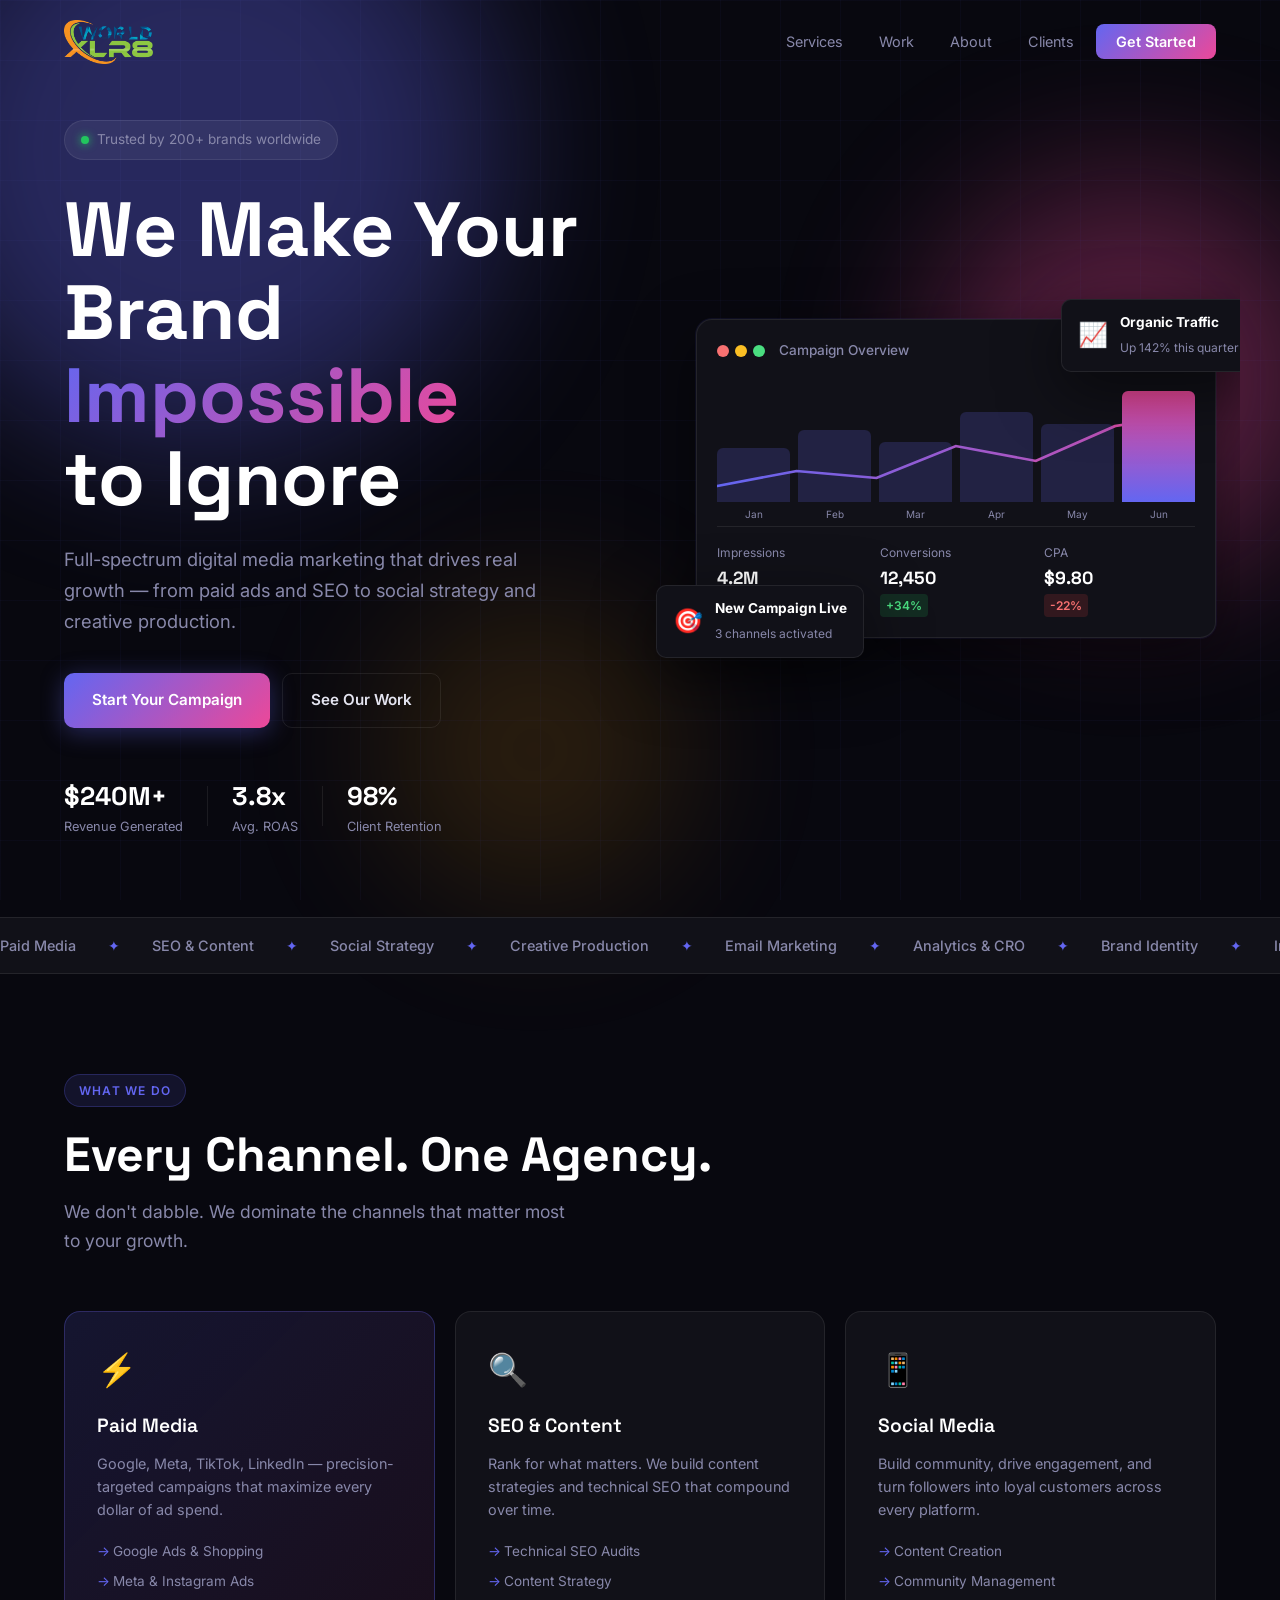
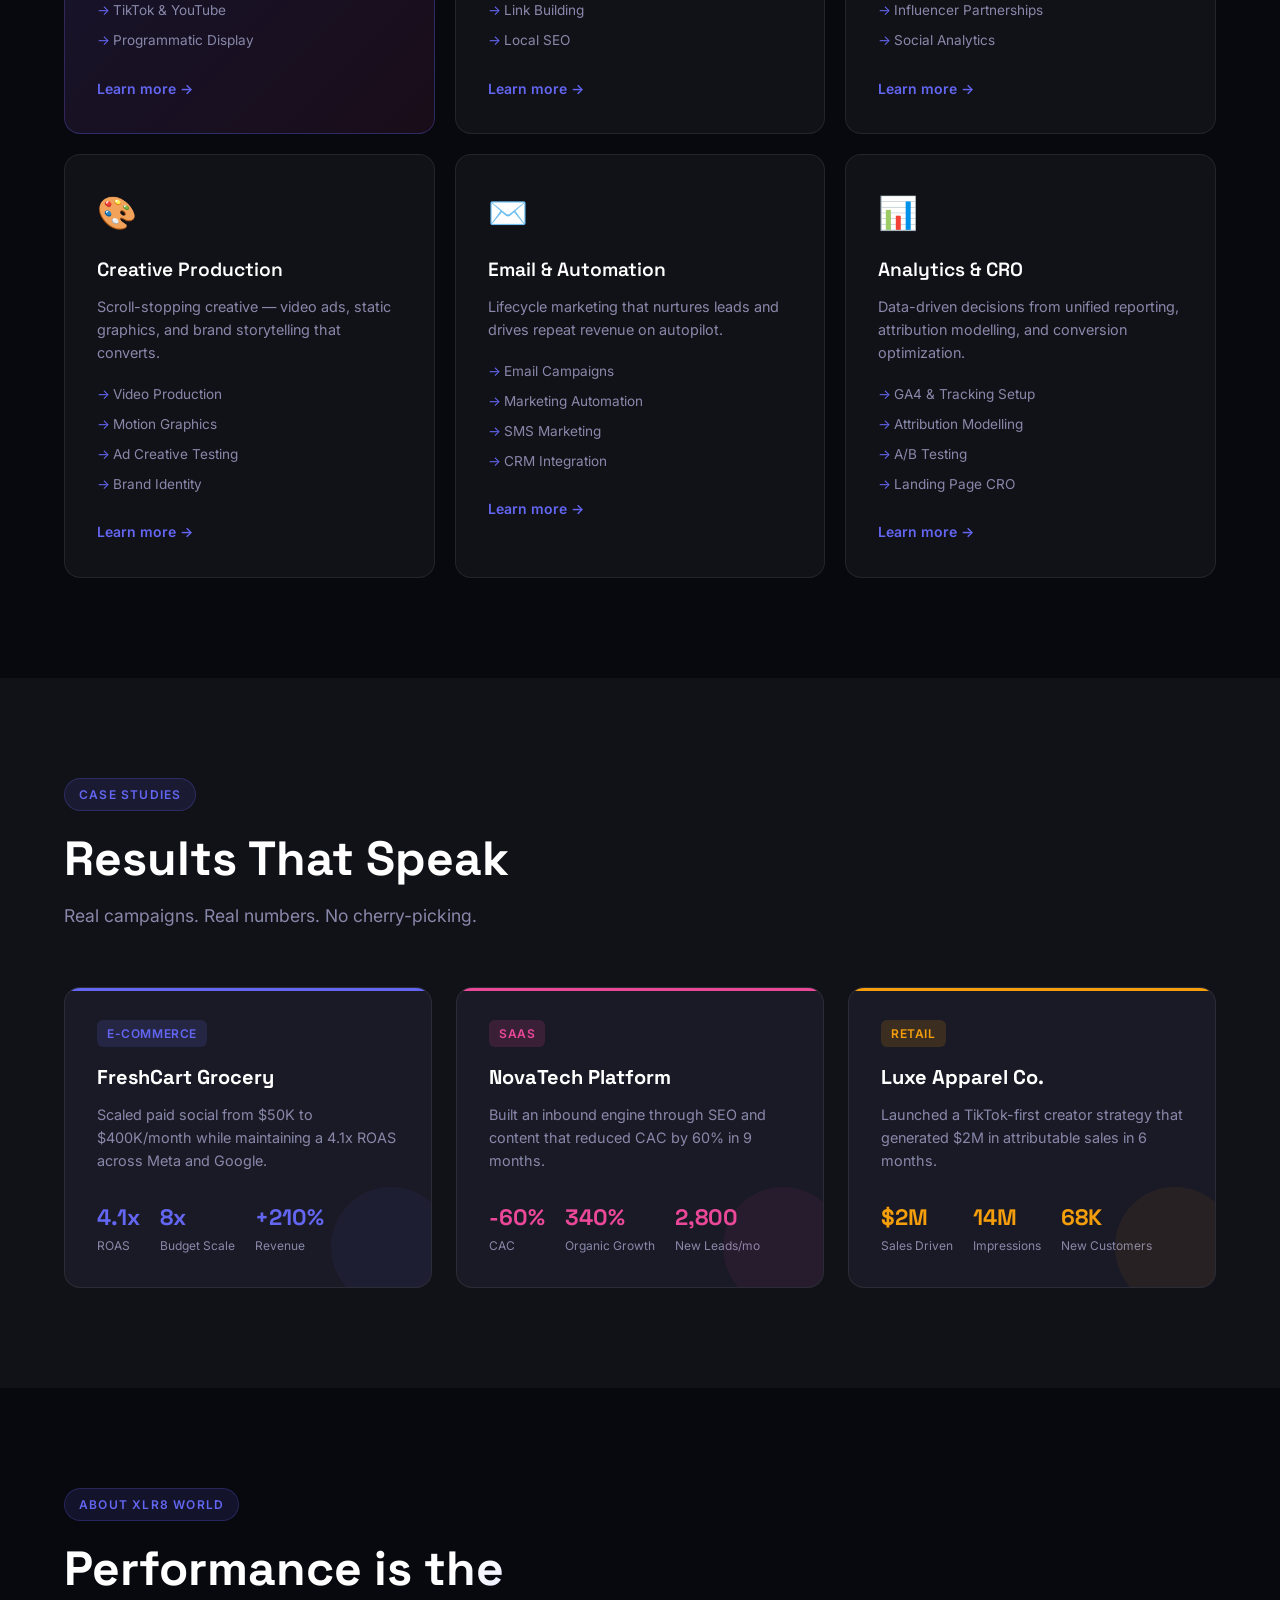
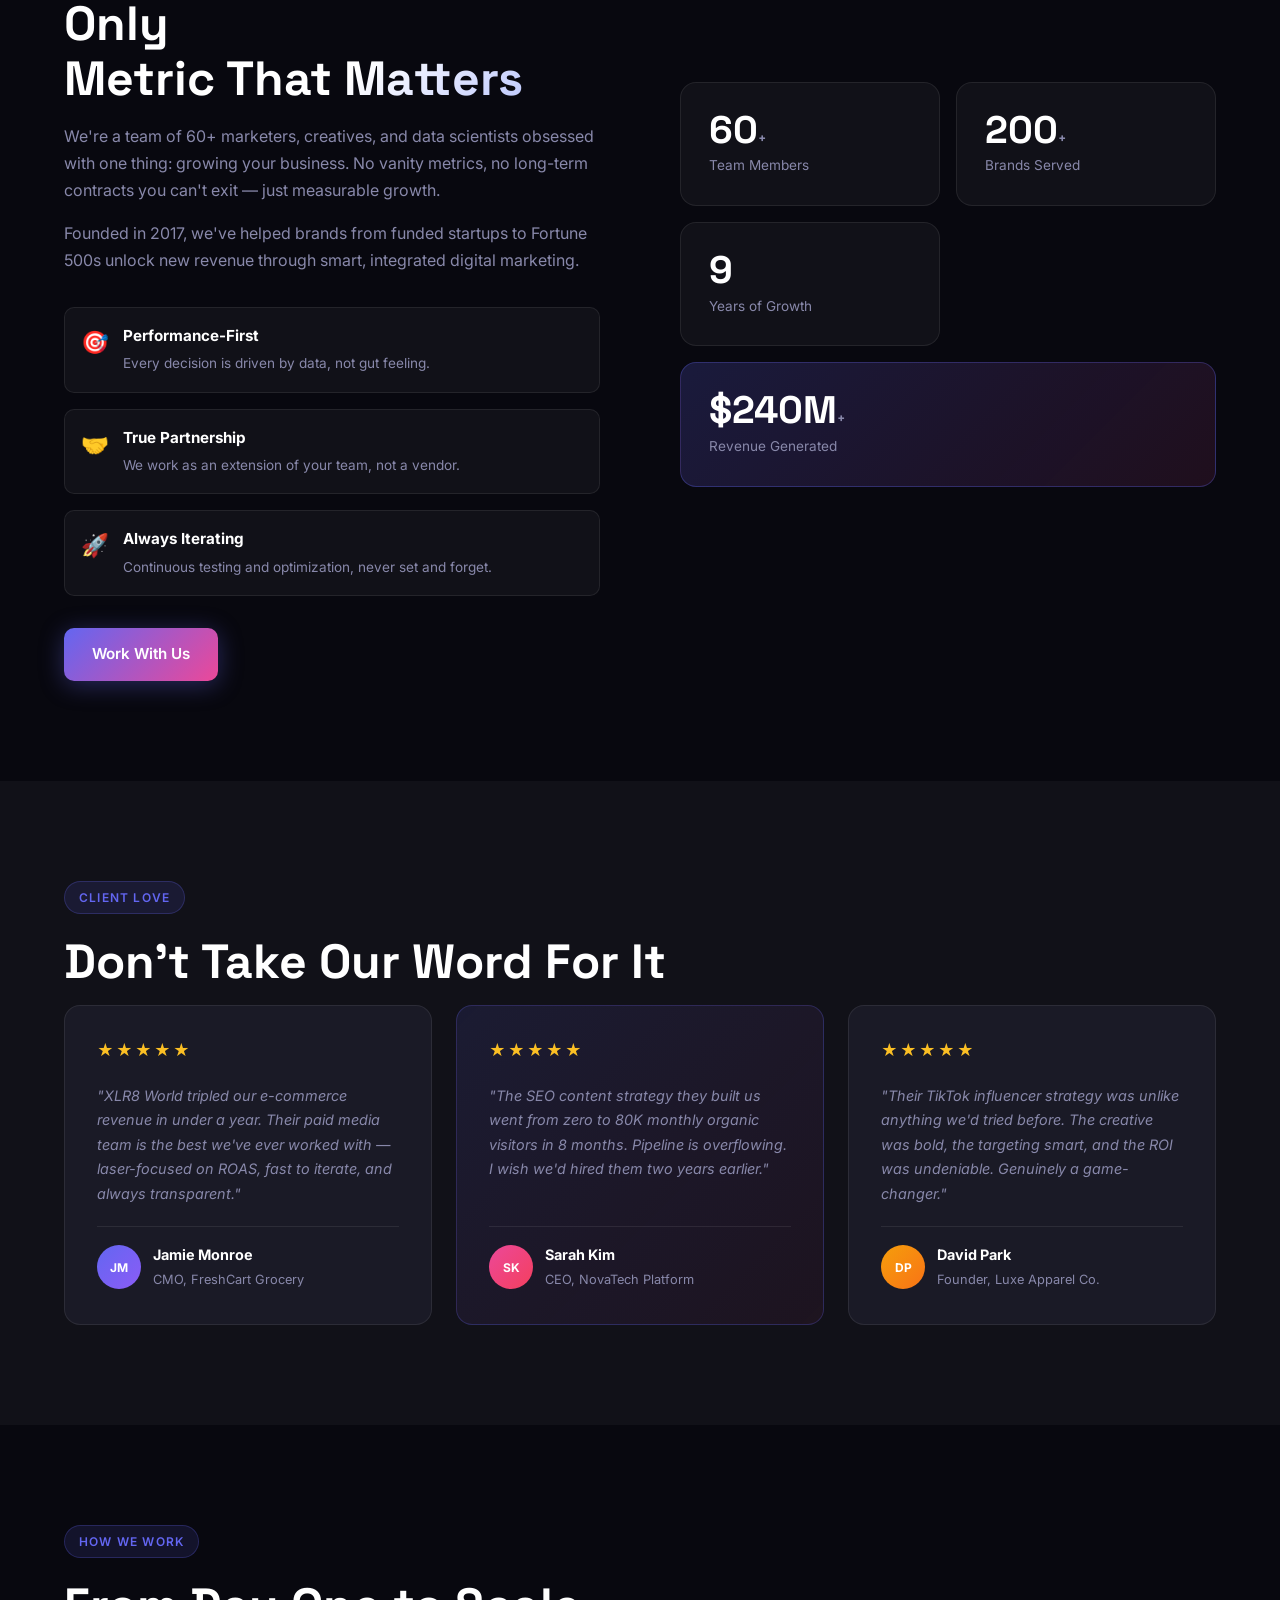
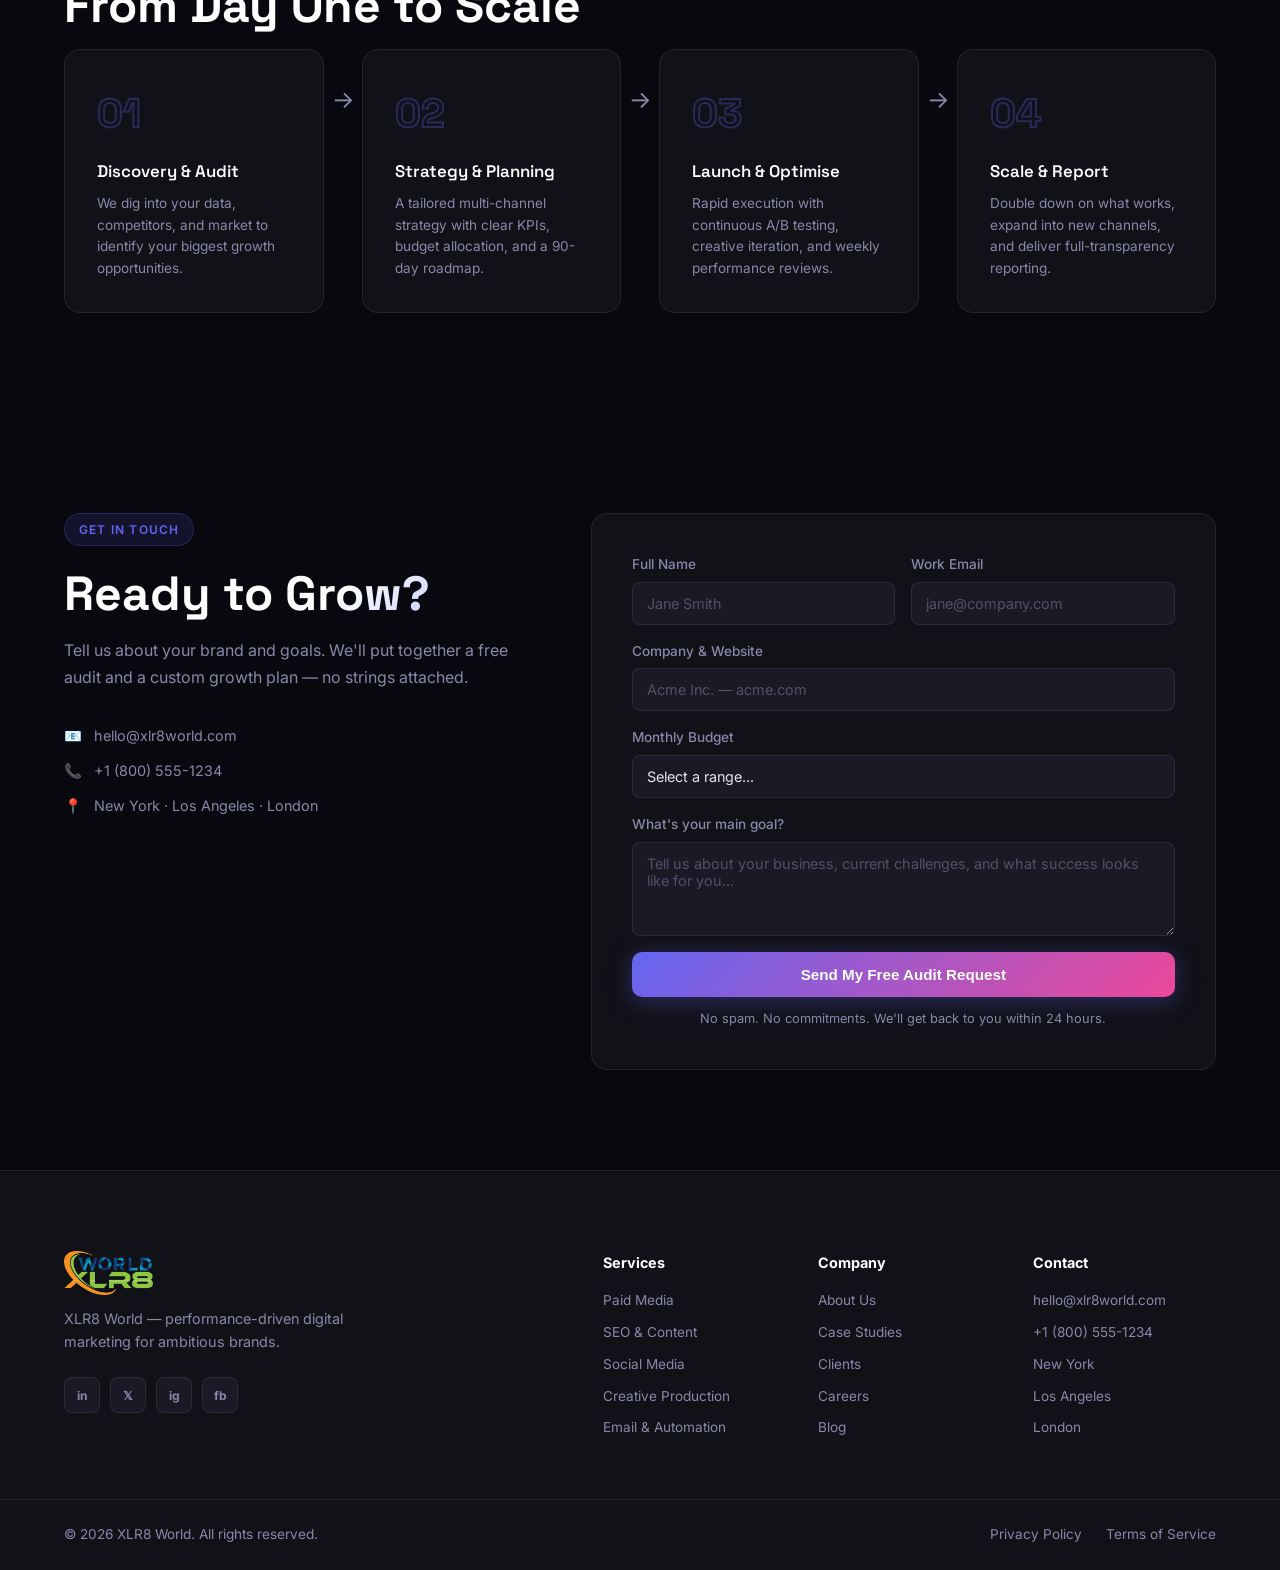
==== index.html @ f0f983f1 "Initial launch: XLR8 World marketing website Full single-page marketing site with hero, services, ca" ====
<!DOCTYPE html>
<html lang="en">
<head>
  <meta charset="UTF-8" />
  <meta name="viewport" content="width=device-width, initial-scale=1.0" />
  <title>XLR8 World — Digital Marketing Agency</title>
  <link rel="preconnect" href="https://fonts.googleapis.com" />
  <link rel="preconnect" href="https://fonts.gstatic.com" crossorigin />
  <link href="https://fonts.googleapis.com/css2?family=Inter:wght@300;400;500;600;700;800;900&family=Space+Grotesk:wght@400;500;600;700&display=swap" rel="stylesheet" />
  <link rel="stylesheet" href="styles.css" />
</head>
<body>

  <!-- NAV -->
  <nav class="nav" id="nav">
    <div class="nav__inner">
      <a href="#" class="nav__logo"><img src="logo.webp" alt="XLR8 World" class="nav__logo-img" /></a>
      <ul class="nav__links">
        <li><a href="#services">Services</a></li>
        <li><a href="#work">Work</a></li>
        <li><a href="#about">About</a></li>
        <li><a href="#testimonials">Clients</a></li>
        <li><a href="#contact" class="nav__cta">Get Started</a></li>
      </ul>
      <button class="nav__hamburger" id="hamburger" aria-label="Menu">
        <span></span><span></span><span></span>
      </button>
    </div>
    <div class="nav__mobile" id="mobileMenu">
      <ul>
        <li><a href="#services">Services</a></li>
        <li><a href="#work">Work</a></li>
        <li><a href="#about">About</a></li>
        <li><a href="#testimonials">Clients</a></li>
        <li><a href="#contact">Get Started</a></li>
      </ul>
    </div>
  </nav>

  <!-- HERO -->
  <section class="hero" id="home">
    <div class="hero__bg">
      <div class="hero__orb hero__orb--1"></div>
      <div class="hero__orb hero__orb--2"></div>
      <div class="hero__orb hero__orb--3"></div>
      <div class="hero__grid"></div>
    </div>
    <div class="hero__content">
      <div class="hero__badge">
        <span class="badge__dot"></span>
        Trusted by 200+ brands worldwide
      </div>
      <h1 class="hero__headline">
        We Make Your<br />
        Brand <span class="hero__highlight">Impossible</span><br />
        to Ignore
      </h1>
      <p class="hero__sub">
        Full-spectrum digital media marketing that drives real growth —
        from paid ads and SEO to social strategy and creative production.
      </p>
      <div class="hero__actions">
        <a href="#contact" class="btn btn--primary">Start Your Campaign</a>
        <a href="#work" class="btn btn--ghost">See Our Work</a>
      </div>
      <div class="hero__stats">
        <div class="hero__stat">
          <span class="stat__num">$240M+</span>
          <span class="stat__label">Revenue Generated</span>
        </div>
        <div class="hero__divider"></div>
        <div class="hero__stat">
          <span class="stat__num">3.8x</span>
          <span class="stat__label">Avg. ROAS</span>
        </div>
        <div class="hero__divider"></div>
        <div class="hero__stat">
          <span class="stat__num">98%</span>
          <span class="stat__label">Client Retention</span>
        </div>
      </div>
    </div>
    <div class="hero__visual">
      <div class="dashboard">
        <div class="dashboard__header">
          <div class="dashboard__dot red"></div>
          <div class="dashboard__dot yellow"></div>
          <div class="dashboard__dot green"></div>
          <span>Campaign Overview</span>
        </div>
        <div class="dashboard__chart">
          <div class="chart__bars">
            <div class="bar" style="--h:45%"><span>Jan</span></div>
            <div class="bar" style="--h:60%"><span>Feb</span></div>
            <div class="bar" style="--h:50%"><span>Mar</span></div>
            <div class="bar" style="--h:75%"><span>Apr</span></div>
            <div class="bar" style="--h:65%"><span>May</span></div>
            <div class="bar bar--active" style="--h:92%"><span>Jun</span></div>
          </div>
          <div class="chart__line">
            <svg viewBox="0 0 300 100" preserveAspectRatio="none">
              <polyline points="0,80 50,65 100,72 150,40 200,55 250,20 300,8" fill="none" stroke="url(#grad)" stroke-width="2.5" stroke-linecap="round"/>
              <defs>
                <linearGradient id="grad" x1="0%" y1="0%" x2="100%" y2="0%">
                  <stop offset="0%" stop-color="#6366f1"/>
                  <stop offset="100%" stop-color="#ec4899"/>
                </linearGradient>
              </defs>
            </svg>
          </div>
        </div>
        <div class="dashboard__metrics">
          <div class="metric">
            <span class="metric__label">Impressions</span>
            <span class="metric__val">4.2M</span>
            <span class="metric__delta up">+18%</span>
          </div>
          <div class="metric">
            <span class="metric__label">Conversions</span>
            <span class="metric__val">12,450</span>
            <span class="metric__delta up">+34%</span>
          </div>
          <div class="metric">
            <span class="metric__label">CPA</span>
            <span class="metric__val">$9.80</span>
            <span class="metric__delta down">-22%</span>
          </div>
        </div>
      </div>
      <div class="float-card float-card--1">
        <div class="float-icon">📈</div>
        <div>
          <strong>Organic Traffic</strong>
          <span>Up 142% this quarter</span>
        </div>
      </div>
      <div class="float-card float-card--2">
        <div class="float-icon">🎯</div>
        <div>
          <strong>New Campaign Live</strong>
          <span>3 channels activated</span>
        </div>
      </div>
    </div>
  </section>

  <!-- MARQUEE -->
  <div class="marquee-wrap">
    <div class="marquee">
      <span>Paid Media</span><span class="sep">✦</span>
      <span>SEO &amp; Content</span><span class="sep">✦</span>
      <span>Social Strategy</span><span class="sep">✦</span>
      <span>Creative Production</span><span class="sep">✦</span>
      <span>Email Marketing</span><span class="sep">✦</span>
      <span>Analytics &amp; CRO</span><span class="sep">✦</span>
      <span>Brand Identity</span><span class="sep">✦</span>
      <span>Influencer Marketing</span><span class="sep">✦</span>
      <span>Paid Media</span><span class="sep">✦</span>
      <span>SEO &amp; Content</span><span class="sep">✦</span>
      <span>Social Strategy</span><span class="sep">✦</span>
      <span>Creative Production</span><span class="sep">✦</span>
      <span>Email Marketing</span><span class="sep">✦</span>
      <span>Analytics &amp; CRO</span><span class="sep">✦</span>
      <span>Brand Identity</span><span class="sep">✦</span>
      <span>Influencer Marketing</span><span class="sep">✦</span>
    </div>
  </div>

  <!-- SERVICES -->
  <section class="services" id="services">
    <div class="container">
      <div class="section-label">What We Do</div>
      <h2 class="section-title">Every Channel. One Agency.</h2>
      <p class="section-sub">We don't dabble. We dominate the channels that matter most to your growth.</p>
      <div class="services__grid">

        <div class="service-card service-card--featured">
          <div class="service-card__icon">⚡</div>
          <h3>Paid Media</h3>
          <p>Google, Meta, TikTok, LinkedIn — precision-targeted campaigns that maximize every dollar of ad spend.</p>
          <ul class="service-card__list">
            <li>Google Ads &amp; Shopping</li>
            <li>Meta &amp; Instagram Ads</li>
            <li>TikTok &amp; YouTube</li>
            <li>Programmatic Display</li>
          </ul>
          <a href="#contact" class="service-card__link">Learn more →</a>
        </div>

        <div class="service-card">
          <div class="service-card__icon">🔍</div>
          <h3>SEO &amp; Content</h3>
          <p>Rank for what matters. We build content strategies and technical SEO that compound over time.</p>
          <ul class="service-card__list">
            <li>Technical SEO Audits</li>
            <li>Content Strategy</li>
            <li>Link Building</li>
            <li>Local SEO</li>
          </ul>
          <a href="#contact" class="service-card__link">Learn more →</a>
        </div>

        <div class="service-card">
          <div class="service-card__icon">📱</div>
          <h3>Social Media</h3>
          <p>Build community, drive engagement, and turn followers into loyal customers across every platform.</p>
          <ul class="service-card__list">
            <li>Content Creation</li>
            <li>Community Management</li>
            <li>Influencer Partnerships</li>
            <li>Social Analytics</li>
          </ul>
          <a href="#contact" class="service-card__link">Learn more →</a>
        </div>

        <div class="service-card">
          <div class="service-card__icon">🎨</div>
          <h3>Creative Production</h3>
          <p>Scroll-stopping creative — video ads, static graphics, and brand storytelling that converts.</p>
          <ul class="service-card__list">
            <li>Video Production</li>
            <li>Motion Graphics</li>
            <li>Ad Creative Testing</li>
            <li>Brand Identity</li>
          </ul>
          <a href="#contact" class="service-card__link">Learn more →</a>
        </div>

        <div class="service-card">
          <div class="service-card__icon">✉️</div>
          <h3>Email &amp; Automation</h3>
          <p>Lifecycle marketing that nurtures leads and drives repeat revenue on autopilot.</p>
          <ul class="service-card__list">
            <li>Email Campaigns</li>
            <li>Marketing Automation</li>
            <li>SMS Marketing</li>
            <li>CRM Integration</li>
          </ul>
          <a href="#contact" class="service-card__link">Learn more →</a>
        </div>

        <div class="service-card">
          <div class="service-card__icon">📊</div>
          <h3>Analytics &amp; CRO</h3>
          <p>Data-driven decisions from unified reporting, attribution modelling, and conversion optimization.</p>
          <ul class="service-card__list">
            <li>GA4 &amp; Tracking Setup</li>
            <li>Attribution Modelling</li>
            <li>A/B Testing</li>
            <li>Landing Page CRO</li>
          </ul>
          <a href="#contact" class="service-card__link">Learn more →</a>
        </div>

      </div>
    </div>
  </section>

  <!-- WORK / PORTFOLIO -->
  <section class="work" id="work">
    <div class="container">
      <div class="section-label">Case Studies</div>
      <h2 class="section-title">Results That Speak</h2>
      <p class="section-sub">Real campaigns. Real numbers. No cherry-picking.</p>
      <div class="work__grid">

        <div class="work-card" style="--accent:#6366f1">
          <div class="work-card__tag">E-Commerce</div>
          <h3>FreshCart Grocery</h3>
          <p>Scaled paid social from $50K to $400K/month while maintaining a 4.1x ROAS across Meta and Google.</p>
          <div class="work-card__results">
            <div class="work-result">
              <span class="work-result__num">4.1x</span>
              <span class="work-result__label">ROAS</span>
            </div>
            <div class="work-result">
              <span class="work-result__num">8x</span>
              <span class="work-result__label">Budget Scale</span>
            </div>
            <div class="work-result">
              <span class="work-result__num">+210%</span>
              <span class="work-result__label">Revenue</span>
            </div>
          </div>
          <div class="work-card__visual work-card__visual--1"></div>
        </div>

        <div class="work-card" style="--accent:#ec4899">
          <div class="work-card__tag">SaaS</div>
          <h3>NovaTech Platform</h3>
          <p>Built an inbound engine through SEO and content that reduced CAC by 60% in 9 months.</p>
          <div class="work-card__results">
            <div class="work-result">
              <span class="work-result__num">-60%</span>
              <span class="work-result__label">CAC</span>
            </div>
            <div class="work-result">
              <span class="work-result__num">340%</span>
              <span class="work-result__label">Organic Growth</span>
            </div>
            <div class="work-result">
              <span class="work-result__num">2,800</span>
              <span class="work-result__label">New Leads/mo</span>
            </div>
          </div>
          <div class="work-card__visual work-card__visual--2"></div>
        </div>

        <div class="work-card" style="--accent:#f59e0b">
          <div class="work-card__tag">Retail</div>
          <h3>Luxe Apparel Co.</h3>
          <p>Launched a TikTok-first creator strategy that generated $2M in attributable sales in 6 months.</p>
          <div class="work-card__results">
            <div class="work-result">
              <span class="work-result__num">$2M</span>
              <span class="work-result__label">Sales Driven</span>
            </div>
            <div class="work-result">
              <span class="work-result__num">14M</span>
              <span class="work-result__label">Impressions</span>
            </div>
            <div class="work-result">
              <span class="work-result__num">68K</span>
              <span class="work-result__label">New Customers</span>
            </div>
          </div>
          <div class="work-card__visual work-card__visual--3"></div>
        </div>

      </div>
    </div>
  </section>

  <!-- ABOUT -->
  <section class="about" id="about">
    <div class="container about__inner">
      <div class="about__content">
        <div class="section-label">About XLR8 World</div>
        <h2 class="section-title">Performance is the Only<br />Metric That Matters</h2>
        <p>We're a team of 60+ marketers, creatives, and data scientists obsessed with one thing: growing your business. No vanity metrics, no long-term contracts you can't exit — just measurable growth.</p>
        <p>Founded in 2017, we've helped brands from funded startups to Fortune 500s unlock new revenue through smart, integrated digital marketing.</p>
        <div class="about__pillars">
          <div class="pillar">
            <div class="pillar__icon">🎯</div>
            <div>
              <strong>Performance-First</strong>
              <span>Every decision is driven by data, not gut feeling.</span>
            </div>
          </div>
          <div class="pillar">
            <div class="pillar__icon">🤝</div>
            <div>
              <strong>True Partnership</strong>
              <span>We work as an extension of your team, not a vendor.</span>
            </div>
          </div>
          <div class="pillar">
            <div class="pillar__icon">🚀</div>
            <div>
              <strong>Always Iterating</strong>
              <span>Continuous testing and optimization, never set and forget.</span>
            </div>
          </div>
        </div>
        <a href="#contact" class="btn btn--primary">Work With Us</a>
      </div>
      <div class="about__stats-block">
        <div class="about__stat-card">
          <span class="about__big-num">60<span>+</span></span>
          <span>Team Members</span>
        </div>
        <div class="about__stat-card">
          <span class="about__big-num">200<span>+</span></span>
          <span>Brands Served</span>
        </div>
        <div class="about__stat-card">
          <span class="about__big-num">9</span>
          <span>Years of Growth</span>
        </div>
        <div class="about__stat-card about__stat-card--accent">
          <span class="about__big-num">$240M<span>+</span></span>
          <span>Revenue Generated</span>
        </div>
      </div>
    </div>
  </section>

  <!-- TESTIMONIALS -->
  <section class="testimonials" id="testimonials">
    <div class="container">
      <div class="section-label">Client Love</div>
      <h2 class="section-title">Don't Take Our Word For It</h2>
      <div class="testimonials__grid">

        <div class="testi-card">
          <div class="testi-card__stars">★★★★★</div>
          <blockquote>"XLR8 World tripled our e-commerce revenue in under a year. Their paid media team is the best we've ever worked with — laser-focused on ROAS, fast to iterate, and always transparent."</blockquote>
          <div class="testi-card__author">
            <div class="testi-avatar" style="background:linear-gradient(135deg,#6366f1,#8b5cf6)">JM</div>
            <div>
              <strong>Jamie Monroe</strong>
              <span>CMO, FreshCart Grocery</span>
            </div>
          </div>
        </div>

        <div class="testi-card testi-card--accent">
          <div class="testi-card__stars">★★★★★</div>
          <blockquote>"The SEO content strategy they built us went from zero to 80K monthly organic visitors in 8 months. Pipeline is overflowing. I wish we'd hired them two years earlier."</blockquote>
          <div class="testi-card__author">
            <div class="testi-avatar" style="background:linear-gradient(135deg,#ec4899,#f43f5e)">SK</div>
            <div>
              <strong>Sarah Kim</strong>
              <span>CEO, NovaTech Platform</span>
            </div>
          </div>
        </div>

        <div class="testi-card">
          <div class="testi-card__stars">★★★★★</div>
          <blockquote>"Their TikTok influencer strategy was unlike anything we'd tried before. The creative was bold, the targeting smart, and the ROI was undeniable. Genuinely a game-changer."</blockquote>
          <div class="testi-card__author">
            <div class="testi-avatar" style="background:linear-gradient(135deg,#f59e0b,#f97316)">DP</div>
            <div>
              <strong>David Park</strong>
              <span>Founder, Luxe Apparel Co.</span>
            </div>
          </div>
        </div>

      </div>
    </div>
  </section>

  <!-- PROCESS -->
  <section class="process">
    <div class="container">
      <div class="section-label">How We Work</div>
      <h2 class="section-title">From Day One to Scale</h2>
      <div class="process__steps">
        <div class="process-step">
          <div class="process-step__num">01</div>
          <h3>Discovery &amp; Audit</h3>
          <p>We dig into your data, competitors, and market to identify your biggest growth opportunities.</p>
        </div>
        <div class="process-step__arrow">→</div>
        <div class="process-step">
          <div class="process-step__num">02</div>
          <h3>Strategy &amp; Planning</h3>
          <p>A tailored multi-channel strategy with clear KPIs, budget allocation, and a 90-day roadmap.</p>
        </div>
        <div class="process-step__arrow">→</div>
        <div class="process-step">
          <div class="process-step__num">03</div>
          <h3>Launch &amp; Optimise</h3>
          <p>Rapid execution with continuous A/B testing, creative iteration, and weekly performance reviews.</p>
        </div>
        <div class="process-step__arrow">→</div>
        <div class="process-step">
          <div class="process-step__num">04</div>
          <h3>Scale &amp; Report</h3>
          <p>Double down on what works, expand into new channels, and deliver full-transparency reporting.</p>
        </div>
      </div>
    </div>
  </section>

  <!-- CONTACT / CTA -->
  <section class="contact" id="contact">
    <div class="container contact__inner">
      <div class="contact__text">
        <div class="section-label">Get In Touch</div>
        <h2 class="section-title">Ready to Grow?</h2>
        <p>Tell us about your brand and goals. We'll put together a free audit and a custom growth plan — no strings attached.</p>
        <div class="contact__info">
          <div class="contact__info-item">
            <span>📧</span>
            <a href="mailto:hello@xlr8world.com">hello@xlr8world.com</a>
          </div>
          <div class="contact__info-item">
            <span>📞</span>
            <a href="tel:+18005551234">+1 (800) 555-1234</a>
          </div>
          <div class="contact__info-item">
            <span>📍</span>
            <span>New York · Los Angeles · London</span>
          </div>
        </div>
      </div>
      <form class="contact__form" id="contactForm" novalidate>
        <div class="form-row">
          <div class="form-group">
            <label for="name">Full Name</label>
            <input type="text" id="name" name="name" placeholder="Jane Smith" required />
          </div>
          <div class="form-group">
            <label for="email">Work Email</label>
            <input type="email" id="email" name="email" placeholder="jane@company.com" required />
          </div>
        </div>
        <div class="form-group">
          <label for="company">Company &amp; Website</label>
          <input type="text" id="company" name="company" placeholder="Acme Inc. — acme.com" />
        </div>
        <div class="form-group">
          <label for="budget">Monthly Budget</label>
          <select id="budget" name="budget">
            <option value="">Select a range...</option>
            <option>Under $5,000</option>
            <option>$5,000 – $20,000</option>
            <option>$20,000 – $50,000</option>
            <option>$50,000 – $100,000</option>
            <option>$100,000+</option>
          </select>
        </div>
        <div class="form-group">
          <label for="message">What's your main goal?</label>
          <textarea id="message" name="message" rows="4" placeholder="Tell us about your business, current challenges, and what success looks like for you..."></textarea>
        </div>
        <button type="submit" class="btn btn--primary btn--full">Send My Free Audit Request</button>
        <p class="form-note">No spam. No commitments. We'll get back to you within 24 hours.</p>
        <div class="form-success" id="formSuccess">
          <span>🎉</span>
          <strong>Got it! We'll be in touch within 24 hours.</strong>
        </div>
      </form>
    </div>
  </section>

  <!-- FOOTER -->
  <footer class="footer">
    <div class="container footer__inner">
      <div class="footer__brand">
        <a href="#" class="nav__logo"><img src="logo.webp" alt="XLR8 World" class="nav__logo-img" /></a>
        <p>XLR8 World — performance-driven digital marketing for ambitious brands.</p>
        <div class="footer__social">
          <a href="#" aria-label="LinkedIn">in</a>
          <a href="#" aria-label="Twitter">𝕏</a>
          <a href="#" aria-label="Instagram">ig</a>
          <a href="#" aria-label="Facebook">fb</a>
        </div>
      </div>
      <div class="footer__links">
        <div class="footer__col">
          <strong>Services</strong>
          <ul>
            <li><a href="#services">Paid Media</a></li>
            <li><a href="#services">SEO &amp; Content</a></li>
            <li><a href="#services">Social Media</a></li>
            <li><a href="#services">Creative Production</a></li>
            <li><a href="#services">Email &amp; Automation</a></li>
          </ul>
        </div>
        <div class="footer__col">
          <strong>Company</strong>
          <ul>
            <li><a href="#about">About Us</a></li>
            <li><a href="#work">Case Studies</a></li>
            <li><a href="#testimonials">Clients</a></li>
            <li><a href="#contact">Careers</a></li>
            <li><a href="#contact">Blog</a></li>
          </ul>
        </div>
        <div class="footer__col">
          <strong>Contact</strong>
          <ul>
            <li><a href="mailto:hello@xlr8world.com">hello@xlr8world.com</a></li>
            <li><a href="tel:+18005551234">+1 (800) 555-1234</a></li>
            <li>New York</li>
            <li>Los Angeles</li>
            <li>London</li>
          </ul>
        </div>
      </div>
    </div>
    <div class="footer__bottom">
      <div class="container">
        <span>© 2026 XLR8 World. All rights reserved.</span>
        <div>
          <a href="#">Privacy Policy</a>
          <a href="#">Terms of Service</a>
        </div>
      </div>
    </div>
  </footer>

  <script src="script.js"></script>
</body>
</html>
---- styles.css ----
/* ===== RESET & BASE ===== */
*, *::before, *::after { box-sizing: border-box; margin: 0; padding: 0; }

:root {
  --purple: #6366f1;
  --pink: #ec4899;
  --amber: #f59e0b;
  --dark: #08080f;
  --dark-2: #111118;
  --dark-3: #1a1a26;
  --dark-4: #24243a;
  --text: #e4e4f0;
  --text-muted: #8888aa;
  --border: rgba(255,255,255,0.08);
  --radius: 16px;
  --radius-sm: 10px;
  --shadow: 0 20px 60px rgba(0,0,0,0.5);
  --transition: all 0.3s cubic-bezier(0.4,0,0.2,1);
}

html { scroll-behavior: smooth; }

body {
  background: var(--dark);
  color: var(--text);
  font-family: 'Inter', sans-serif;
  font-size: 16px;
  line-height: 1.6;
  overflow-x: hidden;
}

a { color: inherit; text-decoration: none; }

.container {
  max-width: 1200px;
  margin: 0 auto;
  padding: 0 24px;
}

/* ===== TYPOGRAPHY ===== */
.section-label {
  display: inline-block;
  font-size: 12px;
  font-weight: 600;
  letter-spacing: 0.1em;
  text-transform: uppercase;
  color: var(--purple);
  background: rgba(99,102,241,0.12);
  border: 1px solid rgba(99,102,241,0.25);
  padding: 6px 14px;
  border-radius: 999px;
  margin-bottom: 20px;
}

.section-title {
  font-family: 'Space Grotesk', sans-serif;
  font-size: clamp(2rem, 4vw, 3rem);
  font-weight: 700;
  line-height: 1.15;
  margin-bottom: 16px;
  background: linear-gradient(135deg, #fff 60%, #a5b4fc);
  -webkit-background-clip: text;
  -webkit-text-fill-color: transparent;
  background-clip: text;
}

.section-sub {
  font-size: 1.1rem;
  color: var(--text-muted);
  max-width: 520px;
  margin-bottom: 56px;
}

/* ===== BUTTONS ===== */
.btn {
  display: inline-flex;
  align-items: center;
  gap: 8px;
  padding: 14px 28px;
  border-radius: 10px;
  font-weight: 600;
  font-size: 0.95rem;
  transition: var(--transition);
  cursor: pointer;
  border: none;
}

.btn--primary {
  background: linear-gradient(135deg, var(--purple), var(--pink));
  color: #fff;
  box-shadow: 0 4px 24px rgba(99,102,241,0.35);
}
.btn--primary:hover {
  transform: translateY(-2px);
  box-shadow: 0 8px 32px rgba(99,102,241,0.5);
}

.btn--ghost {
  background: transparent;
  color: var(--text);
  border: 1px solid var(--border);
}
.btn--ghost:hover {
  background: rgba(255,255,255,0.06);
  border-color: rgba(255,255,255,0.2);
}

.btn--full { width: 100%; justify-content: center; }

/* ===== NAV ===== */
.nav {
  position: fixed;
  top: 0; left: 0; right: 0;
  z-index: 100;
  padding: 0;
  transition: var(--transition);
}

.nav.scrolled {
  background: rgba(8,8,15,0.85);
  backdrop-filter: blur(20px);
  border-bottom: 1px solid var(--border);
}

.nav__inner {
  max-width: 1200px;
  margin: 0 auto;
  padding: 20px 24px;
  display: flex;
  align-items: center;
  justify-content: space-between;
}

.nav__logo {
  display: flex;
  align-items: center;
}
.nav__logo-img {
  height: 44px;
  width: auto;
  display: block;
  object-fit: contain;
}

.nav__links {
  display: flex;
  list-style: none;
  gap: 8px;
  align-items: center;
}
.nav__links a {
  padding: 8px 14px;
  border-radius: 8px;
  font-size: 0.9rem;
  color: var(--text-muted);
  transition: var(--transition);
}
.nav__links a:hover { color: #fff; background: rgba(255,255,255,0.06); }

.nav__cta {
  background: linear-gradient(135deg, var(--purple), var(--pink)) !important;
  color: #fff !important;
  font-weight: 600 !important;
  padding: 9px 20px !important;
}
.nav__cta:hover { opacity: 0.9; box-shadow: 0 4px 16px rgba(99,102,241,0.4); }

.nav__hamburger {
  display: none;
  flex-direction: column;
  gap: 5px;
  background: none;
  border: none;
  cursor: pointer;
  padding: 4px;
}
.nav__hamburger span {
  display: block;
  width: 24px;
  height: 2px;
  background: var(--text);
  border-radius: 2px;
  transition: var(--transition);
}

.nav__mobile {
  display: none;
  background: var(--dark-2);
  border-bottom: 1px solid var(--border);
  padding: 16px 24px 20px;
}
.nav__mobile.open { display: block; }
.nav__mobile ul { list-style: none; display: flex; flex-direction: column; gap: 4px; }
.nav__mobile a { display: block; padding: 10px 14px; border-radius: 8px; color: var(--text-muted); }
.nav__mobile a:hover { color: #fff; background: rgba(255,255,255,0.06); }

/* ===== HERO ===== */
.hero {
  min-height: 100vh;
  display: flex;
  align-items: center;
  position: relative;
  overflow: hidden;
  padding: 120px 24px 80px;
  max-width: 1200px;
  margin: 0 auto;
  gap: 60px;
}

.hero__bg {
  position: fixed;
  inset: 0;
  pointer-events: none;
  z-index: -1;
}

.hero__grid {
  position: absolute;
  inset: 0;
  background-image:
    linear-gradient(rgba(99,102,241,0.04) 1px, transparent 1px),
    linear-gradient(90deg, rgba(99,102,241,0.04) 1px, transparent 1px);
  background-size: 60px 60px;
}

.hero__orb {
  position: absolute;
  border-radius: 50%;
  filter: blur(80px);
  opacity: 0.35;
}
.hero__orb--1 {
  width: 600px; height: 600px;
  background: var(--purple);
  top: -150px; left: -100px;
}
.hero__orb--2 {
  width: 400px; height: 400px;
  background: var(--pink);
  top: 20%; right: -50px;
}
.hero__orb--3 {
  width: 300px; height: 300px;
  background: var(--amber);
  bottom: 0; left: 30%;
  opacity: 0.15;
}

.hero__content {
  flex: 1;
  max-width: 580px;
}

.hero__badge {
  display: inline-flex;
  align-items: center;
  gap: 8px;
  background: rgba(255,255,255,0.06);
  border: 1px solid var(--border);
  padding: 8px 16px;
  border-radius: 999px;
  font-size: 0.85rem;
  color: var(--text-muted);
  margin-bottom: 28px;
}

.badge__dot {
  width: 8px; height: 8px;
  background: #22c55e;
  border-radius: 50%;
  box-shadow: 0 0 8px #22c55e;
  animation: pulse 2s infinite;
}
@keyframes pulse {
  0%, 100% { opacity: 1; }
  50% { opacity: 0.4; }
}

.hero__headline {
  font-family: 'Space Grotesk', sans-serif;
  font-size: clamp(2.8rem, 6vw, 5rem);
  font-weight: 800;
  line-height: 1.08;
  margin-bottom: 24px;
  color: #fff;
}

.hero__highlight {
  background: linear-gradient(135deg, var(--purple), var(--pink));
  -webkit-background-clip: text;
  -webkit-text-fill-color: transparent;
  background-clip: text;
}

.hero__sub {
  font-size: 1.15rem;
  color: var(--text-muted);
  line-height: 1.7;
  margin-bottom: 36px;
  max-width: 480px;
}

.hero__actions {
  display: flex;
  gap: 12px;
  flex-wrap: wrap;
  margin-bottom: 48px;
}

.hero__stats {
  display: flex;
  align-items: center;
  gap: 24px;
  flex-wrap: wrap;
}

.hero__stat { display: flex; flex-direction: column; }
.stat__num {
  font-family: 'Space Grotesk', sans-serif;
  font-size: 1.6rem;
  font-weight: 700;
  color: #fff;
}
.stat__label { font-size: 0.8rem; color: var(--text-muted); }

.hero__divider {
  width: 1px;
  height: 40px;
  background: var(--border);
}

.hero__visual {
  flex: 1;
  max-width: 520px;
  position: relative;
}

/* ===== DASHBOARD MOCK ===== */
.dashboard {
  background: var(--dark-2);
  border: 1px solid var(--border);
  border-radius: var(--radius);
  padding: 20px;
  box-shadow: var(--shadow), 0 0 0 1px rgba(99,102,241,0.1);
  position: relative;
  z-index: 2;
}

.dashboard__header {
  display: flex;
  align-items: center;
  gap: 6px;
  margin-bottom: 20px;
  font-size: 0.85rem;
  color: var(--text-muted);
}

.dashboard__dot {
  width: 12px; height: 12px;
  border-radius: 50%;
}
.dashboard__dot.red { background: #f87171; }
.dashboard__dot.yellow { background: #fbbf24; }
.dashboard__dot.green { background: #4ade80; }
.dashboard__header span { margin-left: 8px; font-weight: 500; }

.dashboard__chart { position: relative; margin-bottom: 20px; }

.chart__bars {
  display: flex;
  align-items: flex-end;
  gap: 8px;
  height: 120px;
  margin-bottom: -100px;
}

.bar {
  flex: 1;
  height: var(--h);
  background: rgba(99,102,241,0.2);
  border-radius: 6px 6px 0 0;
  position: relative;
  transition: var(--transition);
}
.bar:hover { background: rgba(99,102,241,0.4); }
.bar--active { background: linear-gradient(to top, var(--purple), var(--pink)); }
.bar span {
  position: absolute;
  bottom: -20px;
  left: 50%;
  transform: translateX(-50%);
  font-size: 10px;
  color: var(--text-muted);
  white-space: nowrap;
}

.chart__line {
  height: 100px;
  margin-top: 4px;
}
.chart__line svg { width: 100%; height: 100%; }

.dashboard__metrics {
  display: grid;
  grid-template-columns: repeat(3, 1fr);
  gap: 12px;
  border-top: 1px solid var(--border);
  padding-top: 16px;
}

.metric { display: flex; flex-direction: column; gap: 2px; }
.metric__label { font-size: 0.75rem; color: var(--text-muted); }
.metric__val { font-family: 'Space Grotesk', sans-serif; font-size: 1.1rem; font-weight: 700; color: #fff; }
.metric__delta {
  font-size: 0.75rem;
  font-weight: 600;
  padding: 2px 6px;
  border-radius: 4px;
  align-self: flex-start;
}
.metric__delta.up { background: rgba(34,197,94,0.15); color: #4ade80; }
.metric__delta.down { background: rgba(239,68,68,0.15); color: #f87171; }

.float-card {
  position: absolute;
  background: var(--dark-2);
  border: 1px solid var(--border);
  border-radius: var(--radius-sm);
  padding: 12px 16px;
  display: flex;
  align-items: center;
  gap: 12px;
  box-shadow: var(--shadow);
  animation: floatY 4s ease-in-out infinite;
  z-index: 3;
}

.float-card--1 { top: -20px; right: -40px; animation-delay: 0s; }
.float-card--2 { bottom: -20px; left: -40px; animation-delay: 1.5s; }

@keyframes floatY {
  0%, 100% { transform: translateY(0); }
  50% { transform: translateY(-10px); }
}

.float-icon { font-size: 1.5rem; }
.float-card strong { display: block; font-size: 0.85rem; color: #fff; }
.float-card span { font-size: 0.75rem; color: var(--text-muted); }

/* ===== MARQUEE ===== */
.marquee-wrap {
  overflow: hidden;
  background: var(--dark-2);
  border-top: 1px solid var(--border);
  border-bottom: 1px solid var(--border);
  padding: 16px 0;
}
.marquee {
  display: flex;
  gap: 32px;
  white-space: nowrap;
  animation: marquee 25s linear infinite;
  width: max-content;
}
.marquee span {
  font-size: 0.9rem;
  font-weight: 500;
  color: var(--text-muted);
}
.marquee .sep { color: var(--purple); }
@keyframes marquee {
  from { transform: translateX(0); }
  to { transform: translateX(-50%); }
}

/* ===== SERVICES ===== */
.services {
  padding: 100px 0;
}

.services__grid {
  display: grid;
  grid-template-columns: repeat(3, 1fr);
  gap: 20px;
}

.service-card {
  background: var(--dark-2);
  border: 1px solid var(--border);
  border-radius: var(--radius);
  padding: 32px;
  transition: var(--transition);
  position: relative;
  overflow: hidden;
}
.service-card::before {
  content: '';
  position: absolute;
  inset: 0;
  background: linear-gradient(135deg, rgba(99,102,241,0.05), transparent);
  opacity: 0;
  transition: var(--transition);
}
.service-card:hover { border-color: rgba(99,102,241,0.3); transform: translateY(-4px); }
.service-card:hover::before { opacity: 1; }

.service-card--featured {
  background: linear-gradient(135deg, rgba(99,102,241,0.15), rgba(236,72,153,0.08));
  border-color: rgba(99,102,241,0.3);
  grid-row: span 1;
}

.service-card__icon { font-size: 2rem; margin-bottom: 16px; }
.service-card h3 {
  font-family: 'Space Grotesk', sans-serif;
  font-size: 1.2rem;
  font-weight: 600;
  color: #fff;
  margin-bottom: 10px;
}
.service-card p { color: var(--text-muted); font-size: 0.9rem; line-height: 1.6; margin-bottom: 20px; }

.service-card__list {
  list-style: none;
  display: flex;
  flex-direction: column;
  gap: 8px;
  margin-bottom: 24px;
}
.service-card__list li {
  font-size: 0.85rem;
  color: var(--text-muted);
  padding-left: 16px;
  position: relative;
}
.service-card__list li::before {
  content: '→';
  position: absolute;
  left: 0;
  color: var(--purple);
}

.service-card__link {
  font-size: 0.875rem;
  font-weight: 600;
  color: var(--purple);
  transition: var(--transition);
}
.service-card__link:hover { color: var(--pink); letter-spacing: 0.02em; }

/* ===== WORK ===== */
.work { padding: 100px 0; background: var(--dark-2); }

.work__grid {
  display: grid;
  grid-template-columns: repeat(3, 1fr);
  gap: 24px;
}

.work-card {
  background: var(--dark-3);
  border: 1px solid var(--border);
  border-radius: var(--radius);
  padding: 32px;
  position: relative;
  overflow: hidden;
  transition: var(--transition);
}
.work-card:hover { transform: translateY(-4px); border-color: var(--accent); }
.work-card::after {
  content: '';
  position: absolute;
  top: 0; left: 0; right: 0;
  height: 3px;
  background: var(--accent);
}

.work-card__tag {
  display: inline-block;
  font-size: 0.75rem;
  font-weight: 600;
  color: var(--accent);
  background: color-mix(in srgb, var(--accent) 15%, transparent);
  padding: 4px 10px;
  border-radius: 6px;
  margin-bottom: 14px;
  text-transform: uppercase;
  letter-spacing: 0.05em;
}

.work-card h3 {
  font-family: 'Space Grotesk', sans-serif;
  font-size: 1.25rem;
  font-weight: 700;
  color: #fff;
  margin-bottom: 10px;
}
.work-card p { color: var(--text-muted); font-size: 0.9rem; line-height: 1.6; margin-bottom: 28px; }

.work-card__results {
  display: flex;
  gap: 20px;
}
.work-result { display: flex; flex-direction: column; }
.work-result__num {
  font-family: 'Space Grotesk', sans-serif;
  font-size: 1.4rem;
  font-weight: 700;
  color: var(--accent);
}
.work-result__label { font-size: 0.75rem; color: var(--text-muted); }

.work-card__visual {
  position: absolute;
  bottom: -20px; right: -20px;
  width: 120px; height: 120px;
  border-radius: 50%;
  opacity: 0.06;
}
.work-card__visual--1 { background: #6366f1; }
.work-card__visual--2 { background: #ec4899; }
.work-card__visual--3 { background: #f59e0b; }

/* ===== ABOUT ===== */
.about { padding: 100px 0; }
.about__inner {
  display: grid;
  grid-template-columns: 1fr 1fr;
  gap: 80px;
  align-items: center;
}
.about__content p { color: var(--text-muted); line-height: 1.7; margin-bottom: 16px; }

.about__pillars { display: flex; flex-direction: column; gap: 16px; margin: 32px 0; }
.pillar {
  display: flex;
  align-items: flex-start;
  gap: 14px;
  background: var(--dark-2);
  border: 1px solid var(--border);
  border-radius: var(--radius-sm);
  padding: 16px;
}
.pillar__icon { font-size: 1.4rem; }
.pillar strong { display: block; color: #fff; margin-bottom: 2px; font-size: 0.95rem; }
.pillar span { font-size: 0.85rem; color: var(--text-muted); }

.about__stats-block {
  display: grid;
  grid-template-columns: 1fr 1fr;
  gap: 16px;
}

.about__stat-card {
  background: var(--dark-2);
  border: 1px solid var(--border);
  border-radius: var(--radius);
  padding: 28px;
  display: flex;
  flex-direction: column;
  gap: 6px;
}
.about__stat-card span:last-child { font-size: 0.85rem; color: var(--text-muted); }
.about__stat-card--accent {
  background: linear-gradient(135deg, rgba(99,102,241,0.2), rgba(236,72,153,0.1));
  border-color: rgba(99,102,241,0.3);
  grid-column: span 2;
}

.about__big-num {
  font-family: 'Space Grotesk', sans-serif;
  font-size: 2.4rem;
  font-weight: 800;
  color: #fff;
  line-height: 1;
}
.about__big-num span { color: var(--purple); }

/* ===== TESTIMONIALS ===== */
.testimonials { padding: 100px 0; background: var(--dark-2); }

.testimonials__grid {
  display: grid;
  grid-template-columns: repeat(3, 1fr);
  gap: 24px;
}

.testi-card {
  background: var(--dark-3);
  border: 1px solid var(--border);
  border-radius: var(--radius);
  padding: 32px;
  display: flex;
  flex-direction: column;
  gap: 20px;
}
.testi-card--accent {
  background: linear-gradient(135deg, rgba(99,102,241,0.12), rgba(236,72,153,0.06));
  border-color: rgba(99,102,241,0.25);
}

.testi-card__stars { color: #fbbf24; font-size: 1rem; letter-spacing: 2px; }
.testi-card blockquote {
  color: var(--text-muted);
  font-size: 0.9rem;
  line-height: 1.7;
  flex: 1;
  font-style: italic;
}

.testi-card__author {
  display: flex;
  align-items: center;
  gap: 12px;
  padding-top: 16px;
  border-top: 1px solid var(--border);
}
.testi-avatar {
  width: 44px; height: 44px;
  border-radius: 50%;
  display: flex;
  align-items: center;
  justify-content: center;
  font-size: 0.75rem;
  font-weight: 700;
  color: #fff;
  flex-shrink: 0;
}
.testi-card__author strong { display: block; font-size: 0.9rem; color: #fff; }
.testi-card__author span { font-size: 0.8rem; color: var(--text-muted); }

/* ===== PROCESS ===== */
.process { padding: 100px 0; }

.process__steps {
  display: flex;
  align-items: flex-start;
  gap: 0;
}

.process-step {
  flex: 1;
  background: var(--dark-2);
  border: 1px solid var(--border);
  border-radius: var(--radius);
  padding: 32px;
  transition: var(--transition);
}
.process-step:hover { border-color: rgba(99,102,241,0.3); transform: translateY(-4px); }

.process-step__arrow {
  display: flex;
  align-items: center;
  padding: 0 8px;
  color: var(--text-muted);
  font-size: 1.5rem;
  padding-top: 32px;
}

.process-step__num {
  font-family: 'Space Grotesk', sans-serif;
  font-size: 2.5rem;
  font-weight: 800;
  color: transparent;
  -webkit-text-stroke: 2px rgba(99,102,241,0.3);
  margin-bottom: 12px;
}

.process-step h3 {
  font-family: 'Space Grotesk', sans-serif;
  font-size: 1.05rem;
  font-weight: 600;
  color: #fff;
  margin-bottom: 8px;
}
.process-step p { font-size: 0.85rem; color: var(--text-muted); line-height: 1.6; }

/* ===== CONTACT ===== */
.contact { padding: 100px 0; }
.contact__inner {
  display: grid;
  grid-template-columns: 1fr 1.4fr;
  gap: 80px;
  align-items: flex-start;
}

.contact__text p { color: var(--text-muted); line-height: 1.7; margin-bottom: 32px; }

.contact__info { display: flex; flex-direction: column; gap: 12px; }
.contact__info-item {
  display: flex;
  align-items: center;
  gap: 12px;
  font-size: 0.9rem;
  color: var(--text-muted);
}
.contact__info-item a { transition: var(--transition); }
.contact__info-item a:hover { color: var(--purple); }

.contact__form {
  background: var(--dark-2);
  border: 1px solid var(--border);
  border-radius: var(--radius);
  padding: 40px;
}

.form-row { display: grid; grid-template-columns: 1fr 1fr; gap: 16px; }
.form-group { display: flex; flex-direction: column; gap: 6px; margin-bottom: 16px; }
.form-group label { font-size: 0.85rem; font-weight: 500; color: var(--text-muted); }

.form-group input,
.form-group select,
.form-group textarea {
  background: var(--dark-3);
  border: 1px solid var(--border);
  border-radius: 8px;
  padding: 12px 14px;
  color: var(--text);
  font-family: 'Inter', sans-serif;
  font-size: 0.9rem;
  transition: var(--transition);
  outline: none;
  resize: vertical;
  appearance: none;
}
.form-group select { cursor: pointer; }
.form-group input:focus,
.form-group select:focus,
.form-group textarea:focus {
  border-color: var(--purple);
  box-shadow: 0 0 0 3px rgba(99,102,241,0.15);
}
.form-group input::placeholder,
.form-group textarea::placeholder { color: rgba(136,136,170,0.5); }

.form-note {
  text-align: center;
  font-size: 0.8rem;
  color: var(--text-muted);
  margin-top: 12px;
}

.form-success {
  display: none;
  align-items: center;
  justify-content: center;
  gap: 12px;
  background: rgba(34,197,94,0.1);
  border: 1px solid rgba(34,197,94,0.25);
  border-radius: 10px;
  padding: 16px;
  margin-top: 16px;
  font-size: 0.9rem;
  color: #4ade80;
}
.form-success span { font-size: 1.4rem; }

/* ===== FOOTER ===== */
.footer { background: var(--dark-2); border-top: 1px solid var(--border); padding-top: 80px; }

.footer__inner {
  display: grid;
  grid-template-columns: 1.5fr 2fr;
  gap: 80px;
  padding-bottom: 60px;
}

.footer__brand p { color: var(--text-muted); font-size: 0.9rem; margin-top: 12px; max-width: 280px; line-height: 1.6; }

.footer__social {
  display: flex;
  gap: 10px;
  margin-top: 24px;
}
.footer__social a {
  width: 36px; height: 36px;
  background: var(--dark-3);
  border: 1px solid var(--border);
  border-radius: 8px;
  display: flex;
  align-items: center;
  justify-content: center;
  font-size: 0.75rem;
  font-weight: 700;
  color: var(--text-muted);
  transition: var(--transition);
}
.footer__social a:hover { color: #fff; border-color: var(--purple); background: rgba(99,102,241,0.1); }

.footer__links { display: grid; grid-template-columns: repeat(3, 1fr); gap: 32px; }
.footer__col strong { display: block; color: #fff; font-size: 0.9rem; margin-bottom: 16px; }
.footer__col ul { list-style: none; display: flex; flex-direction: column; gap: 10px; }
.footer__col a, .footer__col li {
  font-size: 0.85rem;
  color: var(--text-muted);
  transition: var(--transition);
}
.footer__col a:hover { color: var(--purple); }

.footer__bottom {
  border-top: 1px solid var(--border);
  padding: 24px 0;
}
.footer__bottom .container {
  display: flex;
  justify-content: space-between;
  align-items: center;
  flex-wrap: wrap;
  gap: 12px;
}
.footer__bottom span, .footer__bottom a { font-size: 0.85rem; color: var(--text-muted); }
.footer__bottom div { display: flex; gap: 24px; }
.footer__bottom a:hover { color: var(--purple); }

/* ===== ANIMATIONS ===== */
.fade-up {
  opacity: 0;
  transform: translateY(24px);
  transition: opacity 0.6s ease, transform 0.6s ease;
}
.fade-up.visible {
  opacity: 1;
  transform: none;
}

/* ===== RESPONSIVE ===== */
@media (max-width: 1024px) {
  .hero { flex-direction: column; text-align: center; gap: 48px; }
  .hero__content { max-width: 100%; }
  .hero__sub { margin: 0 auto 36px; }
  .hero__actions { justify-content: center; }
  .hero__stats { justify-content: center; }
  .hero__visual { max-width: 480px; margin: 0 auto; }

  .services__grid { grid-template-columns: repeat(2, 1fr); }
  .work__grid { grid-template-columns: 1fr 1fr; }
  .testimonials__grid { grid-template-columns: 1fr 1fr; }
  .about__inner { grid-template-columns: 1fr; gap: 48px; }
  .contact__inner { grid-template-columns: 1fr; }
  .footer__inner { grid-template-columns: 1fr; gap: 48px; }

  .process__steps { flex-direction: column; }
  .process-step__arrow { display: none; }
}

@media (max-width: 768px) {
  .nav__links { display: none; }
  .nav__hamburger { display: flex; }

  .services__grid { grid-template-columns: 1fr; }
  .work__grid { grid-template-columns: 1fr; }
  .testimonials__grid { grid-template-columns: 1fr; }
  .about__stats-block { grid-template-columns: 1fr 1fr; }
  .about__stat-card--accent { grid-column: auto; }
  .footer__links { grid-template-columns: 1fr 1fr; }
  .form-row { grid-template-columns: 1fr; }
  .contact__form { padding: 24px; }

  .float-card--1 { right: 0; top: -10px; }
  .float-card--2 { left: 0; bottom: -10px; }
}

@media (max-width: 480px) {
  .hero { padding: 100px 20px 60px; }
  .footer__links { grid-template-columns: 1fr; }
  .footer__bottom .container { flex-direction: column; align-items: flex-start; }
}
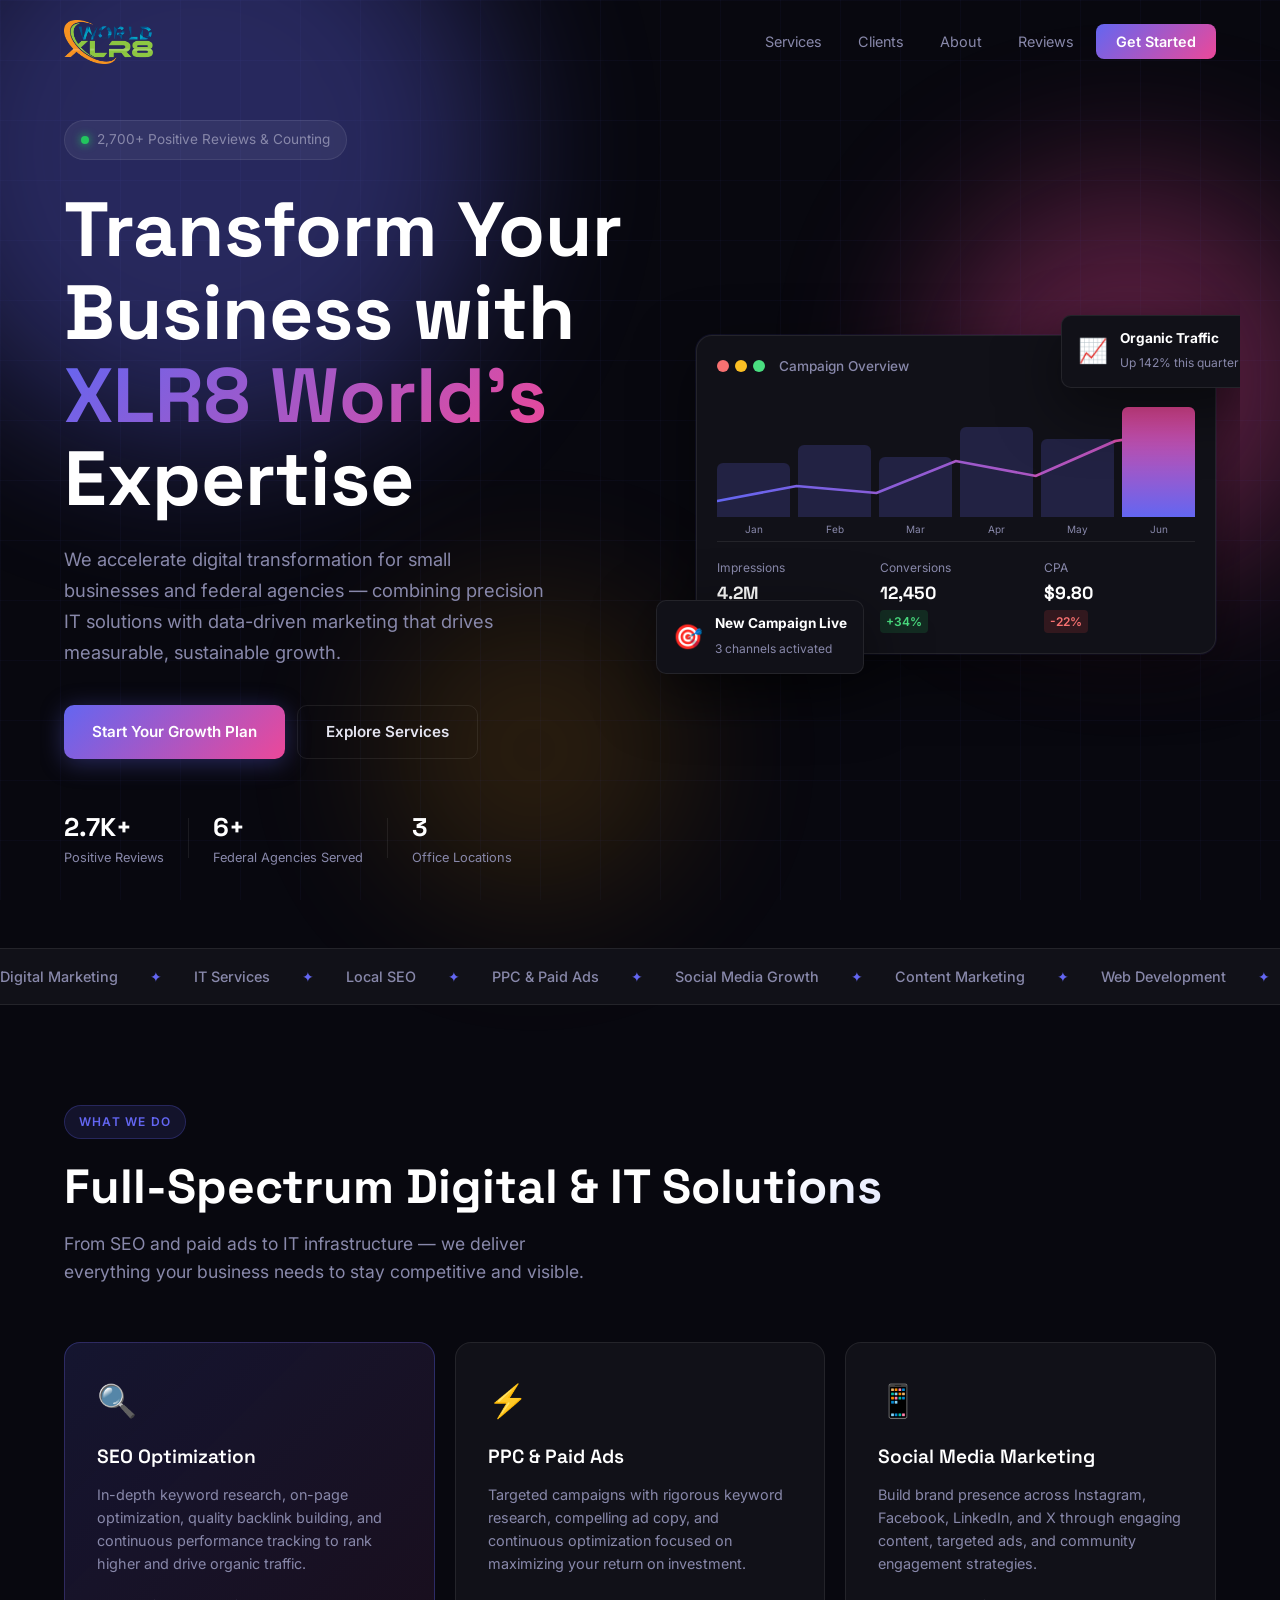
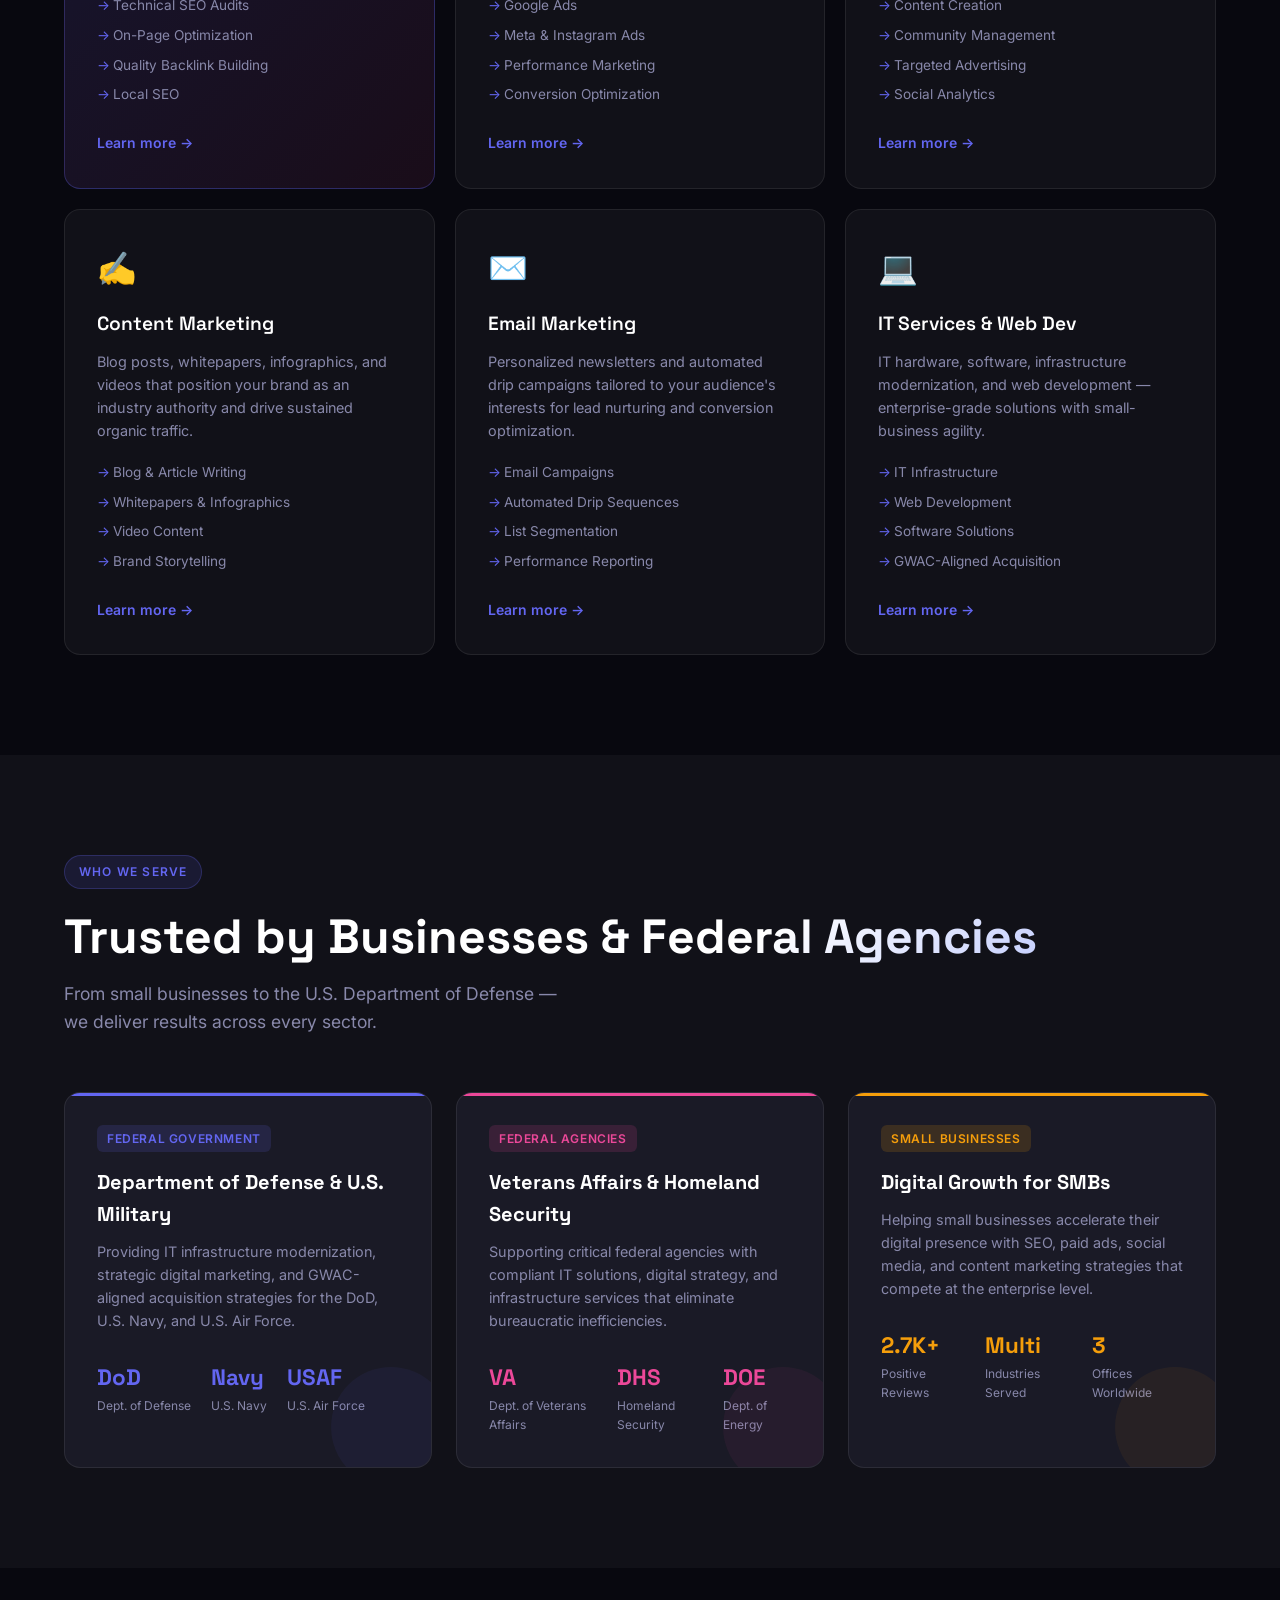
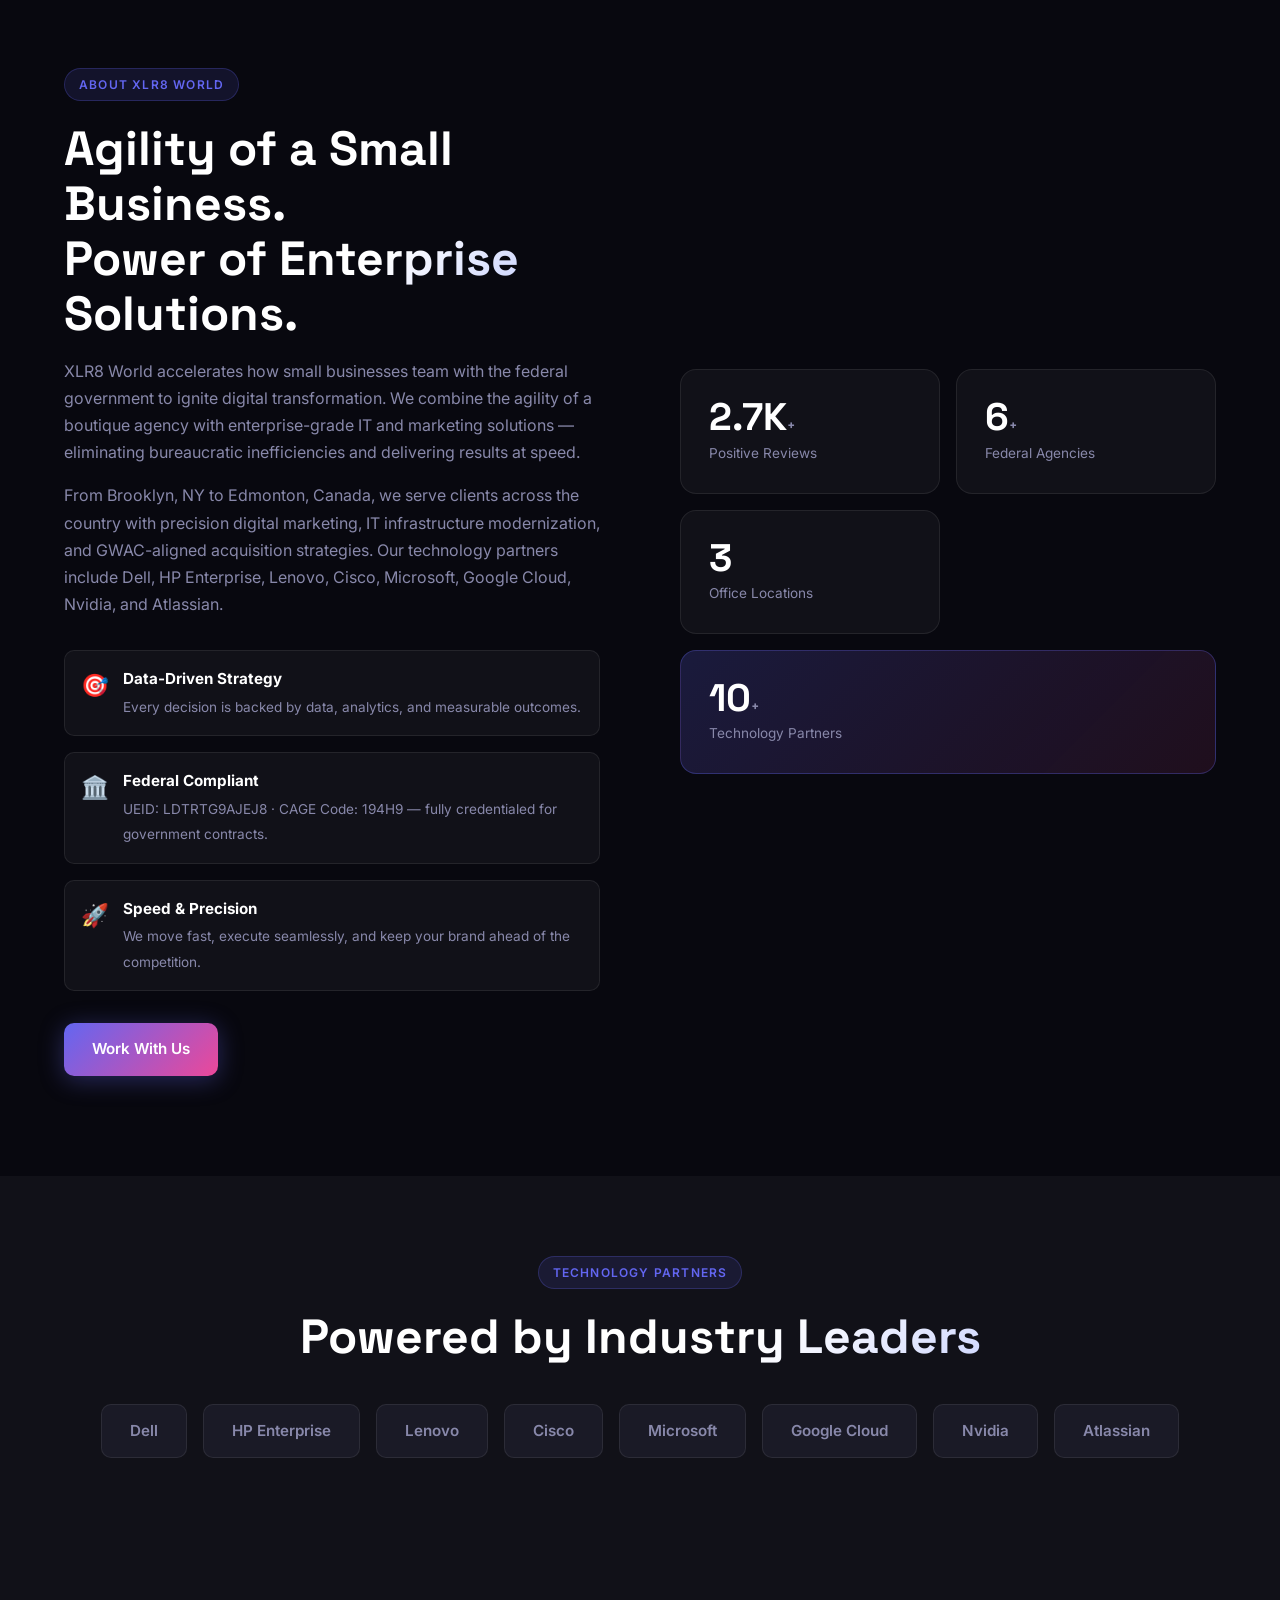
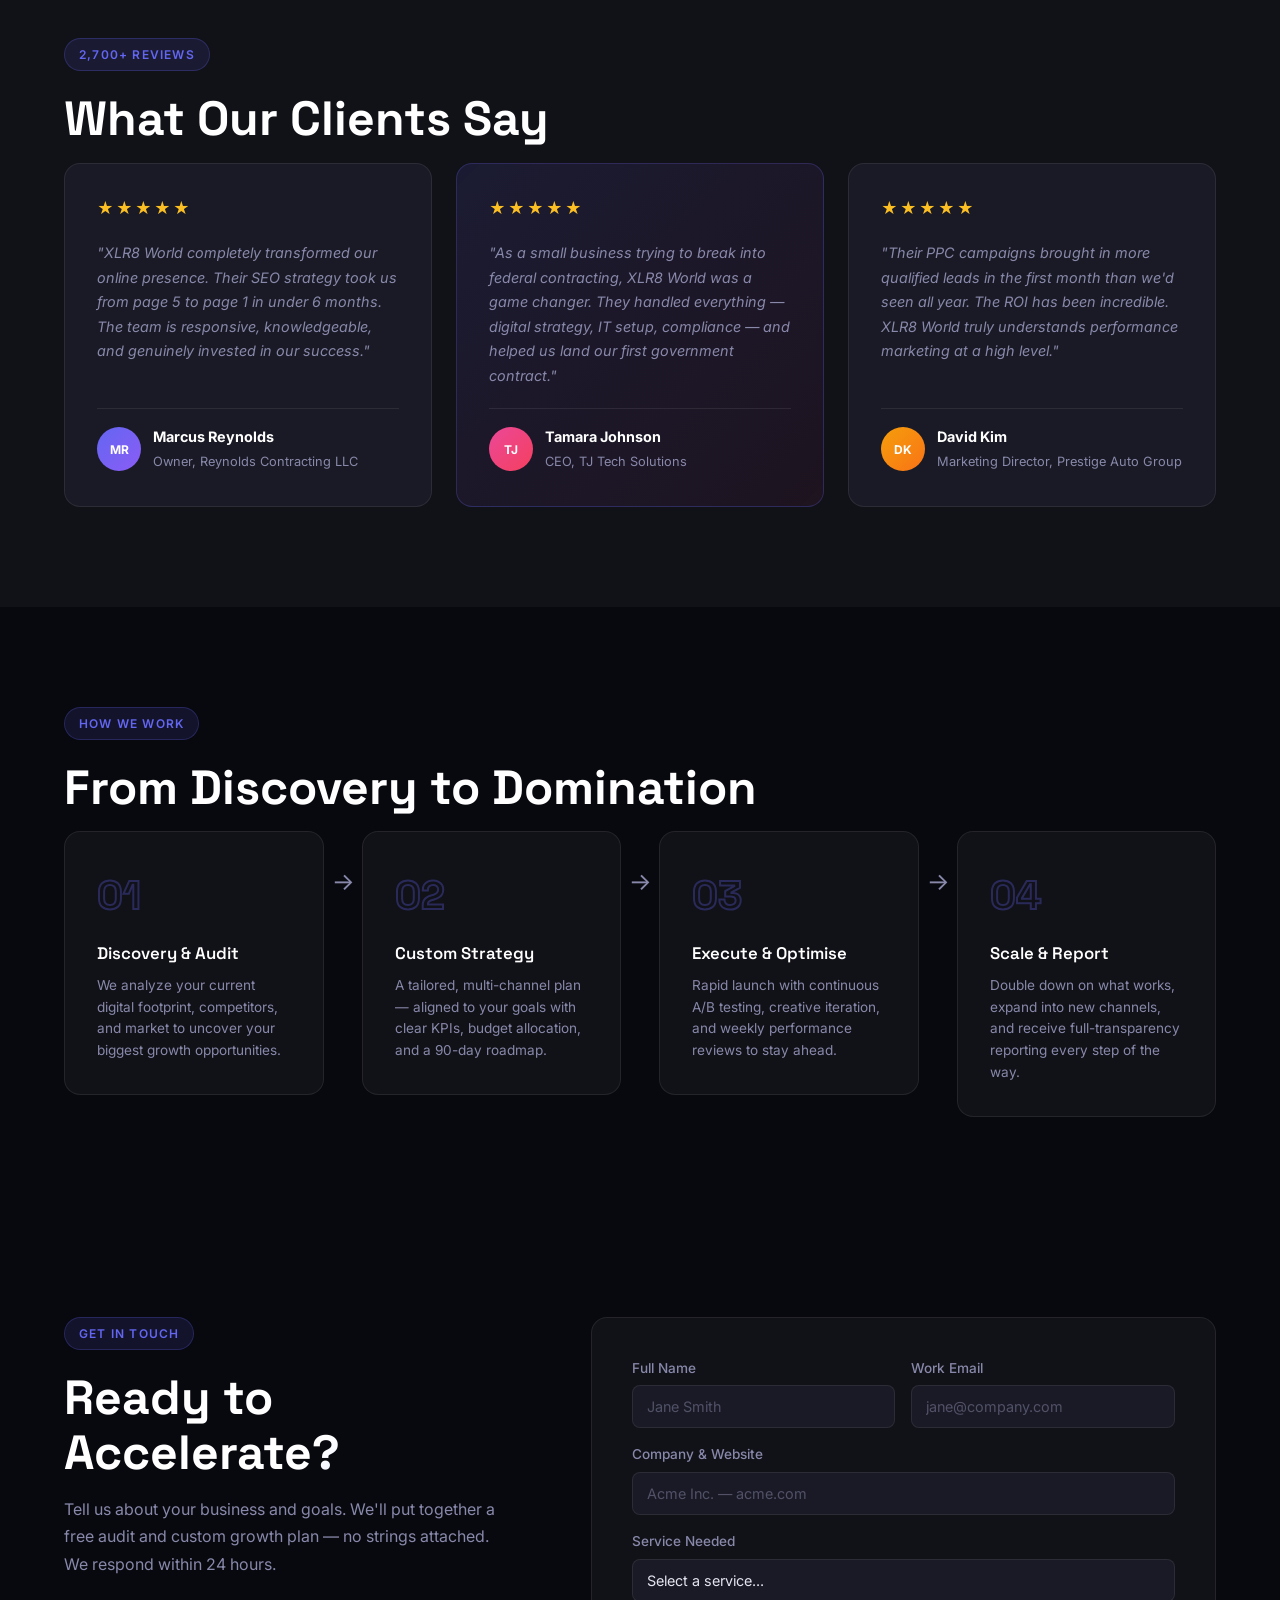
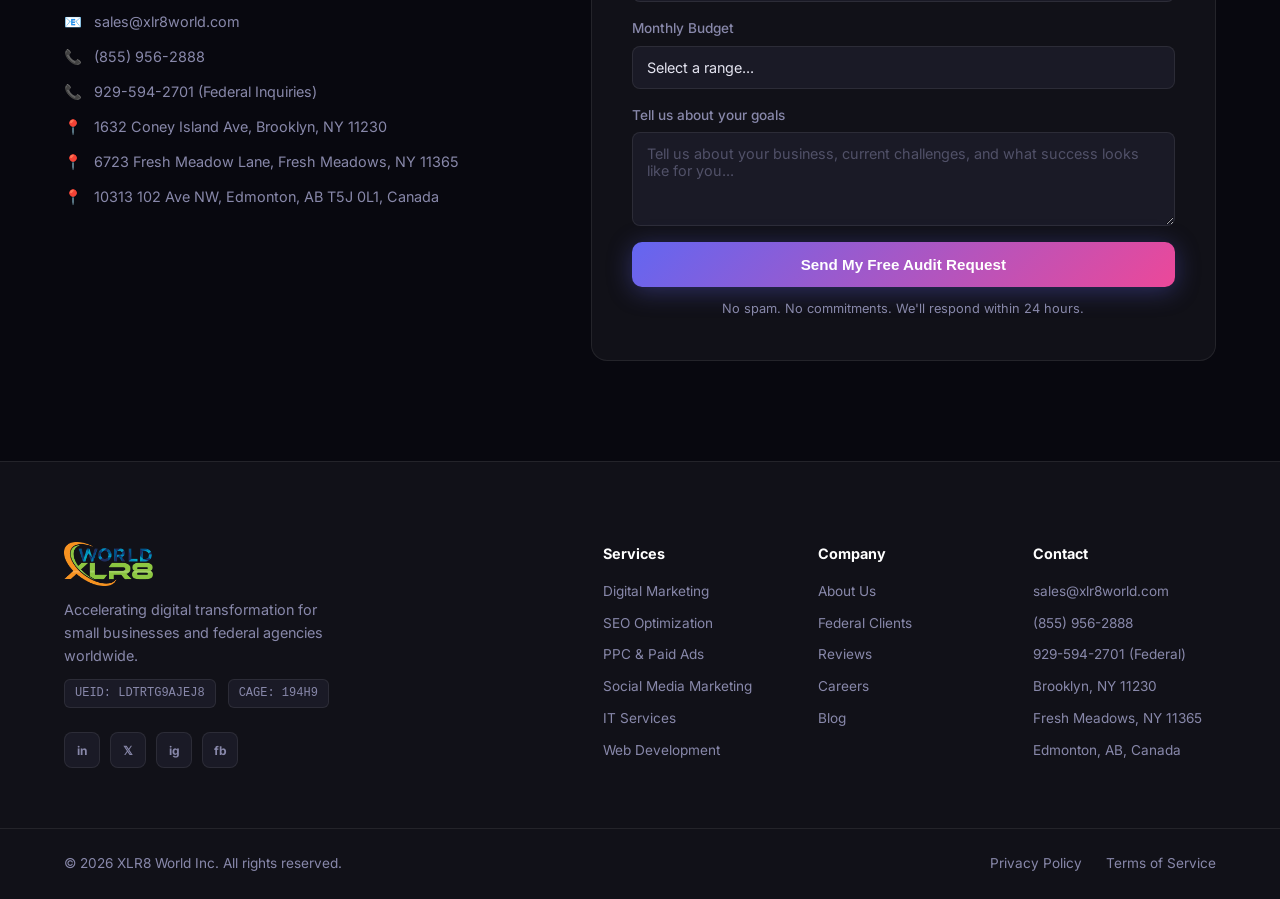
==== commit 401467a4: "Update site with real XLR8 World content from xlr8world.com - Hero: real tagline, stats (2.7K+ revie" ====
--- a/index.html
+++ b/index.html
@@ -3,7 +3,8 @@
 <head>
   <meta charset="UTF-8" />
   <meta name="viewport" content="width=device-width, initial-scale=1.0" />
-  <title>XLR8 World — Digital Marketing Agency</title>
+  <title>XLR8 World — Digital Marketing &amp; IT Solutions</title>
+  <meta name="description" content="XLR8 World accelerates your digital transformation with data-driven marketing, IT services, SEO, PPC, and social media strategies that drive measurable growth." />
   <link rel="preconnect" href="https://fonts.googleapis.com" />
   <link rel="preconnect" href="https://fonts.gstatic.com" crossorigin />
   <link href="https://fonts.googleapis.com/css2?family=Inter:wght@300;400;500;600;700;800;900&family=Space+Grotesk:wght@400;500;600;700&display=swap" rel="stylesheet" />
@@ -17,9 +18,9 @@
       <a href="#" class="nav__logo"><img src="logo.webp" alt="XLR8 World" class="nav__logo-img" /></a>
       <ul class="nav__links">
         <li><a href="#services">Services</a></li>
-        <li><a href="#work">Work</a></li>
+        <li><a href="#work">Clients</a></li>
         <li><a href="#about">About</a></li>
-        <li><a href="#testimonials">Clients</a></li>
+        <li><a href="#testimonials">Reviews</a></li>
         <li><a href="#contact" class="nav__cta">Get Started</a></li>
       </ul>
       <button class="nav__hamburger" id="hamburger" aria-label="Menu">
@@ -29,9 +30,9 @@
     <div class="nav__mobile" id="mobileMenu">
       <ul>
         <li><a href="#services">Services</a></li>
-        <li><a href="#work">Work</a></li>
+        <li><a href="#work">Clients</a></li>
         <li><a href="#about">About</a></li>
-        <li><a href="#testimonials">Clients</a></li>
+        <li><a href="#testimonials">Reviews</a></li>
         <li><a href="#contact">Get Started</a></li>
       </ul>
     </div>
@@ -48,35 +49,34 @@
     <div class="hero__content">
       <div class="hero__badge">
         <span class="badge__dot"></span>
-        Trusted by 200+ brands worldwide
+        2,700+ Positive Reviews &amp; Counting
       </div>
       <h1 class="hero__headline">
-        We Make Your<br />
-        Brand <span class="hero__highlight">Impossible</span><br />
-        to Ignore
+        Transform Your<br />
+        Business with <span class="hero__highlight">XLR8 World's</span><br />
+        Expertise
       </h1>
       <p class="hero__sub">
-        Full-spectrum digital media marketing that drives real growth —
-        from paid ads and SEO to social strategy and creative production.
+        We accelerate digital transformation for small businesses and federal agencies — combining precision IT solutions with data-driven marketing that drives measurable, sustainable growth.
       </p>
       <div class="hero__actions">
-        <a href="#contact" class="btn btn--primary">Start Your Campaign</a>
-        <a href="#work" class="btn btn--ghost">See Our Work</a>
+        <a href="#contact" class="btn btn--primary">Start Your Growth Plan</a>
+        <a href="#services" class="btn btn--ghost">Explore Services</a>
       </div>
       <div class="hero__stats">
         <div class="hero__stat">
-          <span class="stat__num">$240M+</span>
-          <span class="stat__label">Revenue Generated</span>
+          <span class="stat__num">2.7K+</span>
+          <span class="stat__label">Positive Reviews</span>
         </div>
         <div class="hero__divider"></div>
         <div class="hero__stat">
-          <span class="stat__num">3.8x</span>
-          <span class="stat__label">Avg. ROAS</span>
+          <span class="stat__num">6+</span>
+          <span class="stat__label">Federal Agencies Served</span>
         </div>
         <div class="hero__divider"></div>
         <div class="hero__stat">
-          <span class="stat__num">98%</span>
-          <span class="stat__label">Client Retention</span>
+          <span class="stat__num">3</span>
+          <span class="stat__label">Office Locations</span>
         </div>
       </div>
     </div>
@@ -147,22 +147,22 @@
   <!-- MARQUEE -->
   <div class="marquee-wrap">
     <div class="marquee">
-      <span>Paid Media</span><span class="sep">✦</span>
-      <span>SEO &amp; Content</span><span class="sep">✦</span>
-      <span>Social Strategy</span><span class="sep">✦</span>
-      <span>Creative Production</span><span class="sep">✦</span>
-      <span>Email Marketing</span><span class="sep">✦</span>
-      <span>Analytics &amp; CRO</span><span class="sep">✦</span>
-      <span>Brand Identity</span><span class="sep">✦</span>
-      <span>Influencer Marketing</span><span class="sep">✦</span>
-      <span>Paid Media</span><span class="sep">✦</span>
-      <span>SEO &amp; Content</span><span class="sep">✦</span>
-      <span>Social Strategy</span><span class="sep">✦</span>
-      <span>Creative Production</span><span class="sep">✦</span>
-      <span>Email Marketing</span><span class="sep">✦</span>
-      <span>Analytics &amp; CRO</span><span class="sep">✦</span>
-      <span>Brand Identity</span><span class="sep">✦</span>
-      <span>Influencer Marketing</span><span class="sep">✦</span>
+      <span>Digital Marketing</span><span class="sep">✦</span>
+      <span>IT Services</span><span class="sep">✦</span>
+      <span>Local SEO</span><span class="sep">✦</span>
+      <span>PPC &amp; Paid Ads</span><span class="sep">✦</span>
+      <span>Social Media Growth</span><span class="sep">✦</span>
+      <span>Content Marketing</span><span class="sep">✦</span>
+      <span>Web Development</span><span class="sep">✦</span>
+      <span>Performance Marketing</span><span class="sep">✦</span>
+      <span>Digital Marketing</span><span class="sep">✦</span>
+      <span>IT Services</span><span class="sep">✦</span>
+      <span>Local SEO</span><span class="sep">✦</span>
+      <span>PPC &amp; Paid Ads</span><span class="sep">✦</span>
+      <span>Social Media Growth</span><span class="sep">✦</span>
+      <span>Content Marketing</span><span class="sep">✦</span>
+      <span>Web Development</span><span class="sep">✦</span>
+      <span>Performance Marketing</span><span class="sep">✦</span>
     </div>
   </div>
 
@@ -170,84 +170,84 @@
   <section class="services" id="services">
     <div class="container">
       <div class="section-label">What We Do</div>
-      <h2 class="section-title">Every Channel. One Agency.</h2>
-      <p class="section-sub">We don't dabble. We dominate the channels that matter most to your growth.</p>
+      <h2 class="section-title">Full-Spectrum Digital &amp; IT Solutions</h2>
+      <p class="section-sub">From SEO and paid ads to IT infrastructure — we deliver everything your business needs to stay competitive and visible.</p>
       <div class="services__grid">
 
         <div class="service-card service-card--featured">
-          <div class="service-card__icon">⚡</div>
-          <h3>Paid Media</h3>
-          <p>Google, Meta, TikTok, LinkedIn — precision-targeted campaigns that maximize every dollar of ad spend.</p>
-          <ul class="service-card__list">
-            <li>Google Ads &amp; Shopping</li>
-            <li>Meta &amp; Instagram Ads</li>
-            <li>TikTok &amp; YouTube</li>
-            <li>Programmatic Display</li>
-          </ul>
-          <a href="#contact" class="service-card__link">Learn more →</a>
-        </div>
-
-        <div class="service-card">
           <div class="service-card__icon">🔍</div>
-          <h3>SEO &amp; Content</h3>
-          <p>Rank for what matters. We build content strategies and technical SEO that compound over time.</p>
+          <h3>SEO Optimization</h3>
+          <p>In-depth keyword research, on-page optimization, quality backlink building, and continuous performance tracking to rank higher and drive organic traffic.</p>
           <ul class="service-card__list">
             <li>Technical SEO Audits</li>
-            <li>Content Strategy</li>
-            <li>Link Building</li>
+            <li>On-Page Optimization</li>
+            <li>Quality Backlink Building</li>
             <li>Local SEO</li>
+          </ul>
+          <a href="#contact" class="service-card__link">Learn more →</a>
+        </div>
+
+        <div class="service-card">
+          <div class="service-card__icon">⚡</div>
+          <h3>PPC &amp; Paid Ads</h3>
+          <p>Targeted campaigns with rigorous keyword research, compelling ad copy, and continuous optimization focused on maximizing your return on investment.</p>
+          <ul class="service-card__list">
+            <li>Google Ads</li>
+            <li>Meta &amp; Instagram Ads</li>
+            <li>Performance Marketing</li>
+            <li>Conversion Optimization</li>
           </ul>
           <a href="#contact" class="service-card__link">Learn more →</a>
         </div>
 
         <div class="service-card">
           <div class="service-card__icon">📱</div>
-          <h3>Social Media</h3>
-          <p>Build community, drive engagement, and turn followers into loyal customers across every platform.</p>
+          <h3>Social Media Marketing</h3>
+          <p>Build brand presence across Instagram, Facebook, LinkedIn, and X through engaging content, targeted ads, and community engagement strategies.</p>
           <ul class="service-card__list">
             <li>Content Creation</li>
             <li>Community Management</li>
-            <li>Influencer Partnerships</li>
+            <li>Targeted Advertising</li>
             <li>Social Analytics</li>
           </ul>
           <a href="#contact" class="service-card__link">Learn more →</a>
         </div>
 
         <div class="service-card">
-          <div class="service-card__icon">🎨</div>
-          <h3>Creative Production</h3>
-          <p>Scroll-stopping creative — video ads, static graphics, and brand storytelling that converts.</p>
+          <div class="service-card__icon">✍️</div>
+          <h3>Content Marketing</h3>
+          <p>Blog posts, whitepapers, infographics, and videos that position your brand as an industry authority and drive sustained organic traffic.</p>
           <ul class="service-card__list">
-            <li>Video Production</li>
-            <li>Motion Graphics</li>
-            <li>Ad Creative Testing</li>
-            <li>Brand Identity</li>
+            <li>Blog &amp; Article Writing</li>
+            <li>Whitepapers &amp; Infographics</li>
+            <li>Video Content</li>
+            <li>Brand Storytelling</li>
           </ul>
           <a href="#contact" class="service-card__link">Learn more →</a>
         </div>
 
         <div class="service-card">
           <div class="service-card__icon">✉️</div>
-          <h3>Email &amp; Automation</h3>
-          <p>Lifecycle marketing that nurtures leads and drives repeat revenue on autopilot.</p>
+          <h3>Email Marketing</h3>
+          <p>Personalized newsletters and automated drip campaigns tailored to your audience's interests for lead nurturing and conversion optimization.</p>
           <ul class="service-card__list">
             <li>Email Campaigns</li>
-            <li>Marketing Automation</li>
-            <li>SMS Marketing</li>
-            <li>CRM Integration</li>
+            <li>Automated Drip Sequences</li>
+            <li>List Segmentation</li>
+            <li>Performance Reporting</li>
           </ul>
           <a href="#contact" class="service-card__link">Learn more →</a>
         </div>
 
         <div class="service-card">
-          <div class="service-card__icon">📊</div>
-          <h3>Analytics &amp; CRO</h3>
-          <p>Data-driven decisions from unified reporting, attribution modelling, and conversion optimization.</p>
+          <div class="service-card__icon">💻</div>
+          <h3>IT Services &amp; Web Dev</h3>
+          <p>IT hardware, software, infrastructure modernization, and web development — enterprise-grade solutions with small-business agility.</p>
           <ul class="service-card__list">
-            <li>GA4 &amp; Tracking Setup</li>
-            <li>Attribution Modelling</li>
-            <li>A/B Testing</li>
-            <li>Landing Page CRO</li>
+            <li>IT Infrastructure</li>
+            <li>Web Development</li>
+            <li>Software Solutions</li>
+            <li>GWAC-Aligned Acquisition</li>
           </ul>
           <a href="#contact" class="service-card__link">Learn more →</a>
         </div>
@@ -256,72 +256,72 @@
     </div>
   </section>
 
-  <!-- WORK / PORTFOLIO -->
+  <!-- FEDERAL CLIENTS -->
   <section class="work" id="work">
     <div class="container">
-      <div class="section-label">Case Studies</div>
-      <h2 class="section-title">Results That Speak</h2>
-      <p class="section-sub">Real campaigns. Real numbers. No cherry-picking.</p>
+      <div class="section-label">Who We Serve</div>
+      <h2 class="section-title">Trusted by Businesses &amp; Federal Agencies</h2>
+      <p class="section-sub">From small businesses to the U.S. Department of Defense — we deliver results across every sector.</p>
       <div class="work__grid">
 
         <div class="work-card" style="--accent:#6366f1">
-          <div class="work-card__tag">E-Commerce</div>
-          <h3>FreshCart Grocery</h3>
-          <p>Scaled paid social from $50K to $400K/month while maintaining a 4.1x ROAS across Meta and Google.</p>
+          <div class="work-card__tag">Federal Government</div>
+          <h3>Department of Defense &amp; U.S. Military</h3>
+          <p>Providing IT infrastructure modernization, strategic digital marketing, and GWAC-aligned acquisition strategies for the DoD, U.S. Navy, and U.S. Air Force.</p>
           <div class="work-card__results">
             <div class="work-result">
-              <span class="work-result__num">4.1x</span>
-              <span class="work-result__label">ROAS</span>
-            </div>
-            <div class="work-result">
-              <span class="work-result__num">8x</span>
-              <span class="work-result__label">Budget Scale</span>
-            </div>
-            <div class="work-result">
-              <span class="work-result__num">+210%</span>
-              <span class="work-result__label">Revenue</span>
+              <span class="work-result__num">DoD</span>
+              <span class="work-result__label">Dept. of Defense</span>
+            </div>
+            <div class="work-result">
+              <span class="work-result__num">Navy</span>
+              <span class="work-result__label">U.S. Navy</span>
+            </div>
+            <div class="work-result">
+              <span class="work-result__num">USAF</span>
+              <span class="work-result__label">U.S. Air Force</span>
             </div>
           </div>
           <div class="work-card__visual work-card__visual--1"></div>
         </div>
 
         <div class="work-card" style="--accent:#ec4899">
-          <div class="work-card__tag">SaaS</div>
-          <h3>NovaTech Platform</h3>
-          <p>Built an inbound engine through SEO and content that reduced CAC by 60% in 9 months.</p>
+          <div class="work-card__tag">Federal Agencies</div>
+          <h3>Veterans Affairs &amp; Homeland Security</h3>
+          <p>Supporting critical federal agencies with compliant IT solutions, digital strategy, and infrastructure services that eliminate bureaucratic inefficiencies.</p>
           <div class="work-card__results">
             <div class="work-result">
-              <span class="work-result__num">-60%</span>
-              <span class="work-result__label">CAC</span>
-            </div>
-            <div class="work-result">
-              <span class="work-result__num">340%</span>
-              <span class="work-result__label">Organic Growth</span>
-            </div>
-            <div class="work-result">
-              <span class="work-result__num">2,800</span>
-              <span class="work-result__label">New Leads/mo</span>
+              <span class="work-result__num">VA</span>
+              <span class="work-result__label">Dept. of Veterans Affairs</span>
+            </div>
+            <div class="work-result">
+              <span class="work-result__num">DHS</span>
+              <span class="work-result__label">Homeland Security</span>
+            </div>
+            <div class="work-result">
+              <span class="work-result__num">DOE</span>
+              <span class="work-result__label">Dept. of Energy</span>
             </div>
           </div>
           <div class="work-card__visual work-card__visual--2"></div>
         </div>
 
         <div class="work-card" style="--accent:#f59e0b">
-          <div class="work-card__tag">Retail</div>
-          <h3>Luxe Apparel Co.</h3>
-          <p>Launched a TikTok-first creator strategy that generated $2M in attributable sales in 6 months.</p>
+          <div class="work-card__tag">Small Businesses</div>
+          <h3>Digital Growth for SMBs</h3>
+          <p>Helping small businesses accelerate their digital presence with SEO, paid ads, social media, and content marketing strategies that compete at the enterprise level.</p>
           <div class="work-card__results">
             <div class="work-result">
-              <span class="work-result__num">$2M</span>
-              <span class="work-result__label">Sales Driven</span>
-            </div>
-            <div class="work-result">
-              <span class="work-result__num">14M</span>
-              <span class="work-result__label">Impressions</span>
-            </div>
-            <div class="work-result">
-              <span class="work-result__num">68K</span>
-              <span class="work-result__label">New Customers</span>
+              <span class="work-result__num">2.7K+</span>
+              <span class="work-result__label">Positive Reviews</span>
+            </div>
+            <div class="work-result">
+              <span class="work-result__num">Multi</span>
+              <span class="work-result__label">Industries Served</span>
+            </div>
+            <div class="work-result">
+              <span class="work-result__num">3</span>
+              <span class="work-result__label">Offices Worldwide</span>
             </div>
           </div>
           <div class="work-card__visual work-card__visual--3"></div>
@@ -336,29 +336,29 @@
     <div class="container about__inner">
       <div class="about__content">
         <div class="section-label">About XLR8 World</div>
-        <h2 class="section-title">Performance is the Only<br />Metric That Matters</h2>
-        <p>We're a team of 60+ marketers, creatives, and data scientists obsessed with one thing: growing your business. No vanity metrics, no long-term contracts you can't exit — just measurable growth.</p>
-        <p>Founded in 2017, we've helped brands from funded startups to Fortune 500s unlock new revenue through smart, integrated digital marketing.</p>
+        <h2 class="section-title">Agility of a Small Business.<br />Power of Enterprise Solutions.</h2>
+        <p>XLR8 World accelerates how small businesses team with the federal government to ignite digital transformation. We combine the agility of a boutique agency with enterprise-grade IT and marketing solutions — eliminating bureaucratic inefficiencies and delivering results at speed.</p>
+        <p>From Brooklyn, NY to Edmonton, Canada, we serve clients across the country with precision digital marketing, IT infrastructure modernization, and GWAC-aligned acquisition strategies. Our technology partners include Dell, HP Enterprise, Lenovo, Cisco, Microsoft, Google Cloud, Nvidia, and Atlassian.</p>
         <div class="about__pillars">
           <div class="pillar">
             <div class="pillar__icon">🎯</div>
             <div>
-              <strong>Performance-First</strong>
-              <span>Every decision is driven by data, not gut feeling.</span>
+              <strong>Data-Driven Strategy</strong>
+              <span>Every decision is backed by data, analytics, and measurable outcomes.</span>
             </div>
           </div>
           <div class="pillar">
-            <div class="pillar__icon">🤝</div>
+            <div class="pillar__icon">🏛️</div>
             <div>
-              <strong>True Partnership</strong>
-              <span>We work as an extension of your team, not a vendor.</span>
+              <strong>Federal Compliant</strong>
+              <span>UEID: LDTRTG9AJEJ8 · CAGE Code: 194H9 — fully credentialed for government contracts.</span>
             </div>
           </div>
           <div class="pillar">
             <div class="pillar__icon">🚀</div>
             <div>
-              <strong>Always Iterating</strong>
-              <span>Continuous testing and optimization, never set and forget.</span>
+              <strong>Speed &amp; Precision</strong>
+              <span>We move fast, execute seamlessly, and keep your brand ahead of the competition.</span>
             </div>
           </div>
         </div>
@@ -366,21 +366,39 @@
       </div>
       <div class="about__stats-block">
         <div class="about__stat-card">
-          <span class="about__big-num">60<span>+</span></span>
-          <span>Team Members</span>
+          <span class="about__big-num">2.7K<span>+</span></span>
+          <span>Positive Reviews</span>
         </div>
         <div class="about__stat-card">
-          <span class="about__big-num">200<span>+</span></span>
-          <span>Brands Served</span>
+          <span class="about__big-num">6<span>+</span></span>
+          <span>Federal Agencies</span>
         </div>
         <div class="about__stat-card">
-          <span class="about__big-num">9</span>
-          <span>Years of Growth</span>
+          <span class="about__big-num">3</span>
+          <span>Office Locations</span>
         </div>
         <div class="about__stat-card about__stat-card--accent">
-          <span class="about__big-num">$240M<span>+</span></span>
-          <span>Revenue Generated</span>
-        </div>
+          <span class="about__big-num">10<span>+</span></span>
+          <span>Technology Partners</span>
+        </div>
+      </div>
+    </div>
+  </section>
+
+  <!-- TECH PARTNERS -->
+  <section class="partners">
+    <div class="container">
+      <div class="section-label">Technology Partners</div>
+      <h2 class="section-title" style="text-align:center;">Powered by Industry Leaders</h2>
+      <div class="partners__grid">
+        <div class="partner-badge">Dell</div>
+        <div class="partner-badge">HP Enterprise</div>
+        <div class="partner-badge">Lenovo</div>
+        <div class="partner-badge">Cisco</div>
+        <div class="partner-badge">Microsoft</div>
+        <div class="partner-badge">Google Cloud</div>
+        <div class="partner-badge">Nvidia</div>
+        <div class="partner-badge">Atlassian</div>
       </div>
     </div>
   </section>
@@ -388,42 +406,42 @@
   <!-- TESTIMONIALS -->
   <section class="testimonials" id="testimonials">
     <div class="container">
-      <div class="section-label">Client Love</div>
-      <h2 class="section-title">Don't Take Our Word For It</h2>
+      <div class="section-label">2,700+ Reviews</div>
+      <h2 class="section-title">What Our Clients Say</h2>
       <div class="testimonials__grid">
 
         <div class="testi-card">
           <div class="testi-card__stars">★★★★★</div>
-          <blockquote>"XLR8 World tripled our e-commerce revenue in under a year. Their paid media team is the best we've ever worked with — laser-focused on ROAS, fast to iterate, and always transparent."</blockquote>
+          <blockquote>"XLR8 World completely transformed our online presence. Their SEO strategy took us from page 5 to page 1 in under 6 months. The team is responsive, knowledgeable, and genuinely invested in our success."</blockquote>
           <div class="testi-card__author">
-            <div class="testi-avatar" style="background:linear-gradient(135deg,#6366f1,#8b5cf6)">JM</div>
+            <div class="testi-avatar" style="background:linear-gradient(135deg,#6366f1,#8b5cf6)">MR</div>
             <div>
-              <strong>Jamie Monroe</strong>
-              <span>CMO, FreshCart Grocery</span>
+              <strong>Marcus Reynolds</strong>
+              <span>Owner, Reynolds Contracting LLC</span>
             </div>
           </div>
         </div>
 
         <div class="testi-card testi-card--accent">
           <div class="testi-card__stars">★★★★★</div>
-          <blockquote>"The SEO content strategy they built us went from zero to 80K monthly organic visitors in 8 months. Pipeline is overflowing. I wish we'd hired them two years earlier."</blockquote>
+          <blockquote>"As a small business trying to break into federal contracting, XLR8 World was a game changer. They handled everything — digital strategy, IT setup, compliance — and helped us land our first government contract."</blockquote>
           <div class="testi-card__author">
-            <div class="testi-avatar" style="background:linear-gradient(135deg,#ec4899,#f43f5e)">SK</div>
+            <div class="testi-avatar" style="background:linear-gradient(135deg,#ec4899,#f43f5e)">TJ</div>
             <div>
-              <strong>Sarah Kim</strong>
-              <span>CEO, NovaTech Platform</span>
+              <strong>Tamara Johnson</strong>
+              <span>CEO, TJ Tech Solutions</span>
             </div>
           </div>
         </div>
 
         <div class="testi-card">
           <div class="testi-card__stars">★★★★★</div>
-          <blockquote>"Their TikTok influencer strategy was unlike anything we'd tried before. The creative was bold, the targeting smart, and the ROI was undeniable. Genuinely a game-changer."</blockquote>
+          <blockquote>"Their PPC campaigns brought in more qualified leads in the first month than we'd seen all year. The ROI has been incredible. XLR8 World truly understands performance marketing at a high level."</blockquote>
           <div class="testi-card__author">
-            <div class="testi-avatar" style="background:linear-gradient(135deg,#f59e0b,#f97316)">DP</div>
+            <div class="testi-avatar" style="background:linear-gradient(135deg,#f59e0b,#f97316)">DK</div>
             <div>
-              <strong>David Park</strong>
-              <span>Founder, Luxe Apparel Co.</span>
+              <strong>David Kim</strong>
+              <span>Marketing Director, Prestige Auto Group</span>
             </div>
           </div>
         </div>
@@ -436,54 +454,66 @@
   <section class="process">
     <div class="container">
       <div class="section-label">How We Work</div>
-      <h2 class="section-title">From Day One to Scale</h2>
+      <h2 class="section-title">From Discovery to Domination</h2>
       <div class="process__steps">
         <div class="process-step">
           <div class="process-step__num">01</div>
           <h3>Discovery &amp; Audit</h3>
-          <p>We dig into your data, competitors, and market to identify your biggest growth opportunities.</p>
+          <p>We analyze your current digital footprint, competitors, and market to uncover your biggest growth opportunities.</p>
         </div>
         <div class="process-step__arrow">→</div>
         <div class="process-step">
           <div class="process-step__num">02</div>
-          <h3>Strategy &amp; Planning</h3>
-          <p>A tailored multi-channel strategy with clear KPIs, budget allocation, and a 90-day roadmap.</p>
+          <h3>Custom Strategy</h3>
+          <p>A tailored, multi-channel plan — aligned to your goals with clear KPIs, budget allocation, and a 90-day roadmap.</p>
         </div>
         <div class="process-step__arrow">→</div>
         <div class="process-step">
           <div class="process-step__num">03</div>
-          <h3>Launch &amp; Optimise</h3>
-          <p>Rapid execution with continuous A/B testing, creative iteration, and weekly performance reviews.</p>
+          <h3>Execute &amp; Optimise</h3>
+          <p>Rapid launch with continuous A/B testing, creative iteration, and weekly performance reviews to stay ahead.</p>
         </div>
         <div class="process-step__arrow">→</div>
         <div class="process-step">
           <div class="process-step__num">04</div>
           <h3>Scale &amp; Report</h3>
-          <p>Double down on what works, expand into new channels, and deliver full-transparency reporting.</p>
-        </div>
-      </div>
-    </div>
-  </section>
-
-  <!-- CONTACT / CTA -->
+          <p>Double down on what works, expand into new channels, and receive full-transparency reporting every step of the way.</p>
+        </div>
+      </div>
+    </div>
+  </section>
+
+  <!-- CONTACT -->
   <section class="contact" id="contact">
     <div class="container contact__inner">
       <div class="contact__text">
         <div class="section-label">Get In Touch</div>
-        <h2 class="section-title">Ready to Grow?</h2>
-        <p>Tell us about your brand and goals. We'll put together a free audit and a custom growth plan — no strings attached.</p>
+        <h2 class="section-title">Ready to Accelerate?</h2>
+        <p>Tell us about your business and goals. We'll put together a free audit and custom growth plan — no strings attached. We respond within 24 hours.</p>
         <div class="contact__info">
           <div class="contact__info-item">
             <span>📧</span>
-            <a href="mailto:hello@xlr8world.com">hello@xlr8world.com</a>
+            <a href="mailto:sales@xlr8world.com">sales@xlr8world.com</a>
           </div>
           <div class="contact__info-item">
             <span>📞</span>
-            <a href="tel:+18005551234">+1 (800) 555-1234</a>
+            <a href="tel:+18559562888">(855) 956-2888</a>
+          </div>
+          <div class="contact__info-item">
+            <span>📞</span>
+            <a href="tel:+19295942701">929-594-2701 (Federal Inquiries)</a>
           </div>
           <div class="contact__info-item">
             <span>📍</span>
-            <span>New York · Los Angeles · London</span>
+            <span>1632 Coney Island Ave, Brooklyn, NY 11230</span>
+          </div>
+          <div class="contact__info-item">
+            <span>📍</span>
+            <span>6723 Fresh Meadow Lane, Fresh Meadows, NY 11365</span>
+          </div>
+          <div class="contact__info-item">
+            <span>📍</span>
+            <span>10313 102 Ave NW, Edmonton, AB T5J 0L1, Canada</span>
           </div>
         </div>
       </div>
@@ -501,6 +531,22 @@
         <div class="form-group">
           <label for="company">Company &amp; Website</label>
           <input type="text" id="company" name="company" placeholder="Acme Inc. — acme.com" />
+        </div>
+        <div class="form-group">
+          <label for="service">Service Needed</label>
+          <select id="service" name="service">
+            <option value="">Select a service...</option>
+            <option>Digital Marketing</option>
+            <option>SEO Optimization</option>
+            <option>PPC &amp; Paid Ads</option>
+            <option>Social Media Marketing</option>
+            <option>Content Marketing</option>
+            <option>Email Marketing</option>
+            <option>IT Services</option>
+            <option>Web Development</option>
+            <option>Federal / Government</option>
+            <option>Full-Service Package</option>
+          </select>
         </div>
         <div class="form-group">
           <label for="budget">Monthly Budget</label>
@@ -514,11 +560,11 @@
           </select>
         </div>
         <div class="form-group">
-          <label for="message">What's your main goal?</label>
+          <label for="message">Tell us about your goals</label>
           <textarea id="message" name="message" rows="4" placeholder="Tell us about your business, current challenges, and what success looks like for you..."></textarea>
         </div>
         <button type="submit" class="btn btn--primary btn--full">Send My Free Audit Request</button>
-        <p class="form-note">No spam. No commitments. We'll get back to you within 24 hours.</p>
+        <p class="form-note">No spam. No commitments. We'll respond within 24 hours.</p>
         <div class="form-success" id="formSuccess">
           <span>🎉</span>
           <strong>Got it! We'll be in touch within 24 hours.</strong>
@@ -532,7 +578,11 @@
     <div class="container footer__inner">
       <div class="footer__brand">
         <a href="#" class="nav__logo"><img src="logo.webp" alt="XLR8 World" class="nav__logo-img" /></a>
-        <p>XLR8 World — performance-driven digital marketing for ambitious brands.</p>
+        <p>Accelerating digital transformation for small businesses and federal agencies worldwide.</p>
+        <div class="footer__credentials">
+          <span>UEID: LDTRTG9AJEJ8</span>
+          <span>CAGE: 194H9</span>
+        </div>
         <div class="footer__social">
           <a href="#" aria-label="LinkedIn">in</a>
           <a href="#" aria-label="Twitter">𝕏</a>
@@ -544,19 +594,20 @@
         <div class="footer__col">
           <strong>Services</strong>
           <ul>
-            <li><a href="#services">Paid Media</a></li>
-            <li><a href="#services">SEO &amp; Content</a></li>
-            <li><a href="#services">Social Media</a></li>
-            <li><a href="#services">Creative Production</a></li>
-            <li><a href="#services">Email &amp; Automation</a></li>
+            <li><a href="#services">Digital Marketing</a></li>
+            <li><a href="#services">SEO Optimization</a></li>
+            <li><a href="#services">PPC &amp; Paid Ads</a></li>
+            <li><a href="#services">Social Media Marketing</a></li>
+            <li><a href="#services">IT Services</a></li>
+            <li><a href="#services">Web Development</a></li>
           </ul>
         </div>
         <div class="footer__col">
           <strong>Company</strong>
           <ul>
             <li><a href="#about">About Us</a></li>
-            <li><a href="#work">Case Studies</a></li>
-            <li><a href="#testimonials">Clients</a></li>
+            <li><a href="#work">Federal Clients</a></li>
+            <li><a href="#testimonials">Reviews</a></li>
             <li><a href="#contact">Careers</a></li>
             <li><a href="#contact">Blog</a></li>
           </ul>
@@ -564,18 +615,19 @@
         <div class="footer__col">
           <strong>Contact</strong>
           <ul>
-            <li><a href="mailto:hello@xlr8world.com">hello@xlr8world.com</a></li>
-            <li><a href="tel:+18005551234">+1 (800) 555-1234</a></li>
-            <li>New York</li>
-            <li>Los Angeles</li>
-            <li>London</li>
+            <li><a href="mailto:sales@xlr8world.com">sales@xlr8world.com</a></li>
+            <li><a href="tel:+18559562888">(855) 956-2888</a></li>
+            <li><a href="tel:+19295942701">929-594-2701 (Federal)</a></li>
+            <li>Brooklyn, NY 11230</li>
+            <li>Fresh Meadows, NY 11365</li>
+            <li>Edmonton, AB, Canada</li>
           </ul>
         </div>
       </div>
     </div>
     <div class="footer__bottom">
       <div class="container">
-        <span>© 2026 XLR8 World. All rights reserved.</span>
+        <span>© 2026 XLR8 World Inc. All rights reserved.</span>
         <div>
           <a href="#">Privacy Policy</a>
           <a href="#">Terms of Service</a>
--- a/styles.css
+++ b/styles.css
@@ -912,6 +912,54 @@
 .footer__bottom div { display: flex; gap: 24px; }
 .footer__bottom a:hover { color: var(--purple); }
 
+/* ===== PARTNERS ===== */
+.partners {
+  padding: 80px 0;
+  background: var(--dark-2);
+  text-align: center;
+}
+.partners .section-title { margin-bottom: 40px; }
+
+.partners__grid {
+  display: flex;
+  flex-wrap: wrap;
+  gap: 16px;
+  justify-content: center;
+}
+
+.partner-badge {
+  background: var(--dark-3);
+  border: 1px solid var(--border);
+  border-radius: 10px;
+  padding: 14px 28px;
+  font-size: 0.95rem;
+  font-weight: 600;
+  color: var(--text-muted);
+  transition: var(--transition);
+}
+.partner-badge:hover {
+  border-color: rgba(99,102,241,0.4);
+  color: #fff;
+  background: rgba(99,102,241,0.08);
+}
+
+/* ===== FOOTER CREDENTIALS ===== */
+.footer__credentials {
+  display: flex;
+  gap: 12px;
+  margin-top: 12px;
+  flex-wrap: wrap;
+}
+.footer__credentials span {
+  font-size: 0.75rem;
+  color: var(--text-muted);
+  background: var(--dark-3);
+  border: 1px solid var(--border);
+  padding: 4px 10px;
+  border-radius: 6px;
+  font-family: monospace;
+}
+
 /* ===== ANIMATIONS ===== */
 .fade-up {
   opacity: 0;
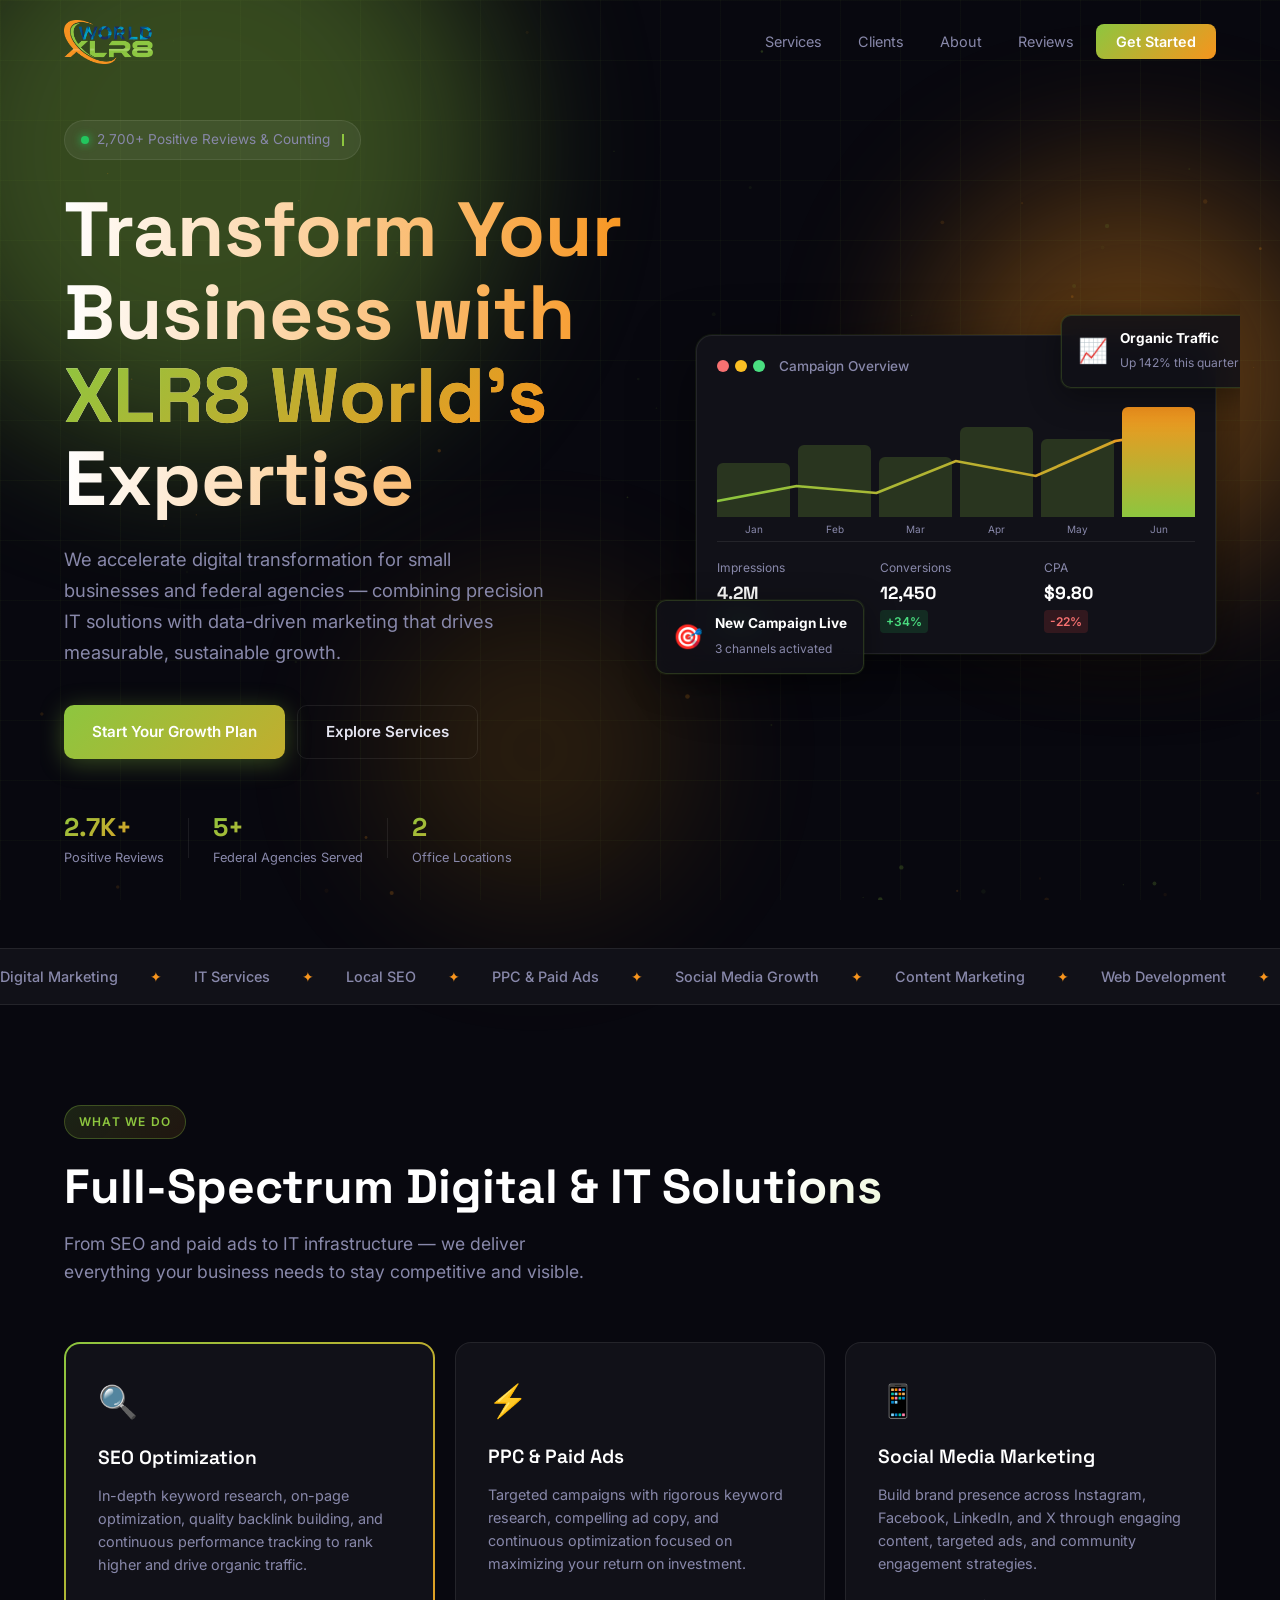
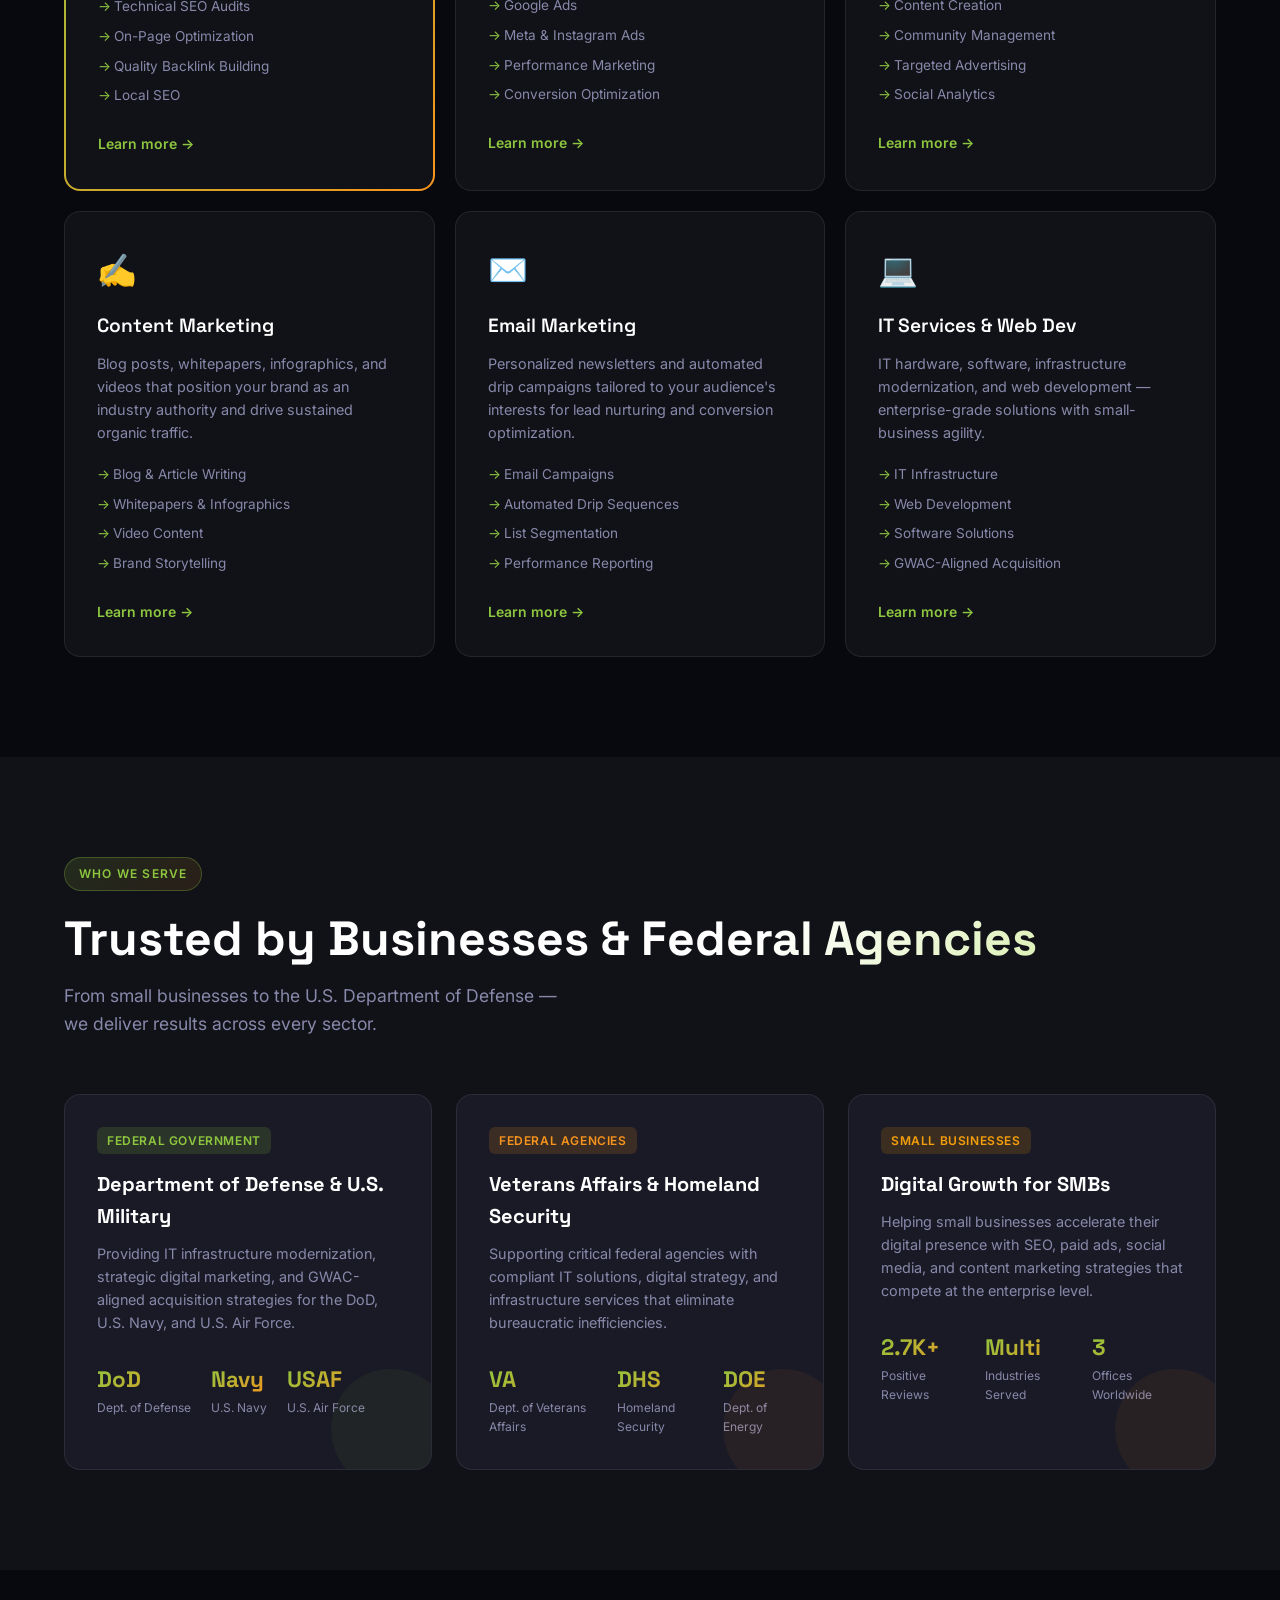
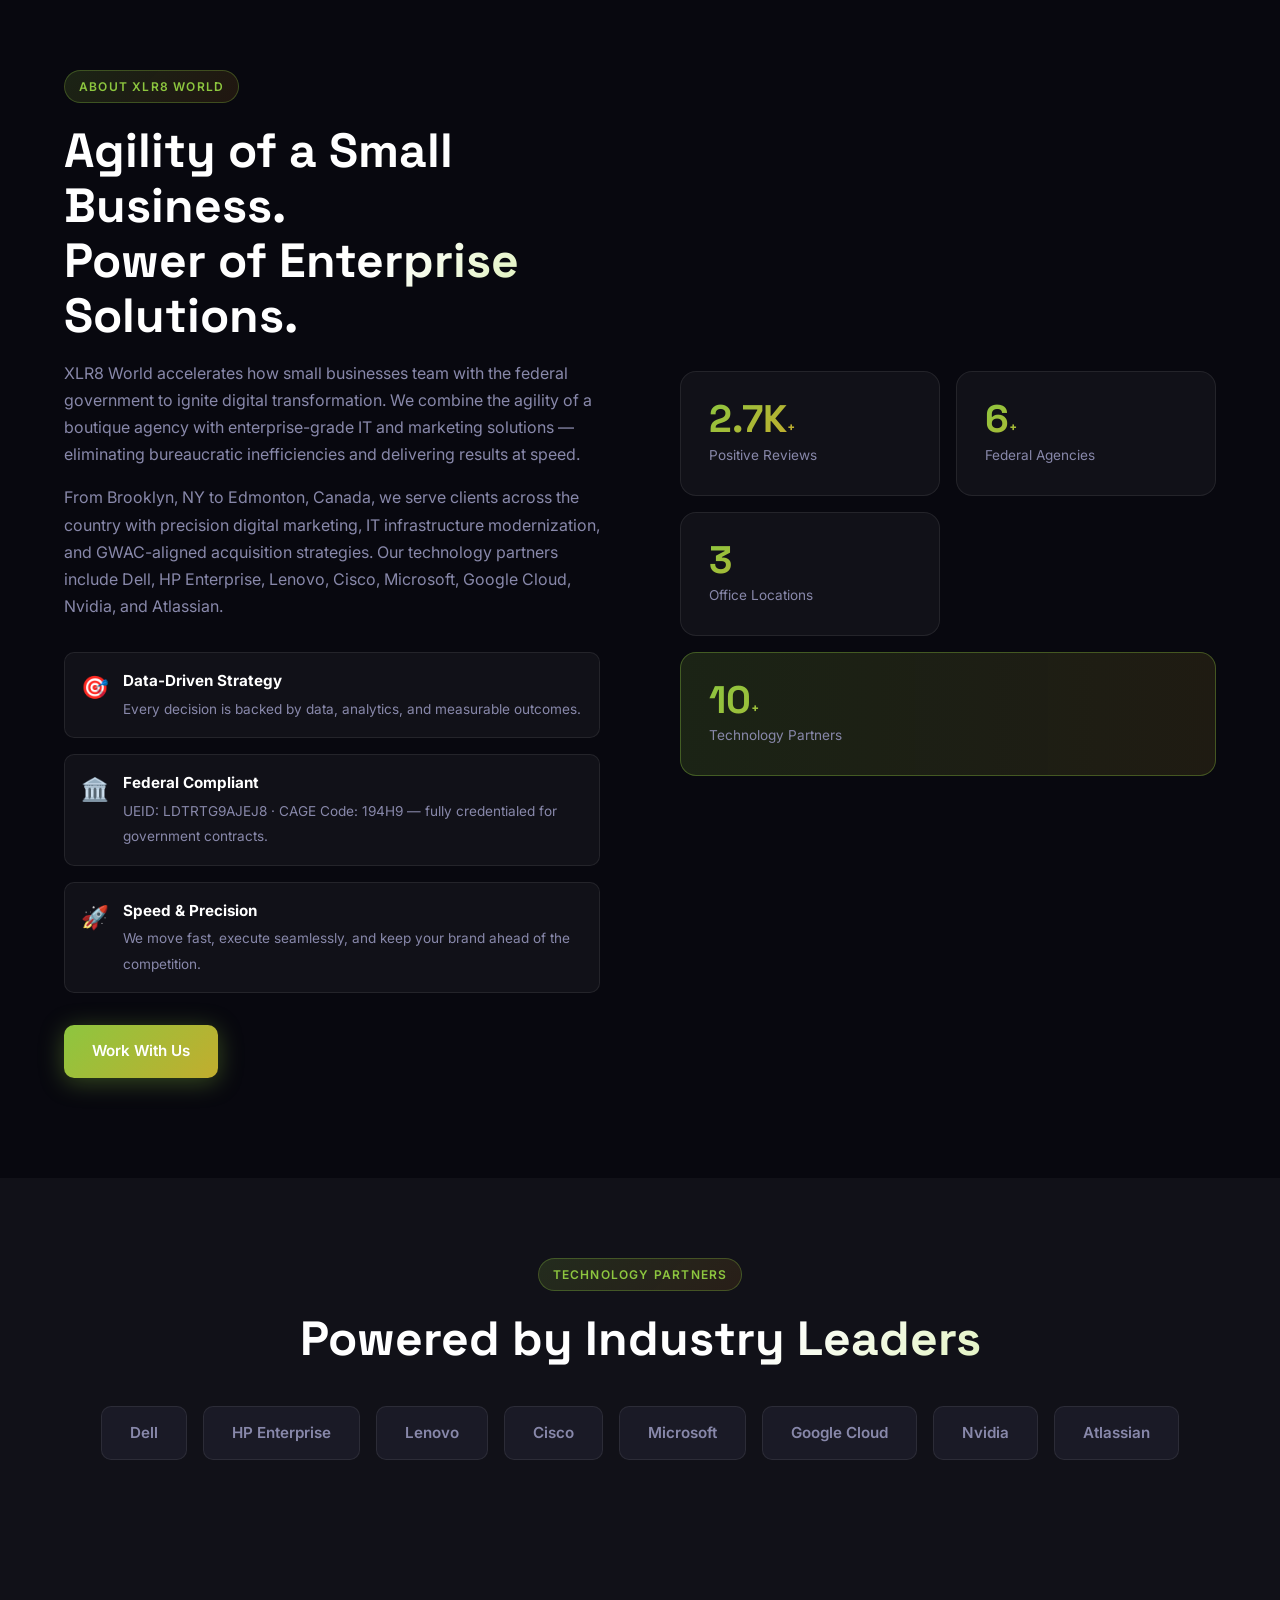
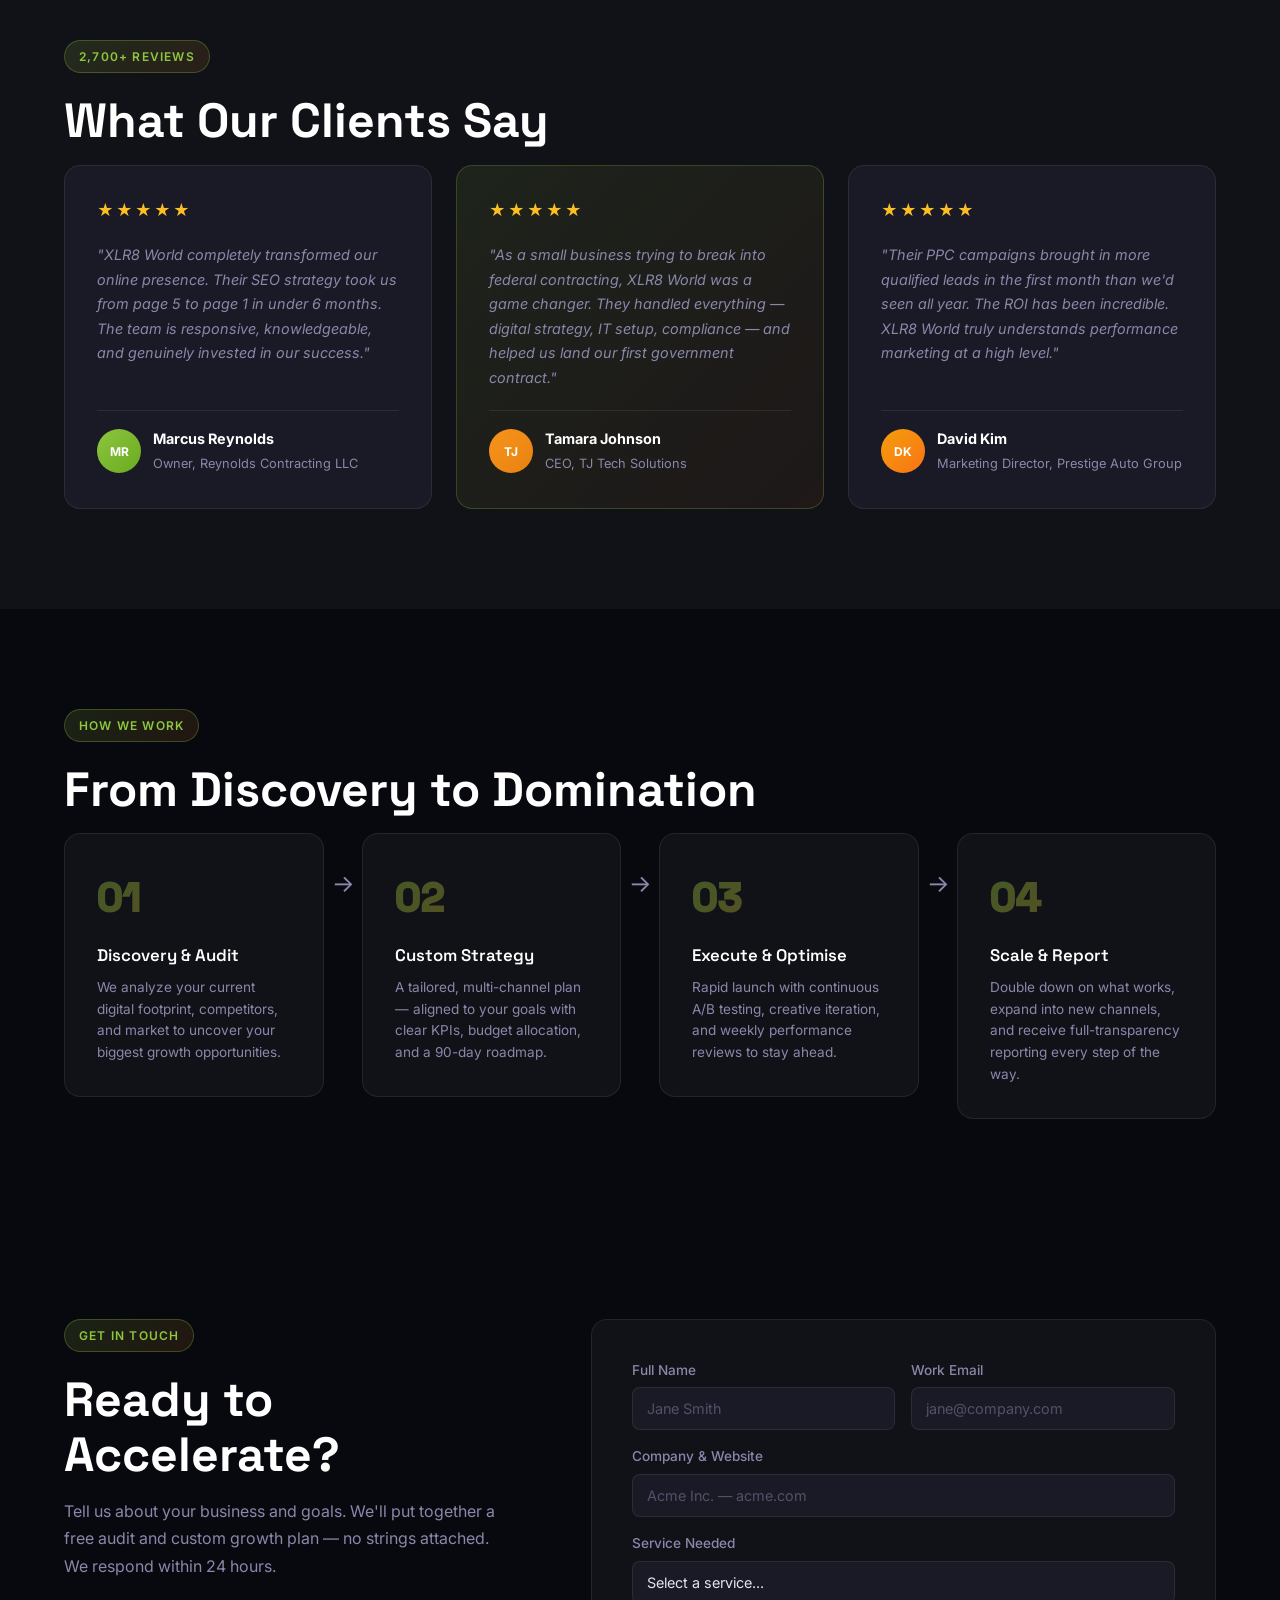
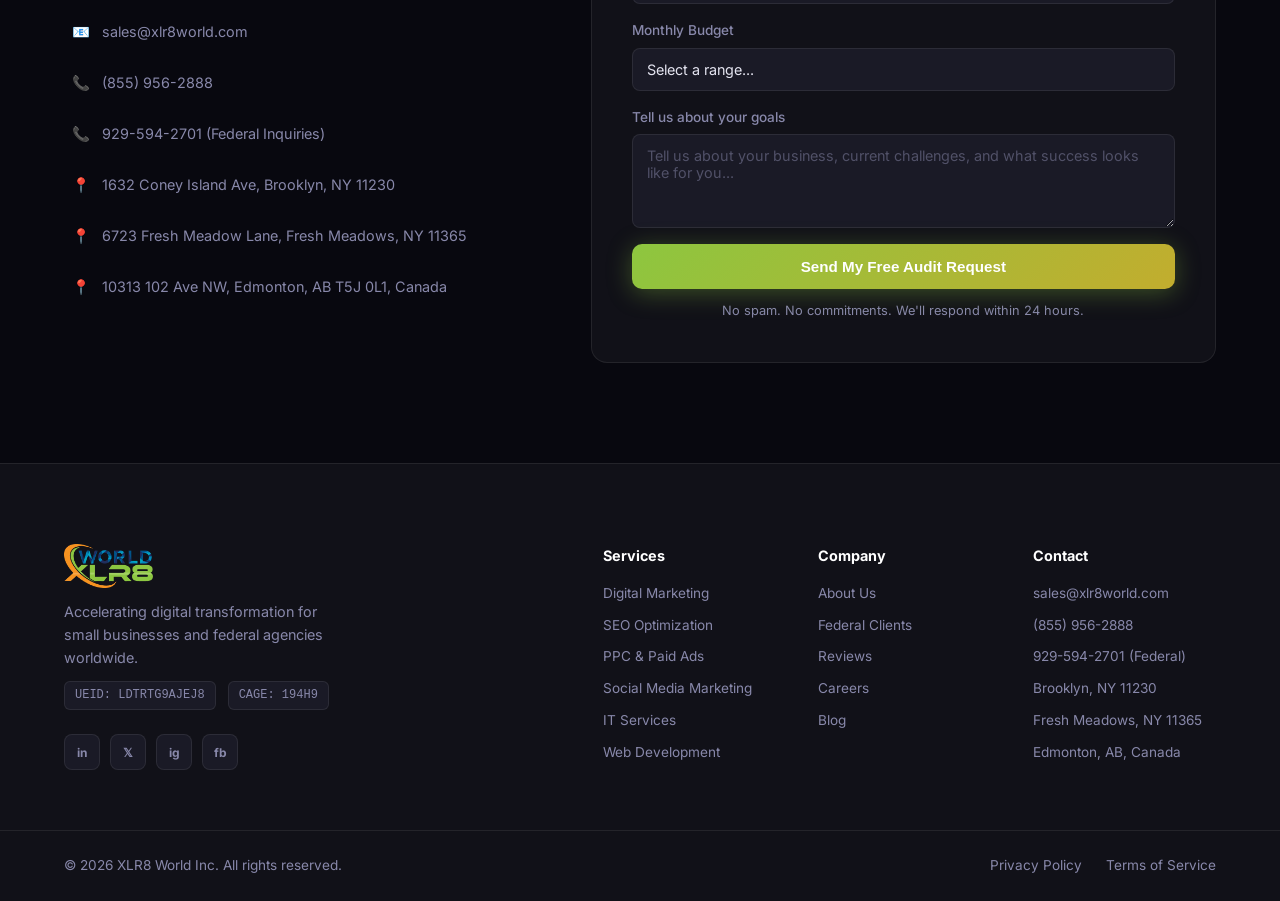
==== commit c2cb64ea: "Retheme to XLR8 World logo colors + full animation overhaul - Color scheme: purple/pink → green (#8D" ====
--- a/index.html
+++ b/index.html
@@ -11,6 +11,8 @@
   <link rel="stylesheet" href="styles.css" />
 </head>
 <body>
+  <div id="scrollProgress"></div>
+  <canvas id="particles"></canvas>
 
   <!-- NAV -->
   <nav class="nav" id="nav">
@@ -102,8 +104,8 @@
               <polyline points="0,80 50,65 100,72 150,40 200,55 250,20 300,8" fill="none" stroke="url(#grad)" stroke-width="2.5" stroke-linecap="round"/>
               <defs>
                 <linearGradient id="grad" x1="0%" y1="0%" x2="100%" y2="0%">
-                  <stop offset="0%" stop-color="#6366f1"/>
-                  <stop offset="100%" stop-color="#ec4899"/>
+                  <stop offset="0%" stop-color="#8DC63F"/>
+                  <stop offset="100%" stop-color="#F7941D"/>
                 </linearGradient>
               </defs>
             </svg>
@@ -264,7 +266,7 @@
       <p class="section-sub">From small businesses to the U.S. Department of Defense — we deliver results across every sector.</p>
       <div class="work__grid">
 
-        <div class="work-card" style="--accent:#6366f1">
+        <div class="work-card" style="--accent:#8DC63F">
           <div class="work-card__tag">Federal Government</div>
           <h3>Department of Defense &amp; U.S. Military</h3>
           <p>Providing IT infrastructure modernization, strategic digital marketing, and GWAC-aligned acquisition strategies for the DoD, U.S. Navy, and U.S. Air Force.</p>
@@ -285,7 +287,7 @@
           <div class="work-card__visual work-card__visual--1"></div>
         </div>
 
-        <div class="work-card" style="--accent:#ec4899">
+        <div class="work-card" style="--accent:#F7941D">
           <div class="work-card__tag">Federal Agencies</div>
           <h3>Veterans Affairs &amp; Homeland Security</h3>
           <p>Supporting critical federal agencies with compliant IT solutions, digital strategy, and infrastructure services that eliminate bureaucratic inefficiencies.</p>
@@ -414,7 +416,7 @@
           <div class="testi-card__stars">★★★★★</div>
           <blockquote>"XLR8 World completely transformed our online presence. Their SEO strategy took us from page 5 to page 1 in under 6 months. The team is responsive, knowledgeable, and genuinely invested in our success."</blockquote>
           <div class="testi-card__author">
-            <div class="testi-avatar" style="background:linear-gradient(135deg,#6366f1,#8b5cf6)">MR</div>
+            <div class="testi-avatar" style="background:linear-gradient(135deg,#8DC63F,#6aaa1f)">MR</div>
             <div>
               <strong>Marcus Reynolds</strong>
               <span>Owner, Reynolds Contracting LLC</span>
@@ -426,7 +428,7 @@
           <div class="testi-card__stars">★★★★★</div>
           <blockquote>"As a small business trying to break into federal contracting, XLR8 World was a game changer. They handled everything — digital strategy, IT setup, compliance — and helped us land our first government contract."</blockquote>
           <div class="testi-card__author">
-            <div class="testi-avatar" style="background:linear-gradient(135deg,#ec4899,#f43f5e)">TJ</div>
+            <div class="testi-avatar" style="background:linear-gradient(135deg,#F7941D,#e8820f)">TJ</div>
             <div>
               <strong>Tamara Johnson</strong>
               <span>CEO, TJ Tech Solutions</span>
@@ -594,22 +596,22 @@
         <div class="footer__col">
           <strong>Services</strong>
           <ul>
-            <li><a href="#services">Digital Marketing</a></li>
-            <li><a href="#services">SEO Optimization</a></li>
-            <li><a href="#services">PPC &amp; Paid Ads</a></li>
-            <li><a href="#services">Social Media Marketing</a></li>
-            <li><a href="#services">IT Services</a></li>
-            <li><a href="#services">Web Development</a></li>
+            <li><a href="digital-marketing.html">Digital Marketing</a></li>
+            <li><a href="seo-optimization.html">SEO Optimization</a></li>
+            <li><a href="ppc-paid-ads.html">PPC &amp; Paid Ads</a></li>
+            <li><a href="social-media-marketing.html">Social Media Marketing</a></li>
+            <li><a href="it-services.html">IT Services</a></li>
+            <li><a href="web-development.html">Web Development</a></li>
           </ul>
         </div>
         <div class="footer__col">
           <strong>Company</strong>
           <ul>
-            <li><a href="#about">About Us</a></li>
-            <li><a href="#work">Federal Clients</a></li>
-            <li><a href="#testimonials">Reviews</a></li>
-            <li><a href="#contact">Careers</a></li>
-            <li><a href="#contact">Blog</a></li>
+            <li><a href="about.html">About Us</a></li>
+            <li><a href="federal-clients.html">Federal Clients</a></li>
+            <li><a href="reviews.html">Reviews</a></li>
+            <li><a href="careers.html">Careers</a></li>
+            <li><a href="blog.html">Blog</a></li>
           </ul>
         </div>
         <div class="footer__col">
--- a/styles.css
+++ b/styles.css
@@ -2,8 +2,8 @@
 *, *::before, *::after { box-sizing: border-box; margin: 0; padding: 0; }
 
 :root {
-  --purple: #6366f1;
-  --pink: #ec4899;
+  --green: #8DC63F;
+  --orange: #F7941D;
   --amber: #f59e0b;
   --dark: #08080f;
   --dark-2: #111118;
@@ -44,9 +44,9 @@
   font-weight: 600;
   letter-spacing: 0.1em;
   text-transform: uppercase;
-  color: var(--purple);
-  background: rgba(99,102,241,0.12);
-  border: 1px solid rgba(99,102,241,0.25);
+  color: var(--green);
+  background: rgba(141,198,63,0.12);
+  border: 1px solid rgba(141,198,63,0.25);
   padding: 6px 14px;
   border-radius: 999px;
   margin-bottom: 20px;
@@ -58,7 +58,7 @@
   font-weight: 700;
   line-height: 1.15;
   margin-bottom: 16px;
-  background: linear-gradient(135deg, #fff 60%, #a5b4fc);
+  background: linear-gradient(135deg, #fff 60%, #c8e88a);
   -webkit-background-clip: text;
   -webkit-text-fill-color: transparent;
   background-clip: text;
@@ -86,13 +86,13 @@
 }
 
 .btn--primary {
-  background: linear-gradient(135deg, var(--purple), var(--pink));
+  background: linear-gradient(135deg, var(--green), var(--orange));
   color: #fff;
-  box-shadow: 0 4px 24px rgba(99,102,241,0.35);
+  box-shadow: 0 4px 24px rgba(141,198,63,0.35);
 }
 .btn--primary:hover {
   transform: translateY(-2px);
-  box-shadow: 0 8px 32px rgba(99,102,241,0.5);
+  box-shadow: 0 8px 32px rgba(141,198,63,0.5);
 }
 
 .btn--ghost {
@@ -158,12 +158,12 @@
 .nav__links a:hover { color: #fff; background: rgba(255,255,255,0.06); }
 
 .nav__cta {
-  background: linear-gradient(135deg, var(--purple), var(--pink)) !important;
+  background: linear-gradient(135deg, var(--green), var(--orange)) !important;
   color: #fff !important;
   font-weight: 600 !important;
   padding: 9px 20px !important;
 }
-.nav__cta:hover { opacity: 0.9; box-shadow: 0 4px 16px rgba(99,102,241,0.4); }
+.nav__cta:hover { opacity: 0.9; box-shadow: 0 4px 16px rgba(141,198,63,0.4); }
 
 .nav__hamburger {
   display: none;
@@ -218,8 +218,8 @@
   position: absolute;
   inset: 0;
   background-image:
-    linear-gradient(rgba(99,102,241,0.04) 1px, transparent 1px),
-    linear-gradient(90deg, rgba(99,102,241,0.04) 1px, transparent 1px);
+    linear-gradient(rgba(141,198,63,0.04) 1px, transparent 1px),
+    linear-gradient(90deg, rgba(141,198,63,0.04) 1px, transparent 1px);
   background-size: 60px 60px;
 }
 
@@ -231,12 +231,12 @@
 }
 .hero__orb--1 {
   width: 600px; height: 600px;
-  background: var(--purple);
+  background: var(--green);
   top: -150px; left: -100px;
 }
 .hero__orb--2 {
   width: 400px; height: 400px;
-  background: var(--pink);
+  background: var(--orange);
   top: 20%; right: -50px;
 }
 .hero__orb--3 {
@@ -286,7 +286,7 @@
 }
 
 .hero__highlight {
-  background: linear-gradient(135deg, var(--purple), var(--pink));
+  background: linear-gradient(135deg, var(--green), var(--orange));
   -webkit-background-clip: text;
   -webkit-text-fill-color: transparent;
   background-clip: text;
@@ -341,7 +341,7 @@
   border: 1px solid var(--border);
   border-radius: var(--radius);
   padding: 20px;
-  box-shadow: var(--shadow), 0 0 0 1px rgba(99,102,241,0.1);
+  box-shadow: var(--shadow), 0 0 0 1px rgba(141,198,63,0.1);
   position: relative;
   z-index: 2;
 }
@@ -377,13 +377,13 @@
 .bar {
   flex: 1;
   height: var(--h);
-  background: rgba(99,102,241,0.2);
+  background: rgba(141,198,63,0.2);
   border-radius: 6px 6px 0 0;
   position: relative;
   transition: var(--transition);
 }
-.bar:hover { background: rgba(99,102,241,0.4); }
-.bar--active { background: linear-gradient(to top, var(--purple), var(--pink)); }
+.bar:hover { background: rgba(141,198,63,0.4); }
+.bar--active { background: linear-gradient(to top, var(--green), var(--orange)); }
 .bar span {
   position: absolute;
   bottom: -20px;
@@ -467,7 +467,7 @@
   font-weight: 500;
   color: var(--text-muted);
 }
-.marquee .sep { color: var(--purple); }
+.marquee .sep { color: var(--green); }
 @keyframes marquee {
   from { transform: translateX(0); }
   to { transform: translateX(-50%); }
@@ -497,16 +497,16 @@
   content: '';
   position: absolute;
   inset: 0;
-  background: linear-gradient(135deg, rgba(99,102,241,0.05), transparent);
+  background: linear-gradient(135deg, rgba(141,198,63,0.05), transparent);
   opacity: 0;
   transition: var(--transition);
 }
-.service-card:hover { border-color: rgba(99,102,241,0.3); transform: translateY(-4px); }
+.service-card:hover { border-color: rgba(141,198,63,0.3); transform: translateY(-4px); }
 .service-card:hover::before { opacity: 1; }
 
 .service-card--featured {
-  background: linear-gradient(135deg, rgba(99,102,241,0.15), rgba(236,72,153,0.08));
-  border-color: rgba(99,102,241,0.3);
+  background: linear-gradient(135deg, rgba(141,198,63,0.15), rgba(247,148,29,0.08));
+  border-color: rgba(141,198,63,0.3);
   grid-row: span 1;
 }
 
@@ -537,16 +537,16 @@
   content: '→';
   position: absolute;
   left: 0;
-  color: var(--purple);
+  color: var(--green);
 }
 
 .service-card__link {
   font-size: 0.875rem;
   font-weight: 600;
-  color: var(--purple);
-  transition: var(--transition);
-}
-.service-card__link:hover { color: var(--pink); letter-spacing: 0.02em; }
+  color: var(--green);
+  transition: var(--transition);
+}
+.service-card__link:hover { color: var(--orange); letter-spacing: 0.02em; }
 
 /* ===== WORK ===== */
 .work { padding: 100px 0; background: var(--dark-2); }
@@ -617,8 +617,8 @@
   border-radius: 50%;
   opacity: 0.06;
 }
-.work-card__visual--1 { background: #6366f1; }
-.work-card__visual--2 { background: #ec4899; }
+.work-card__visual--1 { background: #8DC63F; }
+.work-card__visual--2 { background: #F7941D; }
 .work-card__visual--3 { background: #f59e0b; }
 
 /* ===== ABOUT ===== */
@@ -662,8 +662,8 @@
 }
 .about__stat-card span:last-child { font-size: 0.85rem; color: var(--text-muted); }
 .about__stat-card--accent {
-  background: linear-gradient(135deg, rgba(99,102,241,0.2), rgba(236,72,153,0.1));
-  border-color: rgba(99,102,241,0.3);
+  background: linear-gradient(135deg, rgba(141,198,63,0.2), rgba(247,148,29,0.1));
+  border-color: rgba(141,198,63,0.3);
   grid-column: span 2;
 }
 
@@ -674,7 +674,7 @@
   color: #fff;
   line-height: 1;
 }
-.about__big-num span { color: var(--purple); }
+.about__big-num span { color: var(--green); }
 
 /* ===== TESTIMONIALS ===== */
 .testimonials { padding: 100px 0; background: var(--dark-2); }
@@ -695,8 +695,8 @@
   gap: 20px;
 }
 .testi-card--accent {
-  background: linear-gradient(135deg, rgba(99,102,241,0.12), rgba(236,72,153,0.06));
-  border-color: rgba(99,102,241,0.25);
+  background: linear-gradient(135deg, rgba(141,198,63,0.12), rgba(247,148,29,0.06));
+  border-color: rgba(141,198,63,0.25);
 }
 
 .testi-card__stars { color: #fbbf24; font-size: 1rem; letter-spacing: 2px; }
@@ -746,7 +746,7 @@
   padding: 32px;
   transition: var(--transition);
 }
-.process-step:hover { border-color: rgba(99,102,241,0.3); transform: translateY(-4px); }
+.process-step:hover { border-color: rgba(141,198,63,0.3); transform: translateY(-4px); }
 
 .process-step__arrow {
   display: flex;
@@ -762,7 +762,7 @@
   font-size: 2.5rem;
   font-weight: 800;
   color: transparent;
-  -webkit-text-stroke: 2px rgba(99,102,241,0.3);
+  -webkit-text-stroke: 2px rgba(141,198,63,0.3);
   margin-bottom: 12px;
 }
 
@@ -795,7 +795,7 @@
   color: var(--text-muted);
 }
 .contact__info-item a { transition: var(--transition); }
-.contact__info-item a:hover { color: var(--purple); }
+.contact__info-item a:hover { color: var(--green); }
 
 .contact__form {
   background: var(--dark-2);
@@ -827,8 +827,8 @@
 .form-group input:focus,
 .form-group select:focus,
 .form-group textarea:focus {
-  border-color: var(--purple);
-  box-shadow: 0 0 0 3px rgba(99,102,241,0.15);
+  border-color: var(--green);
+  box-shadow: 0 0 0 3px rgba(141,198,63,0.15);
 }
 .form-group input::placeholder,
 .form-group textarea::placeholder { color: rgba(136,136,170,0.5); }
@@ -885,7 +885,7 @@
   color: var(--text-muted);
   transition: var(--transition);
 }
-.footer__social a:hover { color: #fff; border-color: var(--purple); background: rgba(99,102,241,0.1); }
+.footer__social a:hover { color: #fff; border-color: var(--green); background: rgba(141,198,63,0.1); }
 
 .footer__links { display: grid; grid-template-columns: repeat(3, 1fr); gap: 32px; }
 .footer__col strong { display: block; color: #fff; font-size: 0.9rem; margin-bottom: 16px; }
@@ -895,7 +895,7 @@
   color: var(--text-muted);
   transition: var(--transition);
 }
-.footer__col a:hover { color: var(--purple); }
+.footer__col a:hover { color: var(--green); }
 
 .footer__bottom {
   border-top: 1px solid var(--border);
@@ -910,7 +910,7 @@
 }
 .footer__bottom span, .footer__bottom a { font-size: 0.85rem; color: var(--text-muted); }
 .footer__bottom div { display: flex; gap: 24px; }
-.footer__bottom a:hover { color: var(--purple); }
+.footer__bottom a:hover { color: var(--green); }
 
 /* ===== PARTNERS ===== */
 .partners {
@@ -938,9 +938,9 @@
   transition: var(--transition);
 }
 .partner-badge:hover {
-  border-color: rgba(99,102,241,0.4);
+  border-color: rgba(141,198,63,0.4);
   color: #fff;
-  background: rgba(99,102,241,0.08);
+  background: rgba(141,198,63,0.08);
 }
 
 /* ===== FOOTER CREDENTIALS ===== */
@@ -1013,3 +1013,634 @@
   .footer__links { grid-template-columns: 1fr; }
   .footer__bottom .container { flex-direction: column; align-items: flex-start; }
 }
+
+/* ===== SERVICE PAGES ===== */
+
+/* Page Hero */
+.page-hero {
+  min-height: 60vh;
+  display: flex;
+  align-items: center;
+  padding: 140px 24px 80px;
+  position: relative;
+  overflow: hidden;
+}
+
+.page-hero::before {
+  content: '';
+  position: absolute;
+  inset: 0;
+  background:
+    radial-gradient(ellipse 60% 50% at 20% 40%, rgba(141,198,63,0.18) 0%, transparent 60%),
+    radial-gradient(ellipse 50% 40% at 80% 60%, rgba(247,148,29,0.12) 0%, transparent 60%);
+  pointer-events: none;
+  z-index: 0;
+}
+
+.page-hero::after {
+  content: '';
+  position: absolute;
+  inset: 0;
+  background-image:
+    linear-gradient(rgba(255,255,255,0.03) 1px, transparent 1px),
+    linear-gradient(90deg, rgba(255,255,255,0.03) 1px, transparent 1px);
+  background-size: 60px 60px;
+  pointer-events: none;
+  z-index: 0;
+}
+
+.page-hero__content {
+  max-width: 700px;
+  margin: 0 auto;
+  text-align: center;
+  position: relative;
+  z-index: 1;
+}
+
+.page-hero h1 {
+  font-family: 'Space Grotesk', sans-serif;
+  font-size: clamp(2.5rem, 5vw, 4rem);
+  font-weight: 800;
+  color: #fff;
+  margin-bottom: 20px;
+  line-height: 1.1;
+}
+
+.page-hero p {
+  color: var(--text-muted);
+  font-size: 1.1rem;
+  max-width: 560px;
+  margin: 0 auto 36px;
+}
+
+.page-hero__actions {
+  display: flex;
+  gap: 12px;
+  justify-content: center;
+  flex-wrap: wrap;
+}
+
+/* Features Section */
+.features {
+  padding: 100px 0;
+}
+
+.features__grid {
+  display: grid;
+  grid-template-columns: repeat(3, 1fr);
+  gap: 24px;
+  margin-top: 56px;
+}
+
+.feature-card {
+  background: var(--dark-2);
+  border: 1px solid var(--border);
+  border-radius: 16px;
+  padding: 32px;
+  transition: var(--transition);
+}
+
+.feature-card:hover {
+  transform: translateY(-4px);
+  border-color: rgba(141,198,63,0.3);
+}
+
+.feature-card__icon {
+  font-size: 2rem;
+  margin-bottom: 16px;
+  display: block;
+}
+
+.feature-card h3 {
+  font-family: 'Space Grotesk', sans-serif;
+  font-size: 1.1rem;
+  font-weight: 600;
+  color: #fff;
+  margin-bottom: 8px;
+}
+
+.feature-card p {
+  color: var(--text-muted);
+  font-size: 0.875rem;
+  line-height: 1.6;
+}
+
+/* Process Section (service pages) */
+.svc-process {
+  padding: 100px 0;
+  background: var(--dark-2);
+}
+
+.svc-process__steps {
+  display: grid;
+  grid-template-columns: repeat(auto-fit, minmax(220px, 1fr));
+  gap: 32px;
+  margin-top: 56px;
+}
+
+.svc-process__step {
+  text-align: center;
+  padding: 32px 24px;
+  background: var(--dark-3);
+  border: 1px solid var(--border);
+  border-radius: 16px;
+  transition: var(--transition);
+}
+
+.svc-process__step:hover {
+  border-color: rgba(141,198,63,0.3);
+  transform: translateY(-4px);
+}
+
+.svc-process__num {
+  display: inline-flex;
+  align-items: center;
+  justify-content: center;
+  width: 52px;
+  height: 52px;
+  border-radius: 50%;
+  background: linear-gradient(135deg, var(--green), var(--orange));
+  font-family: 'Space Grotesk', sans-serif;
+  font-size: 1.25rem;
+  font-weight: 700;
+  color: #fff;
+  margin-bottom: 20px;
+}
+
+.svc-process__step h3 {
+  font-family: 'Space Grotesk', sans-serif;
+  font-size: 1rem;
+  font-weight: 600;
+  color: #fff;
+  margin-bottom: 10px;
+}
+
+.svc-process__step p {
+  color: var(--text-muted);
+  font-size: 0.875rem;
+  line-height: 1.6;
+}
+
+/* CTA Strip */
+.cta-strip {
+  background: linear-gradient(135deg, rgba(141,198,63,0.15), rgba(247,148,29,0.08));
+  border-top: 1px solid var(--border);
+  border-bottom: 1px solid var(--border);
+  padding: 80px 0;
+  text-align: center;
+}
+
+.cta-strip h2 {
+  font-family: 'Space Grotesk', sans-serif;
+  font-size: 2rem;
+  font-weight: 700;
+  color: #fff;
+  margin-bottom: 12px;
+}
+
+.cta-strip p {
+  color: var(--text-muted);
+  margin-bottom: 32px;
+  font-size: 1rem;
+}
+
+/* Responsive — service pages */
+@media (max-width: 768px) {
+  .features__grid { grid-template-columns: 1fr; }
+  .svc-process__steps { grid-template-columns: 1fr; }
+  .page-hero { padding: 120px 20px 60px; }
+}
+
+/* ===== BLOG ===== */
+.blog__grid {
+  display: grid;
+  grid-template-columns: repeat(3, 1fr);
+  gap: 24px;
+}
+
+.blog-card {
+  background: var(--dark-2);
+  border: 1px solid var(--border);
+  border-radius: 16px;
+  overflow: hidden;
+  transition: var(--transition);
+}
+.blog-card:hover {
+  border-color: rgba(141,198,63,0.3);
+  transform: translateY(-4px);
+}
+
+.blog-card__body { padding: 24px; }
+
+.blog-card__tag {
+  display: inline-block;
+  font-size: 0.72rem;
+  font-weight: 600;
+  letter-spacing: 0.05em;
+  text-transform: uppercase;
+  color: var(--green);
+  background: rgba(141,198,63,0.12);
+  border: 1px solid rgba(141,198,63,0.25);
+  padding: 3px 10px;
+  border-radius: 6px;
+}
+
+.blog-card__date {
+  font-size: 0.78rem;
+  color: var(--text-muted);
+}
+
+/* ===== CAREERS / JOBS ===== */
+.jobs__grid {
+  display: grid;
+  grid-template-columns: repeat(2, 1fr);
+  gap: 20px;
+}
+
+.job-card {
+  background: var(--dark-2);
+  border: 1px solid var(--border);
+  border-radius: 16px;
+  padding: 28px;
+  transition: var(--transition);
+}
+.job-card:hover {
+  border-color: rgba(141,198,63,0.3);
+  transform: translateY(-3px);
+}
+
+/* Responsive — blog and jobs */
+@media (max-width: 1024px) {
+  .blog__grid { grid-template-columns: repeat(2, 1fr); }
+  .jobs__grid { grid-template-columns: 1fr; }
+}
+
+@media (max-width: 768px) {
+  .blog__grid { grid-template-columns: 1fr; }
+  .jobs__grid { grid-template-columns: 1fr; }
+}
+
+/* ===== ANIMATION ENHANCEMENTS ===== */
+
+/* Keyframes */
+@keyframes gradientShift {
+  0%   { background-position: 0% 50%; }
+  50%  { background-position: 100% 50%; }
+  100% { background-position: 0% 50%; }
+}
+@keyframes orbFloat {
+  0%, 100% { transform: translateY(0) scale(1); }
+  50%       { transform: translateY(-30px) scale(1.05); }
+}
+@keyframes shimmer {
+  0%   { transform: translateX(-100%); }
+  100% { transform: translateX(100%); }
+}
+@keyframes borderGlow {
+  0%, 100% { box-shadow: 0 0 8px rgba(141,198,63,0.3); }
+  50%       { box-shadow: 0 0 24px rgba(247,148,29,0.5), 0 0 48px rgba(141,198,63,0.2); }
+}
+@keyframes slideInLeft {
+  from { opacity:0; transform: translateX(-40px); }
+  to   { opacity:1; transform: translateX(0); }
+}
+@keyframes slideInRight {
+  from { opacity:0; transform: translateX(40px); }
+  to   { opacity:1; transform: translateX(0); }
+}
+@keyframes scaleIn {
+  from { opacity:0; transform: scale(0.85); }
+  to   { opacity:1; transform: scale(1); }
+}
+@keyframes typewriter {
+  from { width: 0; }
+  to   { width: 100%; }
+}
+@keyframes blink {
+  0%, 100% { border-color: var(--green); }
+  50%       { border-color: transparent; }
+}
+@keyframes countUp {
+  from { opacity: 0; transform: translateY(10px); }
+  to   { opacity: 1; transform: translateY(0); }
+}
+@keyframes ripple {
+  0%   { transform: scale(0); opacity: 0.6; }
+  100% { transform: scale(3); opacity: 0; }
+}
+@keyframes spin {
+  from { transform: rotate(0deg); }
+  to   { transform: rotate(360deg); }
+}
+@keyframes particleDrift {
+  0%   { transform: translateY(0) translateX(0); opacity: 0; }
+  10%  { opacity: 1; }
+  90%  { opacity: 1; }
+  100% { transform: translateY(-80px) translateX(20px); opacity: 0; }
+}
+
+/* Animated gradient background on hero headline */
+.hero__headline {
+  background: linear-gradient(270deg, #fff, #8DC63F, #F7941D, #fff);
+  background-size: 300% 300%;
+  -webkit-background-clip: text;
+  -webkit-text-fill-color: transparent;
+  background-clip: text;
+  animation: gradientShift 6s ease infinite;
+}
+
+/* Orbs animated float */
+.hero__orb--1 { animation: orbFloat 8s ease-in-out infinite; }
+.hero__orb--2 { animation: orbFloat 10s ease-in-out infinite 1s; }
+.hero__orb--3 { animation: orbFloat 7s ease-in-out infinite 2s; }
+
+/* Animated gradient border on featured service card */
+.service-card--featured {
+  position: relative;
+  background: linear-gradient(var(--dark-2), var(--dark-2)) padding-box,
+              linear-gradient(135deg, var(--green), var(--orange)) border-box;
+  border: 2px solid transparent;
+  animation: borderGlow 3s ease-in-out infinite;
+}
+
+/* Shimmer effect on cards */
+.service-card,
+.work-card,
+.testi-card,
+.feature-card {
+  overflow: hidden;
+}
+.service-card::after,
+.work-card::after,
+.testi-card::after,
+.feature-card::after {
+  content: '';
+  position: absolute;
+  top: 0; left: 0;
+  width: 60%;
+  height: 100%;
+  background: linear-gradient(90deg, transparent, rgba(255,255,255,0.04), transparent);
+  transform: translateX(-100%);
+  transition: none;
+  pointer-events: none;
+}
+.service-card:hover::after,
+.work-card:hover::after,
+.testi-card:hover::after,
+.feature-card:hover::after {
+  animation: shimmer 0.6s ease forwards;
+}
+
+/* Glow hover on buttons */
+.btn--primary {
+  background: linear-gradient(135deg, var(--green), var(--orange));
+  background-size: 200% 200%;
+  animation: gradientShift 4s ease infinite;
+  position: relative;
+  overflow: hidden;
+}
+.btn--primary::after {
+  content: '';
+  position: absolute;
+  inset: -2px;
+  border-radius: 12px;
+  background: linear-gradient(135deg, var(--green), var(--orange));
+  z-index: -1;
+  filter: blur(10px);
+  opacity: 0;
+  transition: opacity 0.3s;
+}
+.btn--primary:hover::after { opacity: 0.6; }
+
+/* Ripple on button click */
+.btn--primary .ripple {
+  position: absolute;
+  border-radius: 50%;
+  background: rgba(255,255,255,0.35);
+  animation: ripple 0.6s linear;
+  pointer-events: none;
+  width: 60px; height: 60px;
+  margin-top: -30px; margin-left: -30px;
+}
+
+/* Animated section labels */
+.section-label {
+  background: linear-gradient(135deg, rgba(141,198,63,0.15), rgba(247,148,29,0.1));
+  border: 1px solid rgba(141,198,63,0.3);
+  animation: borderGlow 4s ease-in-out infinite;
+}
+
+/* Stat numbers pop */
+.stat__num, .about__big-num, .work-result__num {
+  background: linear-gradient(135deg, var(--green), var(--orange));
+  -webkit-background-clip: text;
+  -webkit-text-fill-color: transparent;
+  background-clip: text;
+}
+
+/* Animated nav underline */
+.nav__links a {
+  position: relative;
+}
+.nav__links a::after {
+  content: '';
+  position: absolute;
+  bottom: 4px; left: 14px; right: 14px;
+  height: 2px;
+  background: linear-gradient(90deg, var(--green), var(--orange));
+  transform: scaleX(0);
+  transition: transform 0.3s ease;
+  border-radius: 2px;
+}
+.nav__links a:hover::after { transform: scaleX(1); }
+
+/* Dashboard bar animated fill */
+.bar {
+  animation: scaleIn 0.8s ease forwards;
+  transform-origin: bottom;
+  opacity: 0;
+}
+.bar:nth-child(1) { animation-delay: 0.1s; }
+.bar:nth-child(2) { animation-delay: 0.2s; }
+.bar:nth-child(3) { animation-delay: 0.3s; }
+.bar:nth-child(4) { animation-delay: 0.4s; }
+.bar:nth-child(5) { animation-delay: 0.5s; }
+.bar:nth-child(6) { animation-delay: 0.6s; }
+
+/* SVG line draw animation */
+.chart__line polyline {
+  stroke-dasharray: 600;
+  stroke-dashoffset: 600;
+  animation: drawLine 2s ease forwards 0.8s;
+}
+@keyframes drawLine {
+  to { stroke-dashoffset: 0; }
+}
+
+/* Float cards enhanced */
+.float-card {
+  backdrop-filter: blur(12px);
+  background: rgba(17,17,24,0.85);
+  border: 1px solid rgba(141,198,63,0.2);
+  box-shadow: 0 8px 32px rgba(0,0,0,0.4), 0 0 0 1px rgba(141,198,63,0.08);
+}
+
+/* Marquee separator color */
+.marquee .sep { color: var(--orange); }
+
+/* Work card top border animated */
+.work-card::after {
+  content: '';
+  position: absolute;
+  top: 0; left: 0; right: 0;
+  height: 3px;
+  background: linear-gradient(90deg, var(--green), var(--orange), var(--green));
+  background-size: 200%;
+  animation: gradientShift 3s ease infinite;
+}
+
+/* Testimonial accent card gradient */
+.testi-card--accent {
+  background: linear-gradient(135deg, rgba(141,198,63,0.1), rgba(247,148,29,0.06));
+  border-color: rgba(141,198,63,0.25);
+}
+
+/* Particle canvas */
+#particles {
+  position: fixed;
+  inset: 0;
+  pointer-events: none;
+  z-index: 0;
+  opacity: 0.4;
+}
+
+/* Process step number gradient */
+.process-step__num {
+  -webkit-text-stroke: 2px transparent;
+  background: linear-gradient(135deg, rgba(141,198,63,0.4), rgba(247,148,29,0.4));
+  -webkit-background-clip: text;
+  background-clip: text;
+  -webkit-text-fill-color: transparent;
+}
+
+/* Partner badges enhanced */
+.partner-badge {
+  position: relative;
+  overflow: hidden;
+}
+.partner-badge::before {
+  content: '';
+  position: absolute;
+  inset: 0;
+  background: linear-gradient(135deg, rgba(141,198,63,0.05), rgba(247,148,29,0.05));
+  opacity: 0;
+  transition: opacity 0.3s;
+}
+.partner-badge:hover::before { opacity: 1; }
+.partner-badge:hover {
+  border-color: rgba(141,198,63,0.5);
+  color: #fff;
+  box-shadow: 0 0 20px rgba(141,198,63,0.15);
+}
+
+/* CTA strip animated background */
+.cta-strip {
+  background: linear-gradient(270deg,
+    rgba(141,198,63,0.12),
+    rgba(247,148,29,0.08),
+    rgba(141,198,63,0.12));
+  background-size: 300% 300%;
+  animation: gradientShift 6s ease infinite;
+}
+
+/* About stat card accent animated */
+.about__stat-card--accent {
+  background: linear-gradient(270deg,
+    rgba(141,198,63,0.15),
+    rgba(247,148,29,0.1),
+    rgba(141,198,63,0.15));
+  background-size: 300% 300%;
+  animation: gradientShift 5s ease infinite;
+  border-color: rgba(141,198,63,0.35);
+}
+
+/* Staggered fade-up delays for grids */
+.services__grid .service-card:nth-child(1) { transition-delay: 0s; }
+.services__grid .service-card:nth-child(2) { transition-delay: 0.08s; }
+.services__grid .service-card:nth-child(3) { transition-delay: 0.16s; }
+.services__grid .service-card:nth-child(4) { transition-delay: 0.24s; }
+.services__grid .service-card:nth-child(5) { transition-delay: 0.32s; }
+.services__grid .service-card:nth-child(6) { transition-delay: 0.40s; }
+
+.work__grid .work-card:nth-child(1) { transition-delay: 0s; }
+.work__grid .work-card:nth-child(2) { transition-delay: 0.12s; }
+.work__grid .work-card:nth-child(3) { transition-delay: 0.24s; }
+
+.testimonials__grid .testi-card:nth-child(1) { transition-delay: 0s; }
+.testimonials__grid .testi-card:nth-child(2) { transition-delay: 0.12s; }
+.testimonials__grid .testi-card:nth-child(3) { transition-delay: 0.24s; }
+
+/* Typing cursor on hero badge */
+.hero__badge::after {
+  content: '';
+  display: inline-block;
+  width: 2px;
+  height: 12px;
+  background: var(--green);
+  margin-left: 4px;
+  animation: blink 1s step-end infinite;
+  vertical-align: middle;
+}
+
+/* Scroll progress bar */
+#scrollProgress {
+  position: fixed;
+  top: 0; left: 0;
+  height: 3px;
+  width: 0%;
+  background: linear-gradient(90deg, var(--green), var(--orange));
+  z-index: 200;
+  transition: width 0.1s;
+  box-shadow: 0 0 10px rgba(141,198,63,0.5);
+}
+
+/* Enhanced fade-up with scale */
+.fade-up {
+  opacity: 0;
+  transform: translateY(32px) scale(0.97);
+  transition: opacity 0.65s cubic-bezier(0.4,0,0.2,1),
+              transform 0.65s cubic-bezier(0.4,0,0.2,1);
+}
+.fade-up.visible {
+  opacity: 1;
+  transform: translateY(0) scale(1);
+}
+
+/* Tilt effect base */
+.tilt { transform-style: preserve-3d; }
+
+/* Card icon spin on hover */
+.service-card:hover .service-card__icon,
+.feature-card:hover .feature-card__icon {
+  display: inline-block;
+  animation: spin 0.5s ease;
+}
+
+/* Contact info item hover */
+.contact__info-item {
+  transition: var(--transition);
+  padding: 8px;
+  border-radius: 8px;
+}
+.contact__info-item:hover {
+  background: rgba(141,198,63,0.06);
+  transform: translateX(4px);
+}
+
+/* Footer social glow */
+.footer__social a:hover {
+  color: #fff;
+  border-color: var(--green);
+  background: rgba(141,198,63,0.12);
+  box-shadow: 0 0 16px rgba(141,198,63,0.3);
+}
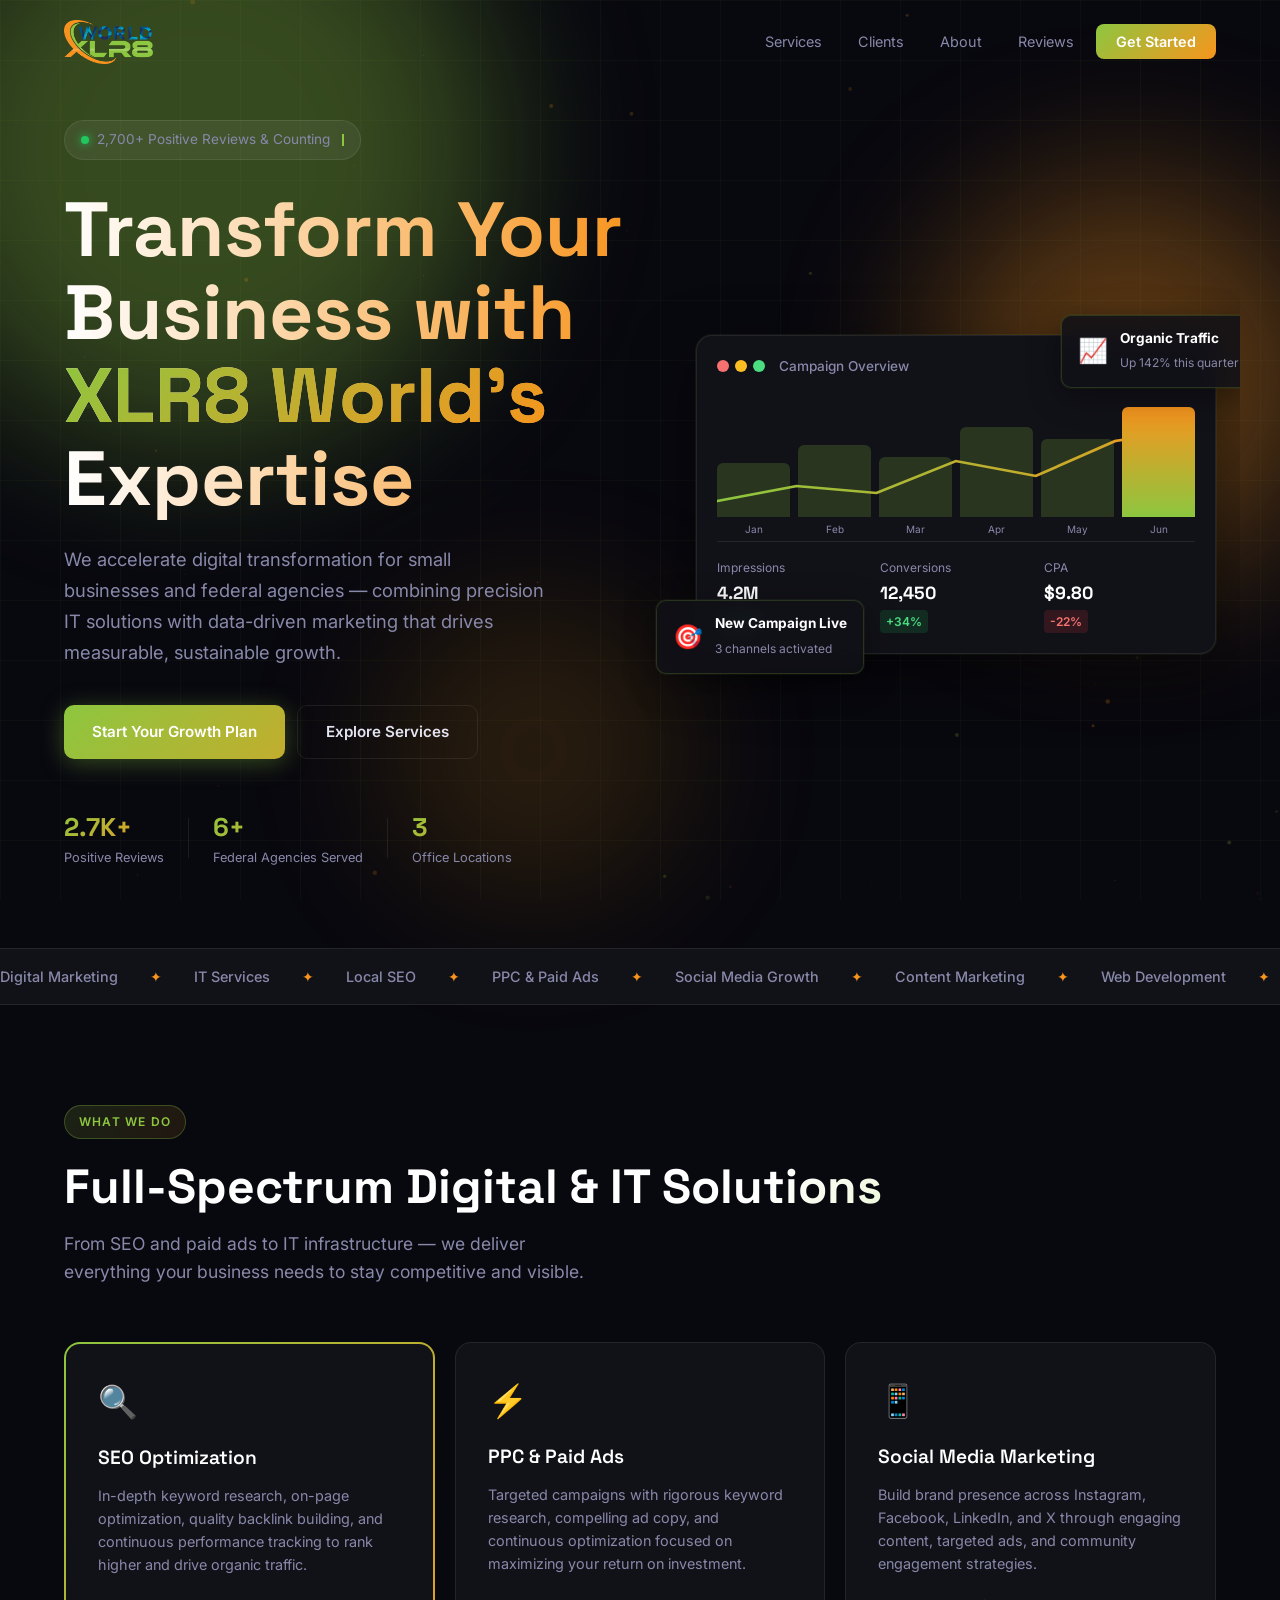
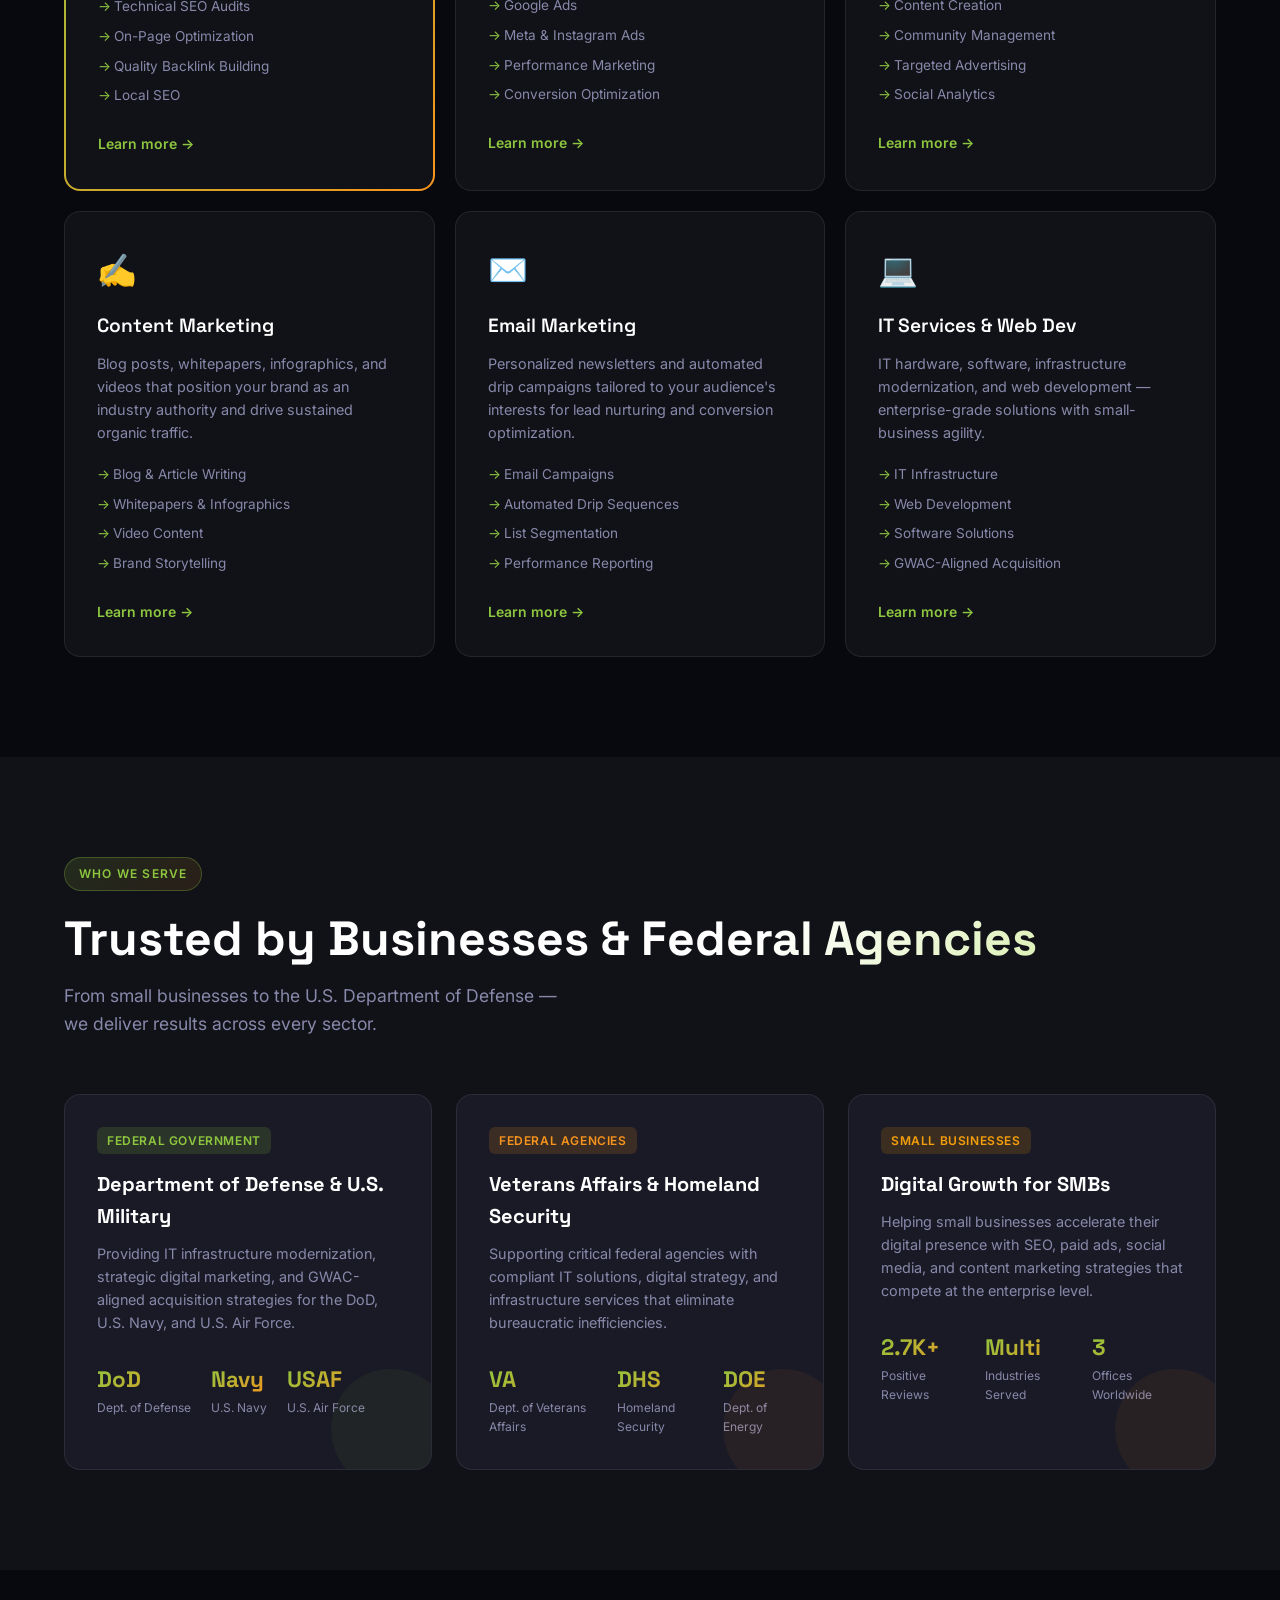
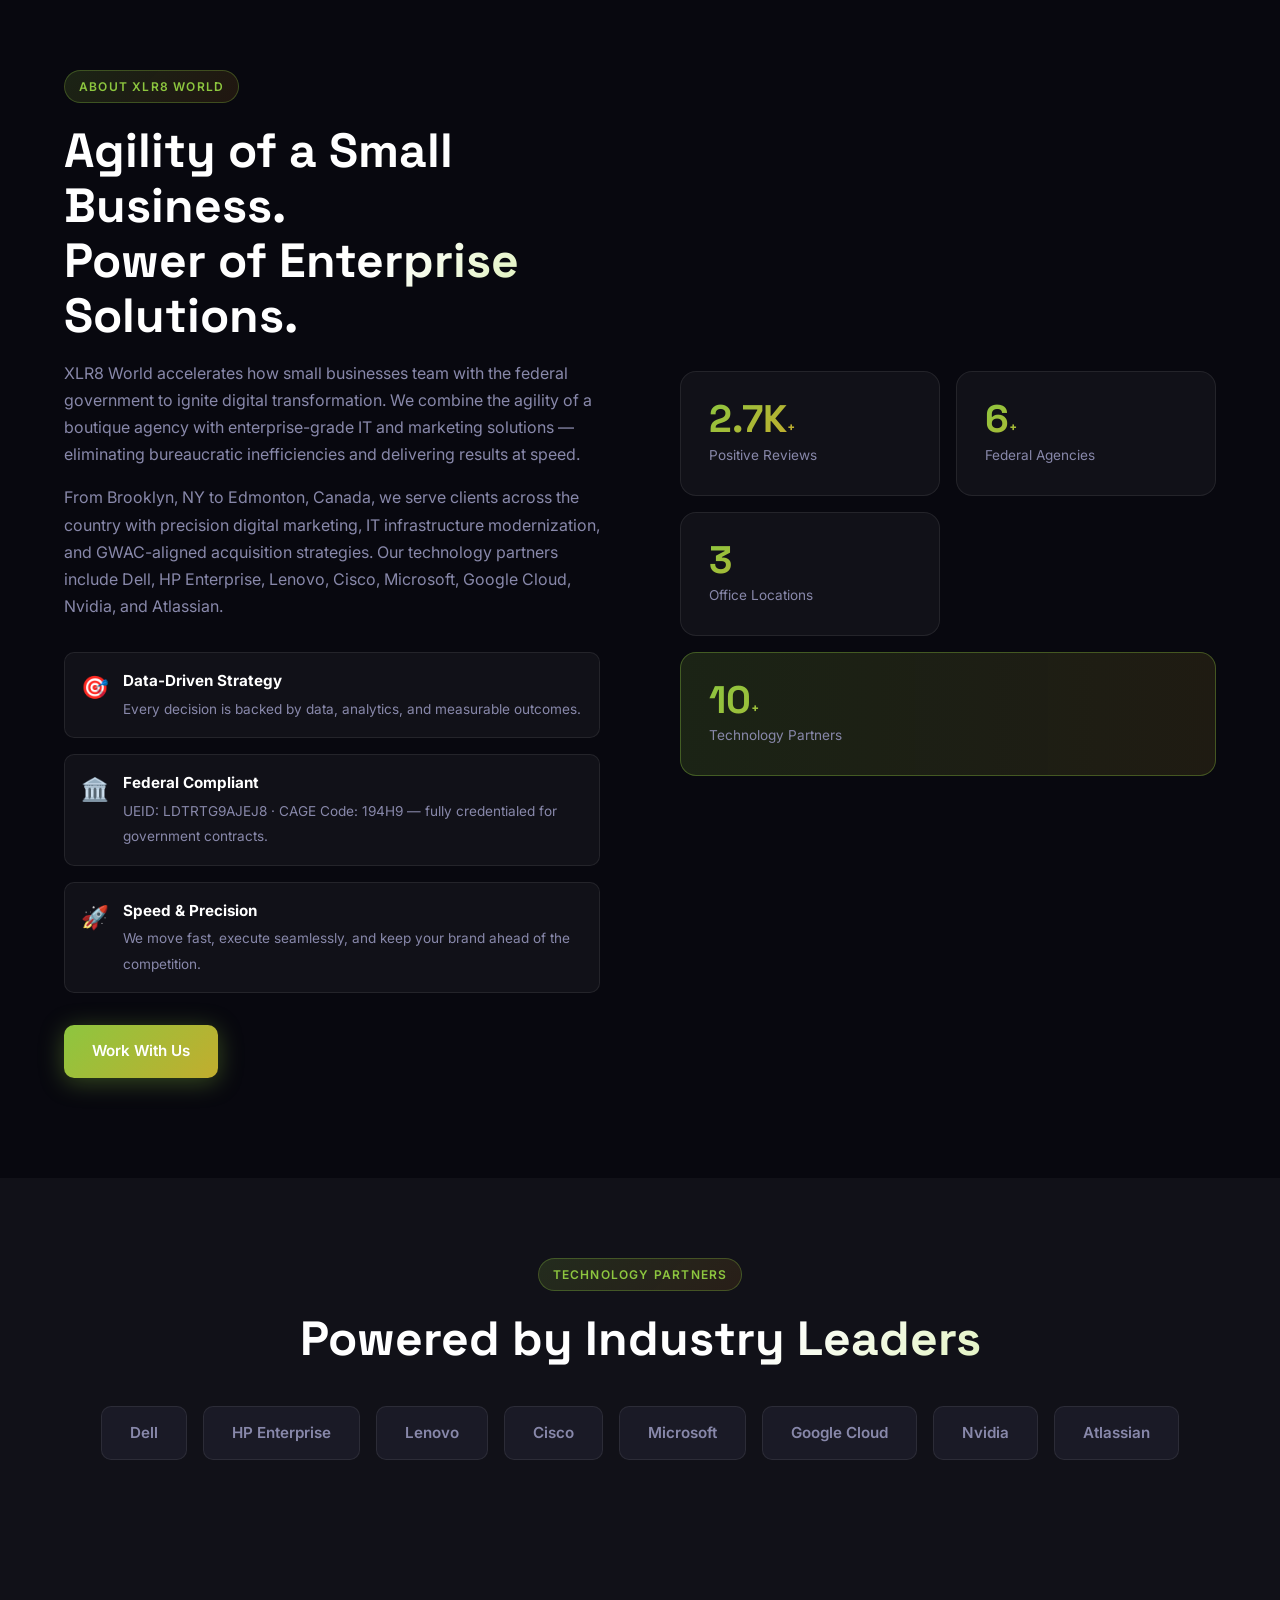
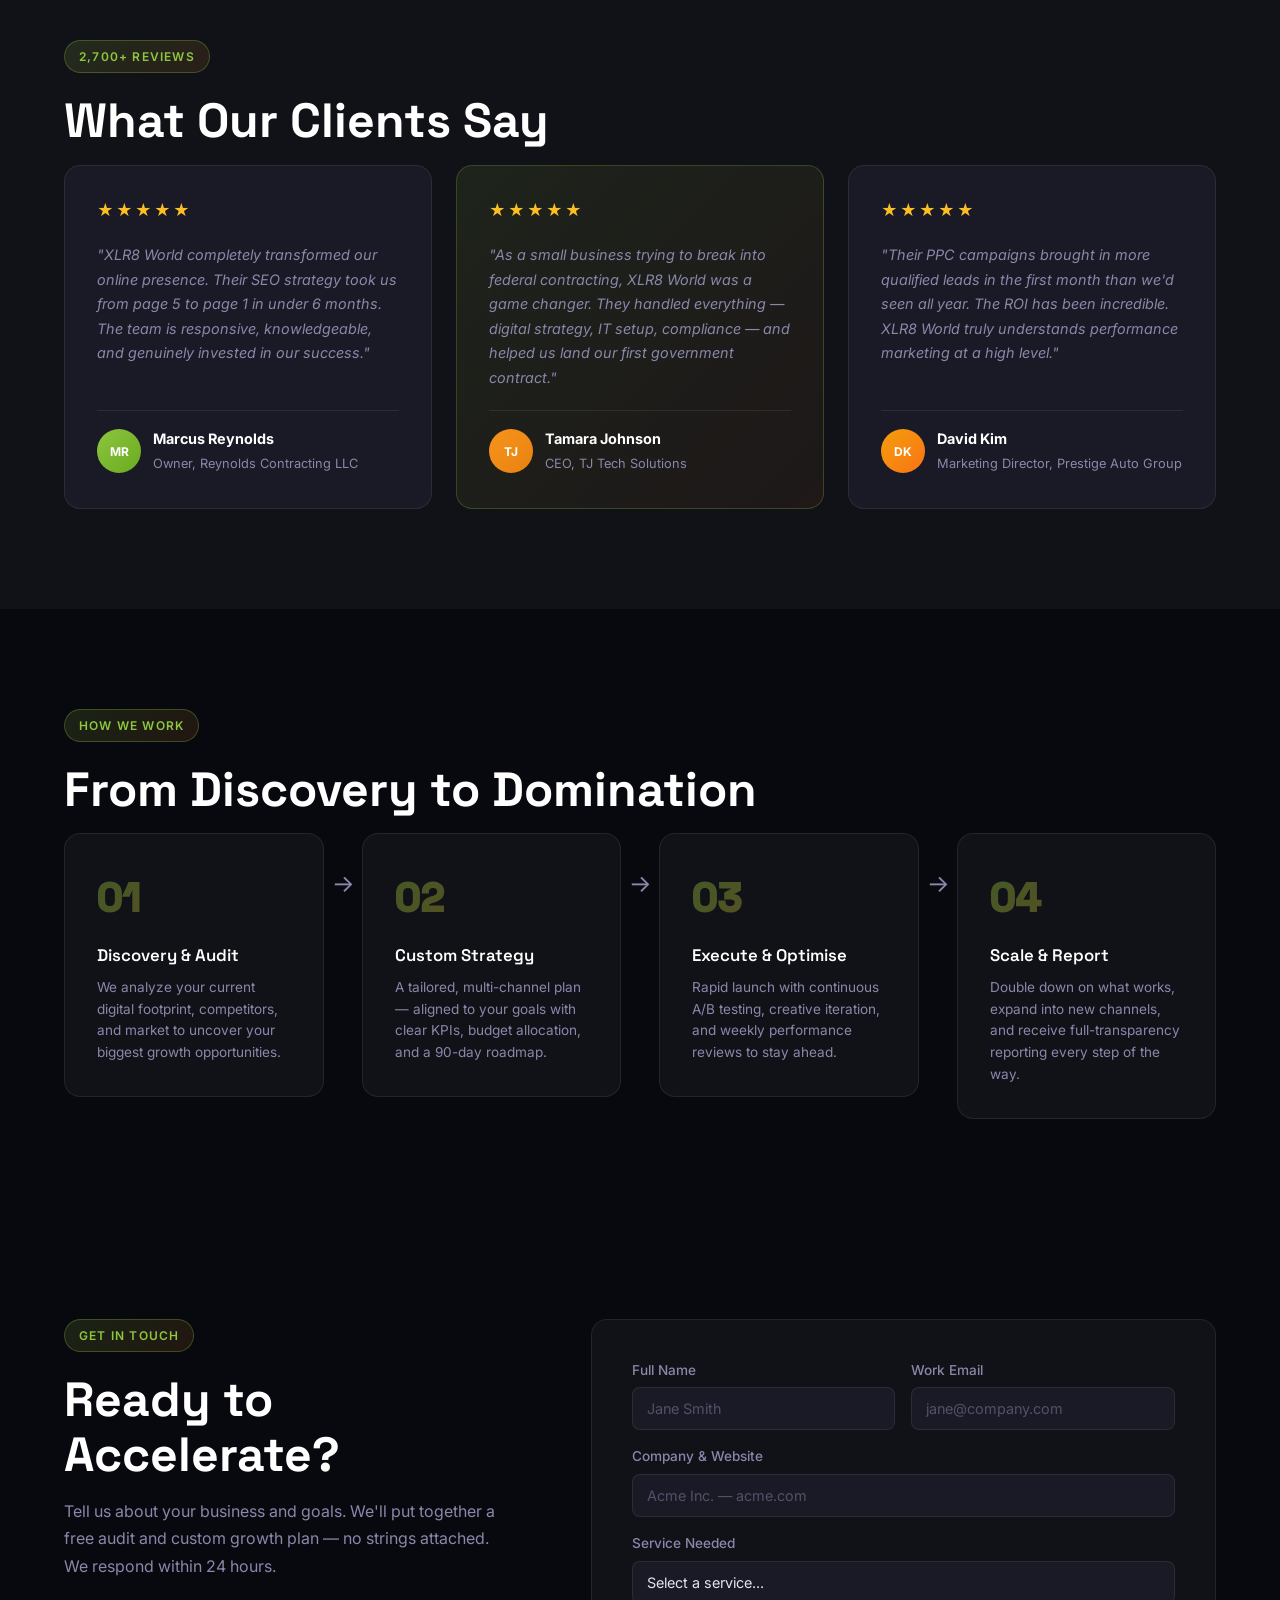
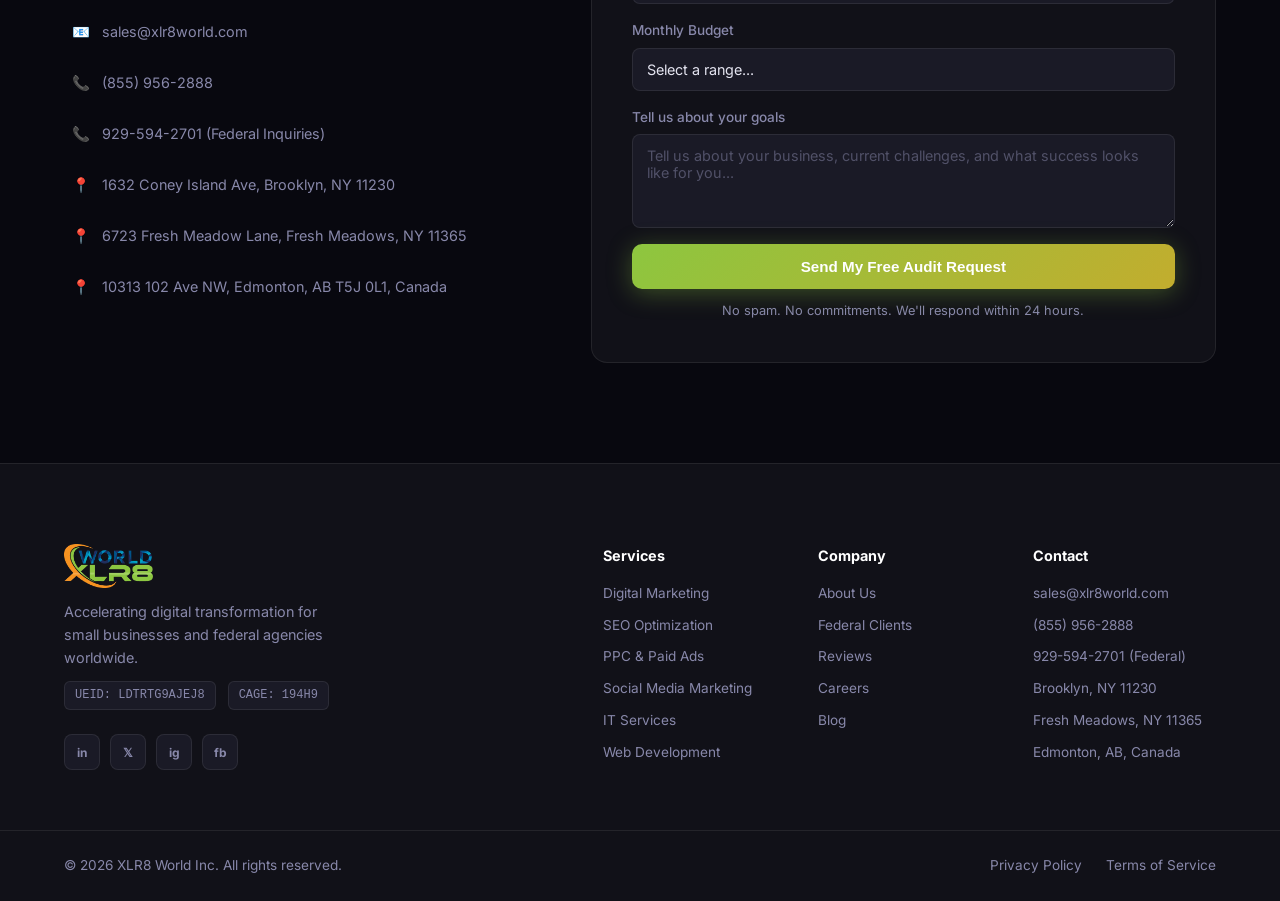
==== commit 862ee034: "Add floating call button with green glow and orange icon Fixed bottom-right pill button matching bra" ====
--- a/index.html
+++ b/index.html
@@ -638,6 +638,17 @@
     </div>
   </footer>
 
+  <!-- FLOATING CALL BUTTON -->
+  <a href="tel:+18559562888" class="call-btn" id="callBtn" aria-label="Call us">
+    <div class="call-btn__icon">
+      <svg xmlns="http://www.w3.org/2000/svg" width="22" height="22" viewBox="0 0 24 24" fill="none" stroke="#fff" stroke-width="2.2" stroke-linecap="round" stroke-linejoin="round">
+        <path d="M22 16.92v3a2 2 0 0 1-2.18 2 19.79 19.79 0 0 1-8.63-3.07A19.5 19.5 0 0 1 4.69 12 19.79 19.79 0 0 1 1.61 3.44 2 2 0 0 1 3.59 1.27h3a2 2 0 0 1 2 1.72c.127.96.361 1.903.7 2.81a2 2 0 0 1-.45 2.11L7.91 8.83a16 16 0 0 0 6 6l1.27-.83a2 2 0 0 1 2.11-.45c.907.339 1.85.573 2.81.7A2 2 0 0 1 22 16.92z"/>
+        <path d="M14.05 2a9 9 0 0 1 8 7.94M14.05 6A5 5 0 0 1 18 10" opacity="0.6"/>
+      </svg>
+    </div>
+    <span class="call-btn__number">(855) 956-2888</span>
+  </a>
+
   <script src="script.js"></script>
 </body>
 </html>
--- a/styles.css
+++ b/styles.css
@@ -1644,3 +1644,100 @@
   background: rgba(141,198,63,0.12);
   box-shadow: 0 0 16px rgba(141,198,63,0.3);
 }
+
+/* ===== FLOATING CALL BUTTON ===== */
+.call-btn {
+  position: fixed;
+  bottom: 32px;
+  right: 32px;
+  z-index: 150;
+  display: flex;
+  align-items: center;
+  gap: 14px;
+  background: #0e0e14;
+  border: 1.5px solid rgba(141,198,63,0.4);
+  border-radius: 999px;
+  padding: 10px 24px 10px 10px;
+  box-shadow:
+    0 0 0 1px rgba(141,198,63,0.1),
+    0 0 20px rgba(141,198,63,0.25),
+    0 0 40px rgba(141,198,63,0.1),
+    0 8px 32px rgba(0,0,0,0.5);
+  text-decoration: none;
+  transition: all 0.35s cubic-bezier(0.4,0,0.2,1);
+  opacity: 0;
+  transform: translateY(20px) scale(0.95);
+  pointer-events: none;
+  animation: callBtnGlow 3s ease-in-out infinite;
+}
+
+.call-btn.visible {
+  opacity: 1;
+  transform: translateY(0) scale(1);
+  pointer-events: auto;
+}
+
+.call-btn:hover {
+  box-shadow:
+    0 0 0 1px rgba(141,198,63,0.3),
+    0 0 30px rgba(141,198,63,0.45),
+    0 0 60px rgba(141,198,63,0.2),
+    0 12px 40px rgba(0,0,0,0.6);
+  transform: translateY(-3px) scale(1.03);
+  border-color: rgba(141,198,63,0.7);
+}
+
+.call-btn__icon {
+  width: 46px;
+  height: 46px;
+  border-radius: 50%;
+  background: linear-gradient(135deg, #F7941D, #e07810);
+  display: flex;
+  align-items: center;
+  justify-content: center;
+  flex-shrink: 0;
+  box-shadow: 0 4px 16px rgba(247,148,29,0.45);
+  animation: iconPulse 2.5s ease-in-out infinite;
+}
+
+.call-btn__number {
+  font-family: 'Space Grotesk', sans-serif;
+  font-size: 1.05rem;
+  font-weight: 700;
+  color: #fff;
+  letter-spacing: 0.02em;
+  white-space: nowrap;
+}
+
+@keyframes callBtnGlow {
+  0%, 100% {
+    box-shadow:
+      0 0 0 1px rgba(141,198,63,0.1),
+      0 0 20px rgba(141,198,63,0.25),
+      0 0 40px rgba(141,198,63,0.1),
+      0 8px 32px rgba(0,0,0,0.5);
+  }
+  50% {
+    box-shadow:
+      0 0 0 1px rgba(141,198,63,0.25),
+      0 0 30px rgba(141,198,63,0.4),
+      0 0 60px rgba(141,198,63,0.15),
+      0 8px 32px rgba(0,0,0,0.5);
+  }
+}
+
+@keyframes iconPulse {
+  0%, 100% { box-shadow: 0 4px 16px rgba(247,148,29,0.45); }
+  50%       { box-shadow: 0 4px 28px rgba(247,148,29,0.7), 0 0 0 6px rgba(247,148,29,0.1); }
+}
+
+@media (max-width: 480px) {
+  .call-btn {
+    bottom: 20px;
+    right: 16px;
+    padding: 8px 18px 8px 8px;
+    gap: 10px;
+  }
+  .call-btn__icon { width: 38px; height: 38px; }
+  .call-btn__number { font-size: 0.9rem; }
+}
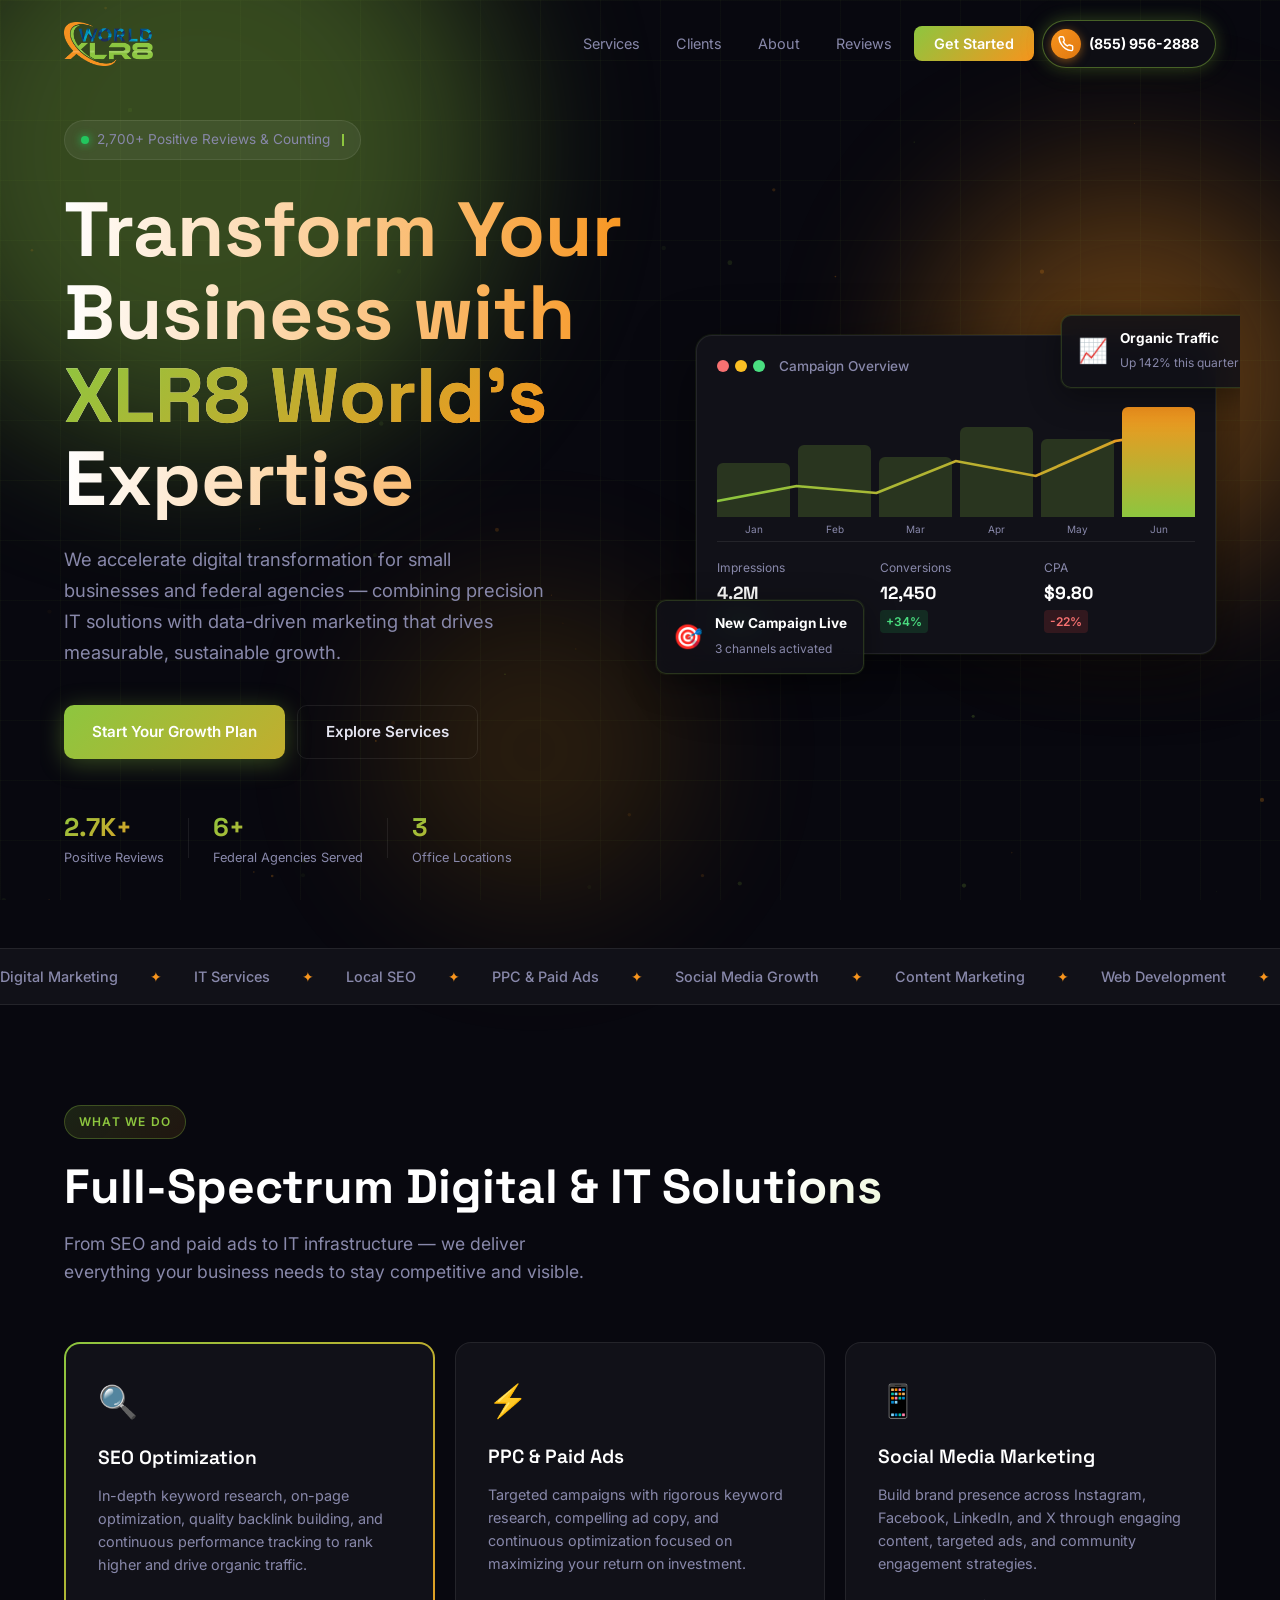
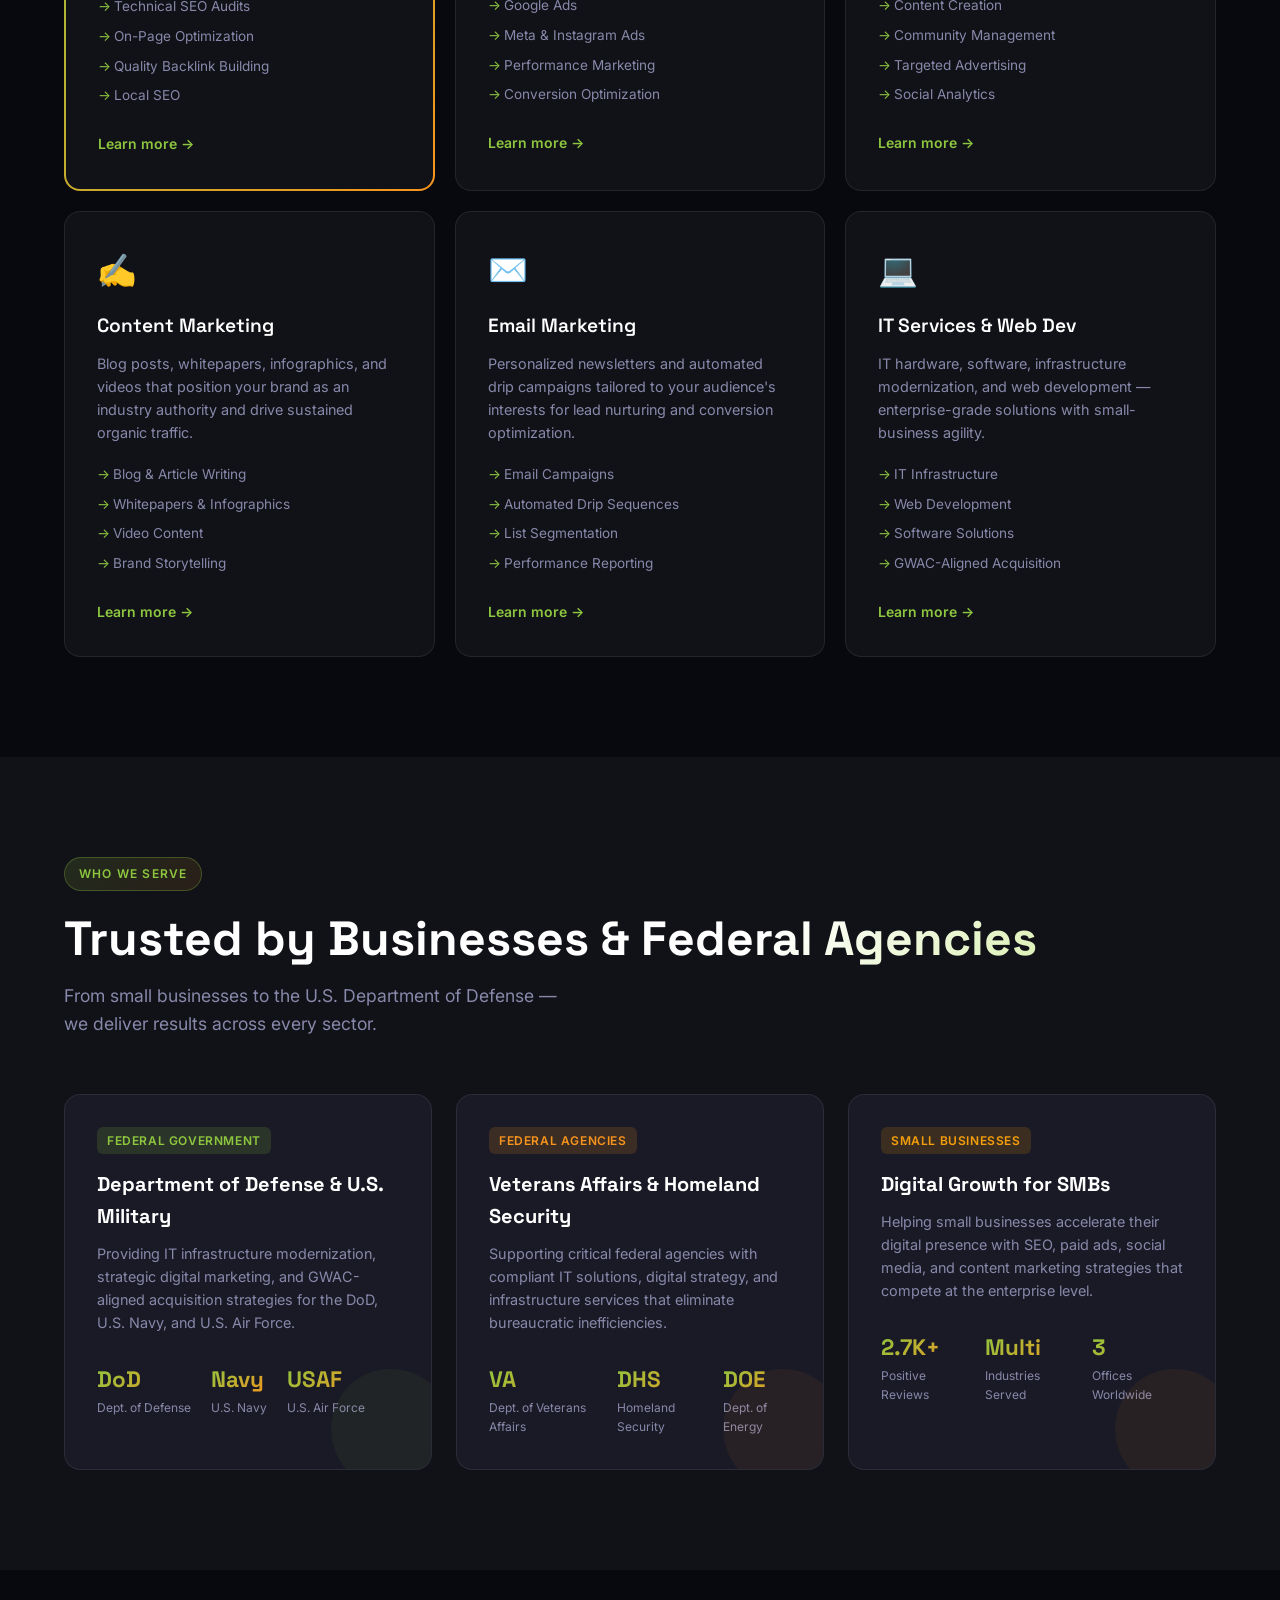
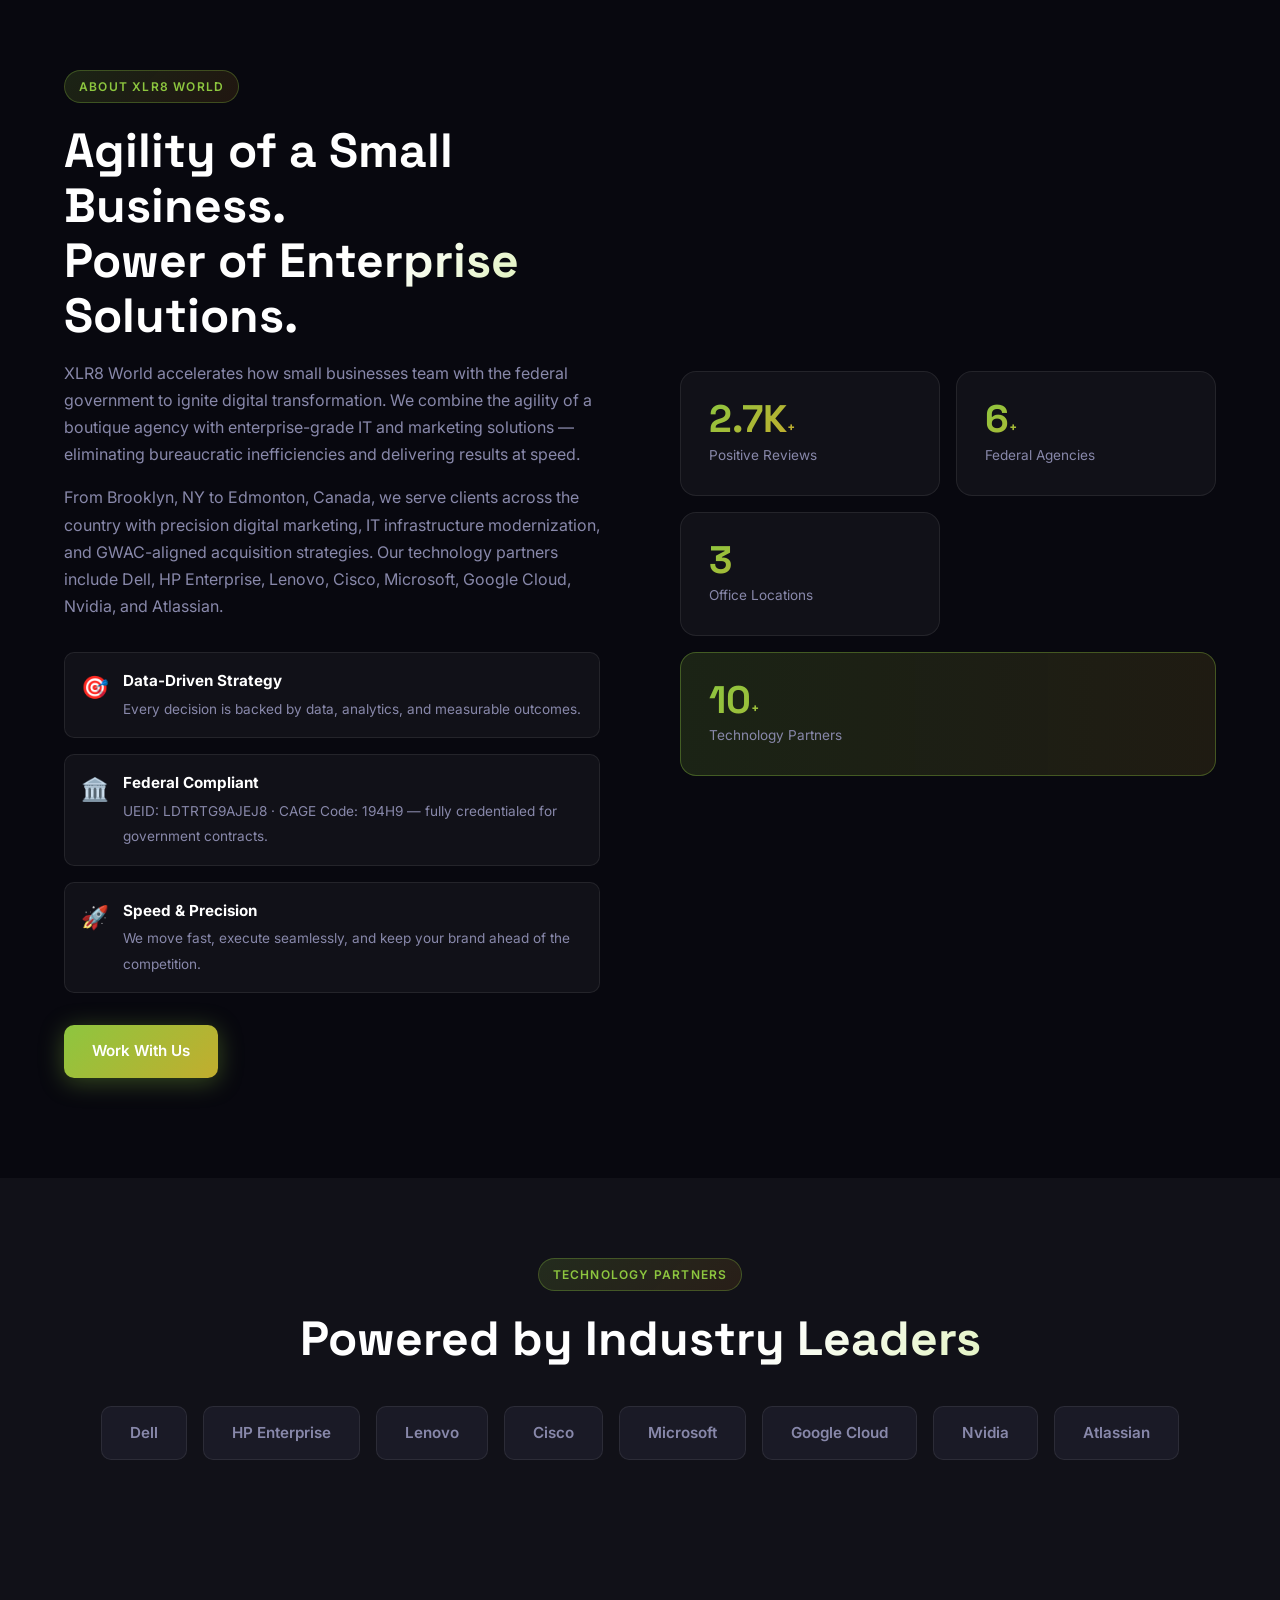
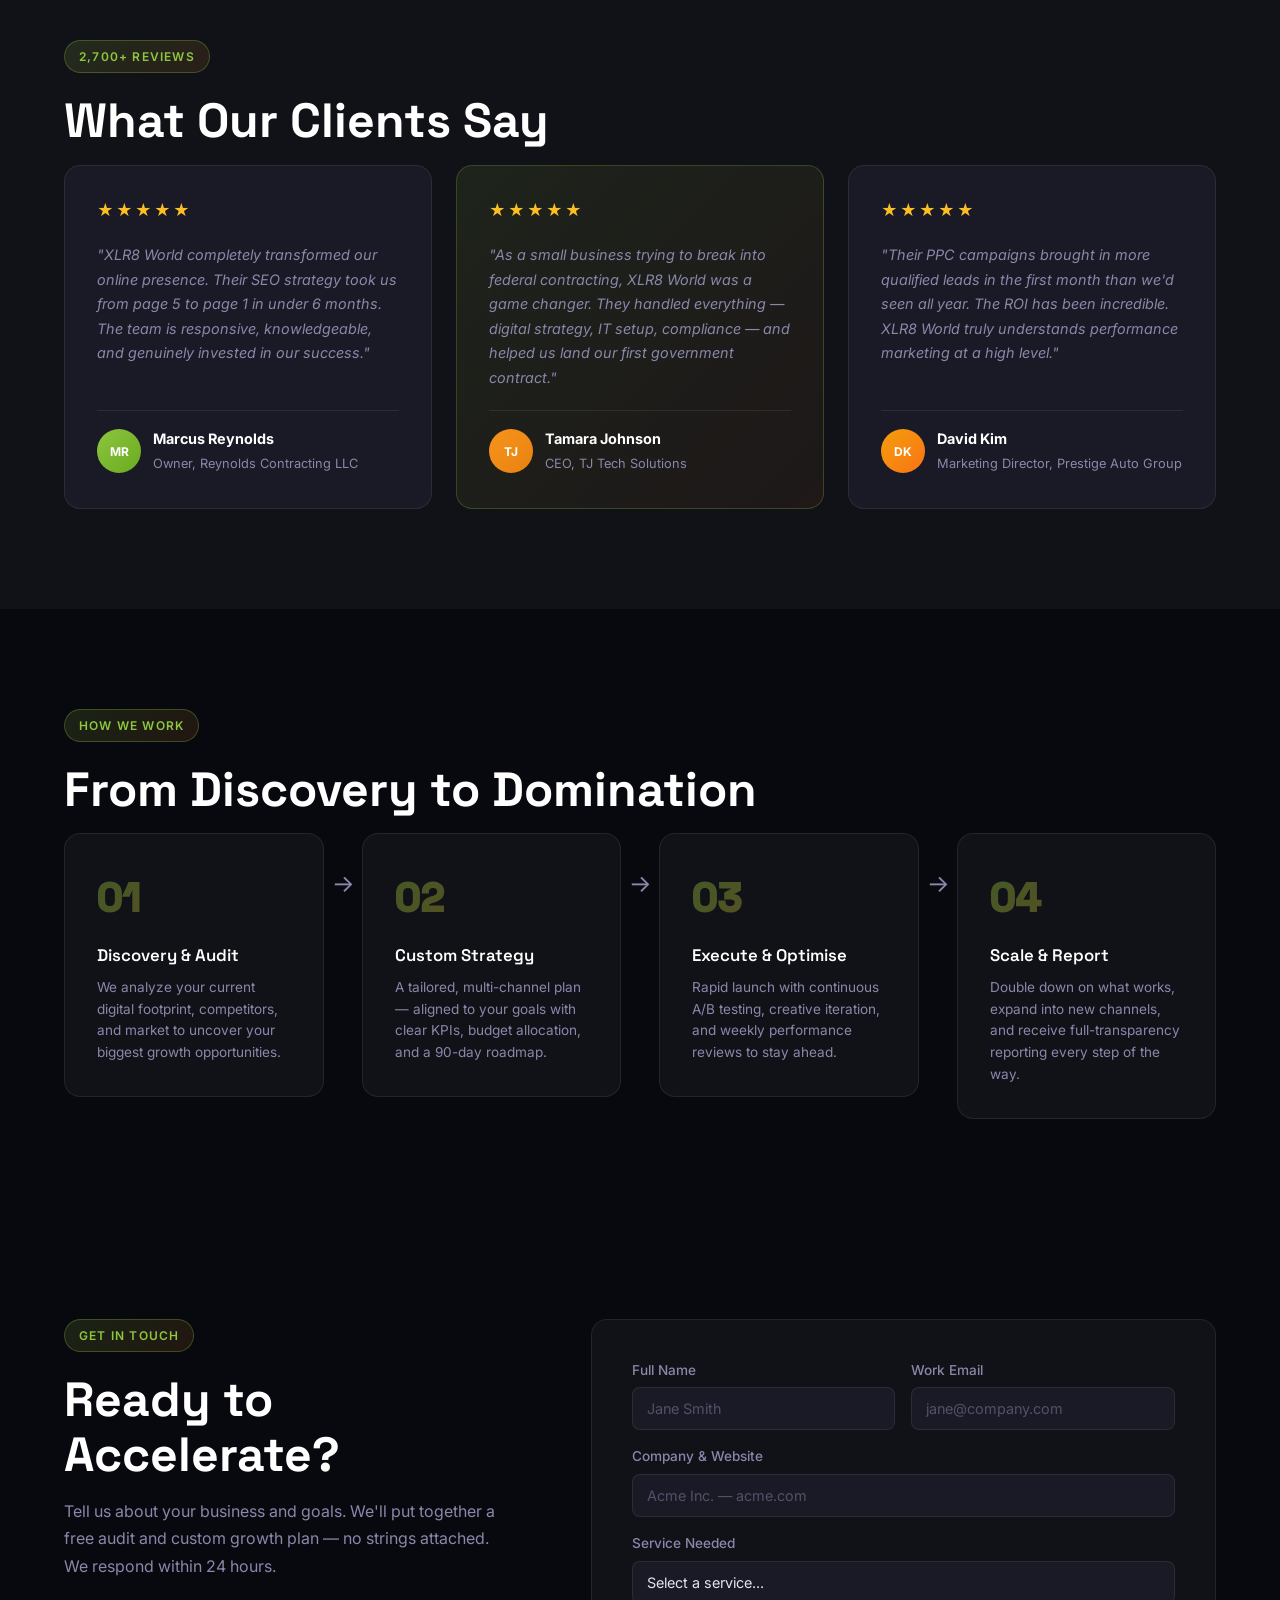
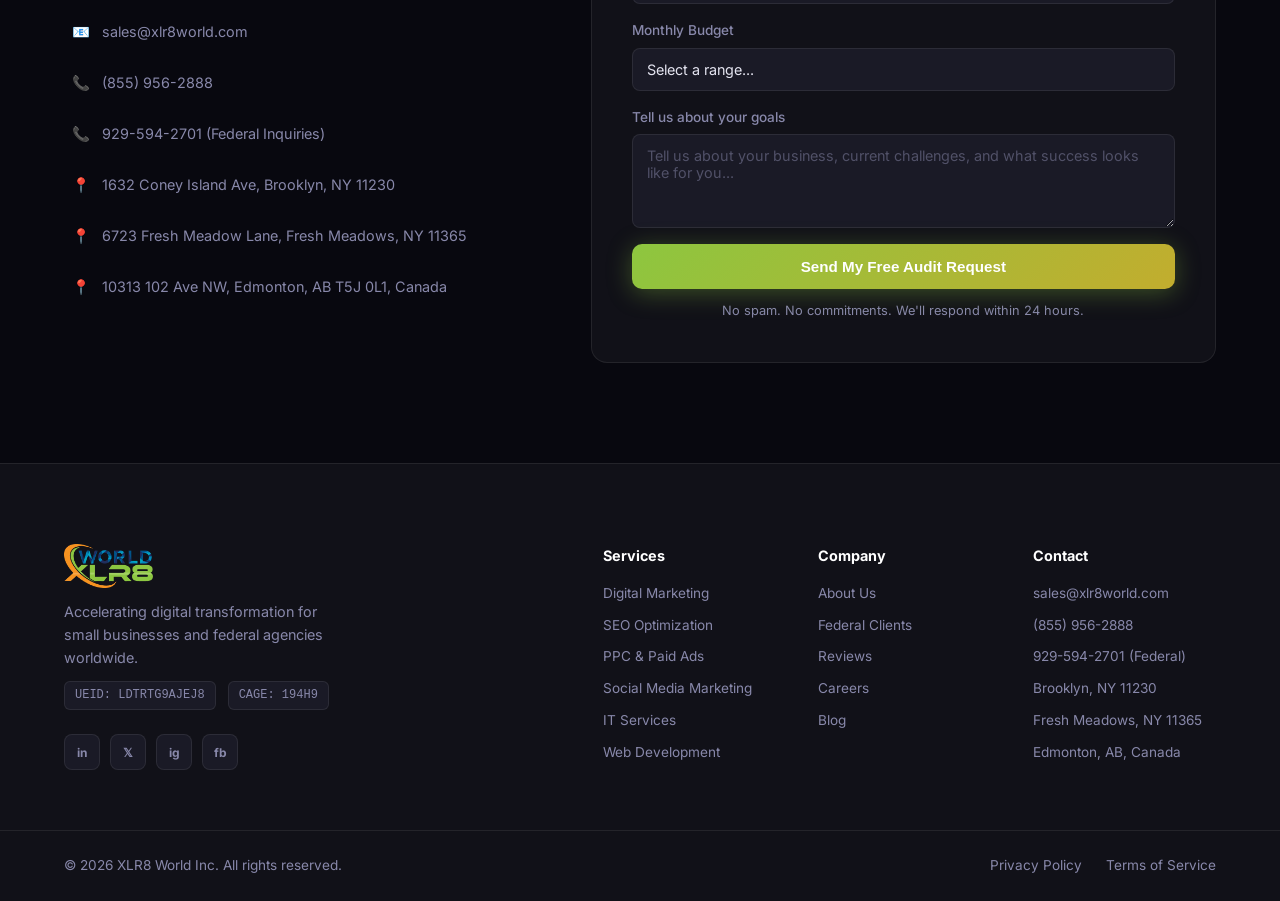
==== commit ebcc4316: "Add call button to nav bar (always visible at top) Co-Authored-By: Claude Sonnet 4.6 <noreply@anthro" ====
--- a/index.html
+++ b/index.html
@@ -24,6 +24,16 @@
         <li><a href="#about">About</a></li>
         <li><a href="#testimonials">Reviews</a></li>
         <li><a href="#contact" class="nav__cta">Get Started</a></li>
+        <li>
+          <a href="tel:+18559562888" class="nav__call">
+            <span class="nav__call-icon">
+              <svg xmlns="http://www.w3.org/2000/svg" width="16" height="16" viewBox="0 0 24 24" fill="none" stroke="#fff" stroke-width="2.2" stroke-linecap="round" stroke-linejoin="round">
+                <path d="M22 16.92v3a2 2 0 0 1-2.18 2 19.79 19.79 0 0 1-8.63-3.07A19.5 19.5 0 0 1 4.69 12 19.79 19.79 0 0 1 1.61 3.44 2 2 0 0 1 3.59 1.27h3a2 2 0 0 1 2 1.72c.127.96.361 1.903.7 2.81a2 2 0 0 1-.45 2.11L7.91 8.83a16 16 0 0 0 6 6l1.27-.83a2 2 0 0 1 2.11-.45c.907.339 1.85.573 2.81.7A2 2 0 0 1 22 16.92z"/>
+              </svg>
+            </span>
+            (855) 956-2888
+          </a>
+        </li>
       </ul>
       <button class="nav__hamburger" id="hamburger" aria-label="Menu">
         <span></span><span></span><span></span>
--- a/styles.css
+++ b/styles.css
@@ -1741,3 +1741,43 @@
   .call-btn__icon { width: 38px; height: 38px; }
   .call-btn__number { font-size: 0.9rem; }
 }
+
+/* ===== NAV CALL BUTTON ===== */
+.nav__call {
+  display: inline-flex;
+  align-items: center;
+  gap: 8px;
+  background: #0e0e14;
+  border: 1.5px solid rgba(141,198,63,0.45) !important;
+  border-radius: 999px !important;
+  padding: 8px 16px 8px 8px !important;
+  color: #fff !important;
+  font-weight: 700 !important;
+  font-size: 0.88rem !important;
+  white-space: nowrap;
+  box-shadow: 0 0 16px rgba(141,198,63,0.25), 0 0 32px rgba(141,198,63,0.08);
+  animation: callBtnGlow 3s ease-in-out infinite;
+  transition: all 0.3s cubic-bezier(0.4,0,0.2,1) !important;
+}
+.nav__call:hover {
+  box-shadow: 0 0 24px rgba(141,198,63,0.45), 0 0 48px rgba(141,198,63,0.15) !important;
+  border-color: rgba(141,198,63,0.8) !important;
+  transform: translateY(-2px);
+  background: #111118 !important;
+}
+.nav__call-icon {
+  width: 30px;
+  height: 30px;
+  border-radius: 50%;
+  background: linear-gradient(135deg, #F7941D, #e07810);
+  display: flex;
+  align-items: center;
+  justify-content: center;
+  flex-shrink: 0;
+  box-shadow: 0 2px 10px rgba(247,148,29,0.5);
+  animation: iconPulse 2.5s ease-in-out infinite;
+}
+
+@media (max-width: 1024px) {
+  .nav__call { display: none; }
+}
